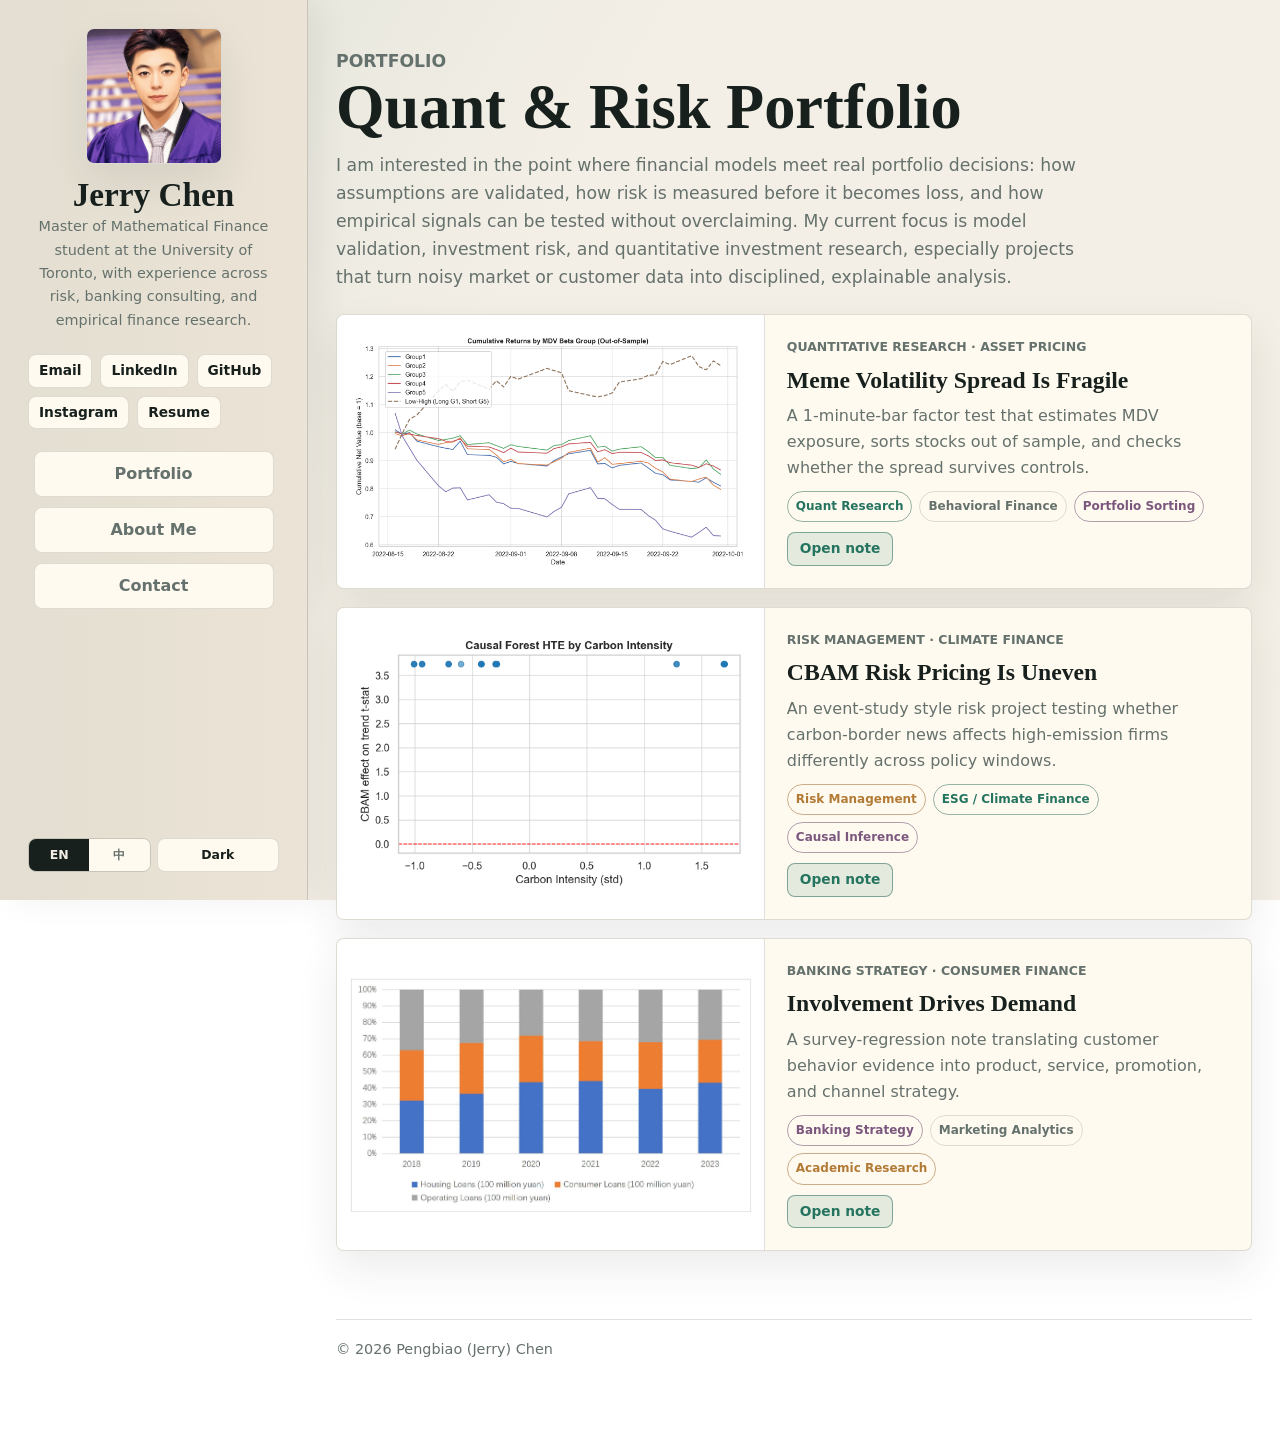
==== index.html @ 39992408 "Publish Jerry Chen portfolio site" ====
<!doctype html>
<html lang="en" data-lang="en" data-theme="light">
  <head>
    <meta charset="utf-8">
    <meta name="viewport" content="width=device-width, initial-scale=1">
    <meta name="description" content="Pengbiao (Jerry) Chen personal portfolio and research notes.">
    <title>Pengbiao (Jerry) Chen</title>
    <link rel="stylesheet" href="assets/css/styles.css?v=left-rail-20260521">
  </head>
  <body>
    <div class="layout">
      <aside class="sidebar">
        <a class="portrait" href="index.html?v=site-20260521" aria-label="Home">
          <picture>
            <source srcset="assets/img/jerry-photo-ai-portrait.png" type="image/png">
            <img src="assets/img/jerry-photo-ai-portrait.png" alt="Pengbiao Jerry Chen">
          </picture>
        </a>
        <div class="identity">
          <h1>Jerry Chen</h1>
          <p>
            <span class="en">Master of Mathematical Finance student at the University of Toronto, with experience across risk, banking consulting, and empirical finance research.</span>
            <span class="zh">多伦多大学数学金融硕士在读，具备风险管理、银行科技咨询和实证金融研究经历。</span>
          </p>
        </div>
        <nav class="sidebar-nav" aria-label="Site navigation">
          <a class="nav-home" href="index.html?v=site-20260521"><span><span class="en">Portfolio</span><span class="zh">作品集</span></span></a>
          <a class="nav-about" href="about.html?v=site-20260521"><span><span class="en">About Me</span><span class="zh">关于我</span></span></a>
          <a class="nav-contact" href="contact.html?v=site-20260521"><span><span class="en">Contact</span><span class="zh">联系</span></span></a>
        </nav>
        <div class="sidebar-links">
          <a class="small-link" href="mailto:Pengbiao.chen@mail.utoronto.ca">Email</a>
          <a class="small-link" href="https://www.linkedin.com/in/pengbiao-c-1286a42b0/" target="_blank" rel="noreferrer">LinkedIn</a>
          <a class="small-link" href="https://github.com/" target="_blank" rel="noreferrer">GitHub</a>
          <a class="small-link" href="https://www.instagram.com/" target="_blank" rel="noreferrer">Instagram</a>
          <a class="small-link" href="assets/docs/Pengbiao_Jerry_Chen_Resume.pdf"><span class="en">Resume</span><span class="zh">简历</span></a>
        </div>
        <div class="controls">
          <div class="segmented" aria-label="Language">
            <button type="button" data-lang-button="en" aria-pressed="true">EN</button>
            <button type="button" data-lang-button="zh" aria-pressed="false">中</button>
          </div>
          <button class="theme-toggle" type="button" data-theme-toggle aria-pressed="false">
            <span data-theme-label>Dark</span>
          </button>
        </div>
      </aside>

      <main class="main">
        <section id="projects" class="page-title compact-title">
          <p class="eyebrow">
            <span class="en">Portfolio</span>
            <span class="zh">作品集</span>
          </p>
          <h2>
            <span class="en">Quant & Risk Portfolio</span>
            <span class="zh">量化与风险项目集</span>
          </h2>
          <p class="home-intro">
            <span class="en">I am interested in the point where financial models meet real portfolio decisions: how assumptions are validated, how risk is measured before it becomes loss, and how empirical signals can be tested without overclaiming. My current focus is model validation, investment risk, and quantitative investment research, especially projects that turn noisy market or customer data into disciplined, explainable analysis.</span>
            <span class="zh">我感兴趣的是金融模型如何真正服务于投资决策：模型假设如何验证，风险如何在形成损失前被识别，实证信号如何在不过度解读的前提下被检验。当前我主要关注模型验证、投资风险和量化投资研究，尤其是如何把噪声很强的市场数据或客户数据转化为有纪律、可解释的分析。</span>
          </p>
        </section>

        <section class="section project-section" aria-label="Projects">
          <div class="project-cover-list">
            <article class="project-cover-card">
              <a class="project-cover-media contain" href="projects/meme-driven-volatility.html?v=site-20260521" aria-label="Open meme volatility project">
                <img src="assets/img/project-meme-cumulative-returns.png" alt="Cumulative returns by MDV exposure group">
              </a>
              <div class="project-cover-body">
                <p class="project-cover-meta">Quantitative Research · Asset Pricing</p>
                <h3>
                  <a href="projects/meme-driven-volatility.html?v=site-20260521">
                    <span class="en">Meme Volatility Spread Is Fragile</span>
                    <span class="zh">Meme 波动率检验呈现脆弱的风险价差</span>
                  </a>
                </h3>
                <p>
                  <span class="en">A 1-minute-bar factor test that estimates MDV exposure, sorts stocks out of sample, and checks whether the spread survives controls.</span>
                  <span class="zh">用 1 分钟行情估计 MDV 暴露，做样本外组合排序，并检验价差在控制变量下是否仍然成立。</span>
                </p>
                <div class="chips">
                  <span class="chip accent">Quant Research</span>
                  <span class="chip">Behavioral Finance</span>
                  <span class="chip plum">Portfolio Sorting</span>
                </div>
                <a class="read-more" href="projects/meme-driven-volatility.html?v=site-20260521"><span class="en">Open note</span><span class="zh">打开笔记</span></a>
              </div>
            </article>

            <article class="project-cover-card">
              <a class="project-cover-media contain" href="projects/carbon-border-premium.html?v=site-20260521" aria-label="Open carbon border project">
                <img src="assets/img/project-carbon-causal-forest.png" alt="Causal forest heterogeneous treatment effects">
              </a>
              <div class="project-cover-body">
                <p class="project-cover-meta">Risk Management · Climate Finance</p>
                <h3>
                  <a href="projects/carbon-border-premium.html?v=site-20260521">
                    <span class="en">CBAM Risk Pricing Is Uneven</span>
                    <span class="zh">CBAM 风险在金属企业中呈现异质定价</span>
                  </a>
                </h3>
                <p>
                  <span class="en">An event-study style risk project testing whether carbon-border news affects high-emission firms differently across policy windows.</span>
                  <span class="zh">用事件研究检验碳边境政策消息是否会在不同窗口中差异化影响高排放企业。</span>
                </p>
                <div class="chips">
                  <span class="chip gold">Risk Management</span>
                  <span class="chip accent">ESG / Climate Finance</span>
                  <span class="chip plum">Causal Inference</span>
                </div>
                <a class="read-more" href="projects/carbon-border-premium.html?v=site-20260521"><span class="en">Open note</span><span class="zh">打开笔记</span></a>
              </div>
            </article>

            <article class="project-cover-card">
              <a class="project-cover-media contain" href="projects/bank-personal-finance-marketing.html?v=site-20260521" aria-label="Open bank marketing project">
                <img src="assets/img/bank-paper-chart-000.jpg" alt="Bank A personal loan product structure by year">
              </a>
              <div class="project-cover-body">
                <p class="project-cover-meta">Banking Strategy · Consumer Finance</p>
                <h3>
                  <a href="projects/bank-personal-finance-marketing.html?v=site-20260521">
                    <span class="en">Involvement Drives Demand</span>
                    <span class="zh">客户涉入度解释银行理财产品需求</span>
                  </a>
                </h3>
                <p>
                  <span class="en">A survey-regression note translating customer behavior evidence into product, service, promotion, and channel strategy.</span>
                  <span class="zh">基于问卷和回归结果，把客户行为证据转化为产品、服务、促销和渠道策略。</span>
                </p>
                <div class="chips">
                  <span class="chip plum">Banking Strategy</span>
                  <span class="chip">Marketing Analytics</span>
                  <span class="chip gold">Academic Research</span>
                </div>
                <a class="read-more" href="projects/bank-personal-finance-marketing.html?v=site-20260521"><span class="en">Open note</span><span class="zh">打开笔记</span></a>
              </div>
            </article>
          </div>
        </section>

        <footer class="footer">© 2026 Pengbiao (Jerry) Chen</footer>
      </main>
    </div>
    <script src="assets/js/main.js"></script>
  </body>
</html>
---- assets/css/styles.css ----
:root {
  color-scheme: light;
  --bg: #f4efe6;
  --panel: #fffaf0;
  --sidebar-bg: #ebe3d6;
  --ink: #17201d;
  --muted: #65716c;
  --line: rgba(23, 32, 29, 0.14);
  --grid-line: rgba(31, 111, 91, 0.1);
  --accent: #25745f;
  --accent-2: #b27a35;
  --accent-3: #7b577e;
  --wash-a: rgba(37, 116, 95, 0.1);
  --wash-b: rgba(178, 122, 53, 0.12);
  --shadow: 0 18px 42px rgba(35, 40, 37, 0.09);
  --sidebar: 308px;
}

:root[data-theme="dark"] {
  color-scheme: dark;
  --bg: #19211d;
  --panel: #202822;
  --sidebar-bg: #141b18;
  --ink: #f5efe4;
  --muted: #c0c8c2;
  --line: rgba(245, 239, 228, 0.16);
  --grid-line: rgba(103, 197, 166, 0.14);
  --accent: #76d1ad;
  --accent-2: #e0bf74;
  --accent-3: #d6a2d8;
  --wash-a: rgba(118, 209, 173, 0.12);
  --wash-b: rgba(224, 191, 116, 0.1);
  --shadow: 0 18px 42px rgba(0, 0, 0, 0.28);
}

* {
  box-sizing: border-box;
}

html {
  scroll-behavior: smooth;
  overflow-x: hidden;
}

body {
  margin: 0;
  overflow-x: hidden;
  background:
    linear-gradient(120deg, var(--wash-a) 0%, transparent 38%),
    linear-gradient(180deg, var(--bg) 0%, color-mix(in srgb, var(--bg) 84%, var(--wash-b) 16%) 100%);
  background-size: auto;
  background-attachment: fixed;
  color: var(--ink);
  font-family: Inter, ui-sans-serif, system-ui, -apple-system, BlinkMacSystemFont, "Segoe UI", sans-serif;
  line-height: 1.62;
}

[data-lang="en"] .zh,
[data-lang="zh"] .en {
  display: none !important;
}

a {
  color: inherit;
  text-decoration: none;
}

img {
  display: block;
  max-width: 100%;
}

.layout {
  min-height: 100vh;
  padding-left: var(--sidebar);
}

.sidebar {
  position: fixed;
  top: 0;
  left: 0;
  bottom: 0;
  z-index: 20;
  display: flex;
  flex-direction: column;
  gap: 14px;
  width: var(--sidebar);
  height: 100vh;
  min-height: 100vh;
  border-right: 1px solid var(--line);
  border-bottom: 0;
  background:
    linear-gradient(90deg, color-mix(in srgb, var(--sidebar-bg) 96%, var(--accent) 4%), var(--sidebar-bg)),
    var(--sidebar-bg);
  padding: 28px;
  overflow-x: hidden;
  overflow-y: auto;
  box-shadow: 12px 0 32px rgba(0, 0, 0, 0.06);
  backdrop-filter: blur(14px);
}

.portrait {
  order: 1;
  align-self: center;
  overflow: hidden;
  width: 136px;
  aspect-ratio: 1;
  border: 1px solid var(--line);
  border-radius: 8px;
  background: var(--panel);
  box-shadow: var(--shadow);
}

.portrait img {
  width: 100%;
  height: 100%;
  object-fit: cover;
  object-position: center 62%;
}

.identity {
  order: 2;
  align-self: stretch;
  text-align: center;
}

.identity h1 {
  margin: 0 0 4px;
  font-family: Georgia, "Times New Roman", serif;
  font-size: clamp(1.8rem, 2.6vw, 2.35rem);
  line-height: 1;
  letter-spacing: 0;
}

.identity p,
.post-meta,
.muted,
.timeline p,
.education-card p,
.article-body p,
.article-body li,
.caption {
  color: var(--muted);
}

.identity p {
  margin: 0 auto;
  max-width: 240px;
  font-size: 0.9rem;
}

.sidebar-nav {
  order: 4;
  display: grid;
  gap: 10px;
  justify-items: center;
  margin-top: 8px;
  padding: 0;
}

.sidebar-nav a {
  display: grid;
  grid-template-columns: minmax(0, 1fr);
  gap: 10px;
  width: min(240px, 100%);
  min-height: 40px;
  align-items: center;
  justify-items: center;
  border: 1px solid var(--line);
  border-radius: 8px;
  background: var(--panel);
  padding: 9px 12px;
  color: var(--muted);
  font-weight: 800;
}

.sidebar-nav a:hover {
  border-color: var(--accent);
  color: var(--ink);
}

.sidebar-links {
  order: 3;
  display: flex;
  flex-wrap: wrap;
  gap: 8px;
  align-self: start;
  justify-content: flex-start;
  margin-top: 8px;
}

.small-link,
button,
.button {
  border: 1px solid var(--line);
  border-radius: 8px;
  background: var(--panel);
  color: var(--ink);
  cursor: pointer;
  font: inherit;
  font-weight: 800;
  line-height: 1;
}

.small-link {
  padding: 9px 10px;
  font-size: 0.86rem;
}

.small-link:hover,
button:hover,
.button:hover {
  border-color: var(--accent);
}

.controls {
  order: 5;
  display: grid;
  grid-template-columns: 1fr 1fr;
  gap: 6px;
  align-self: start;
  width: 100%;
  margin-top: auto;
  padding-top: 18px;
}

.segmented {
  display: flex;
  border: 1px solid var(--line);
  border-radius: 8px;
  overflow: hidden;
}

.segmented button {
  flex: 1;
  border: 0;
  border-radius: 0;
  padding: 7px 8px;
  color: var(--muted);
  font-size: 0.78rem;
}

.segmented button.is-active {
  background: var(--ink);
  color: var(--bg);
}

.theme-toggle {
  min-height: 34px;
  font-size: 0.78rem;
}

.main {
  width: min(920px, calc(100% - 56px));
  margin: 0 auto;
  padding: 34px 0 72px;
}

.page-title {
  max-width: 780px;
  margin-bottom: 24px;
}

.compact-title {
  margin-bottom: 14px;
}

.eyebrow,
.section-kicker,
.post-meta {
  margin: 0 0 10px;
  color: var(--muted);
  font-size: 0.8rem;
  font-weight: 900;
  letter-spacing: 0;
  text-transform: uppercase;
}

.page-title h2 {
  margin: 0;
  font-family: Georgia, "Times New Roman", serif;
  font-size: clamp(2.35rem, 5vw, 3.9rem);
  line-height: 1;
  letter-spacing: 0;
}

.article-header h2 {
  margin: 0;
  font-family: Georgia, "Times New Roman", serif;
  font-size: clamp(2rem, 4.2vw, 3.25rem);
  line-height: 1.02;
  letter-spacing: 0;
}

.page-title p,
.article-header p {
  margin: 14px 0 0;
  color: var(--muted);
  font-size: 1.08rem;
}

.section {
  padding: 24px 0;
}

.project-section {
  padding-top: 8px;
}

.section h2 {
  margin: 0 0 16px;
  font-family: Georgia, "Times New Roman", serif;
  font-size: clamp(2rem, 4vw, 3.2rem);
  line-height: 1;
}

.directory-grid {
  display: grid;
  gap: 34px;
}

.directory-group {
  display: grid;
  gap: 12px;
}

.directory-list {
  display: grid;
  gap: 10px;
}

.directory-item {
  display: grid;
  grid-template-columns: minmax(130px, 180px) minmax(0, 1fr);
  gap: 18px;
  align-items: start;
  border: 1px solid var(--line);
  border-radius: 8px;
  background: var(--panel);
  padding: 16px 18px;
  box-shadow: var(--shadow);
}

.directory-date {
  margin: 2px 0 0;
  color: var(--accent);
  font-size: 0.9rem;
  font-weight: 900;
}

.directory-item h3,
.life-card h3 {
  margin: 0 0 4px;
  font-family: Georgia, "Times New Roman", serif;
  line-height: 1.08;
}

.directory-item p,
.life-card p {
  margin: 0;
  color: var(--muted);
}

.directory-item .directory-date {
  color: var(--accent);
}

.life-grid {
  display: grid;
  grid-template-columns: 1fr;
  gap: 16px;
}

.life-card {
  display: grid;
  grid-template-columns: minmax(0, 1.05fr) minmax(170px, 0.8fr);
  min-height: 220px;
  overflow: hidden;
  border: 1px solid var(--line);
  border-radius: 8px;
  background: var(--panel);
  box-shadow: var(--shadow);
}

.life-copy {
  align-self: center;
  padding: 22px;
}

.life-visual {
  position: relative;
  display: grid;
  min-height: 220px;
  align-content: center;
  gap: 12px;
  overflow: hidden;
  border-left: 1px solid var(--line);
  padding: 18px;
  background: color-mix(in srgb, var(--panel) 78%, var(--sidebar-bg) 22%);
}

.life-visual::before {
  content: "";
  position: absolute;
  inset: 0;
  background-image:
    linear-gradient(var(--grid-line) 1px, transparent 1px),
    linear-gradient(90deg, var(--grid-line) 1px, transparent 1px);
  background-size: 28px 28px;
  opacity: 0.55;
}

.life-visual > * {
  position: relative;
  z-index: 1;
}

.cat-visual {
  grid-template-columns: 1fr;
  grid-template-rows: 1fr 1fr;
  align-content: stretch;
  align-items: stretch;
  gap: 10px;
  background:
    radial-gradient(circle at 35% 30%, color-mix(in srgb, var(--accent-2) 34%, transparent), transparent 30%),
    radial-gradient(circle at 70% 70%, color-mix(in srgb, var(--accent-3) 28%, transparent), transparent 32%),
    color-mix(in srgb, var(--panel) 78%, var(--sidebar-bg) 22%);
}

.cat-photo {
  display: grid;
  grid-template-rows: 1fr auto;
  min-width: 0;
  overflow: hidden;
  border: 1px solid var(--line);
  border-radius: 8px;
  background: var(--panel);
}

.cat-photo img {
  width: 100%;
  height: 100%;
  min-height: 120px;
  object-fit: cover;
}

.cat-photo:first-child img {
  object-position: center 42%;
}

.cat-photo:nth-child(2) img {
  object-position: center 48%;
}

.cat-photo figcaption {
  border-top: 1px solid var(--line);
  color: var(--muted);
  font-size: 0.72rem;
  font-weight: 900;
  padding: 7px 8px;
  text-align: center;
  text-transform: uppercase;
}

.city-visual {
  align-content: center;
}

.city-visual span,
.game-tags span {
  display: inline-flex;
  width: fit-content;
  border: 1px solid var(--line);
  border-radius: 999px;
  background: color-mix(in srgb, var(--panel) 78%, var(--accent) 10%);
  color: var(--muted);
  padding: 5px 8px;
  font-size: 0.74rem;
  font-weight: 900;
}

.city-visual span:nth-child(even) {
  justify-self: end;
}

.basketball-visual {
  background:
    linear-gradient(135deg, color-mix(in srgb, #ce1141 24%, transparent), transparent 45%),
    linear-gradient(315deg, color-mix(in srgb, #000 16%, transparent), transparent 50%),
    color-mix(in srgb, var(--panel) 76%, var(--sidebar-bg) 24%);
}

.scoreboard {
  display: grid;
  gap: 2px;
  border: 1px solid color-mix(in srgb, #ce1141 52%, var(--line));
  border-radius: 8px;
  background: color-mix(in srgb, var(--panel) 86%, #ce1141 14%);
  color: var(--ink);
  padding: 14px;
  width: min(150px, 100%);
  box-shadow: 6px 6px 0 color-mix(in srgb, var(--ink) 12%, transparent);
}

.scoreboard span,
.scoreboard small,
.book-card span {
  color: var(--muted);
  font-size: 0.72rem;
  font-weight: 900;
  letter-spacing: 0;
  text-transform: uppercase;
}

.scoreboard strong {
  font-family: Georgia, "Times New Roman", serif;
  font-size: 2.4rem;
  line-height: 1;
}

.game-tags {
  display: flex;
  flex-wrap: wrap;
  gap: 6px;
}

.scifi-visual {
  place-items: center;
  background:
    radial-gradient(circle at 50% 42%, color-mix(in srgb, var(--accent-3) 28%, transparent), transparent 24%),
    color-mix(in srgb, var(--panel) 76%, var(--sidebar-bg) 24%);
}

.orbit {
  position: absolute;
  width: 138px;
  height: 64px;
  border: 1px solid color-mix(in srgb, var(--accent) 46%, transparent);
  border-radius: 999px;
}

.orbit-a {
  transform: rotate(18deg);
}

.orbit-b {
  transform: rotate(78deg);
}

.orbit-c {
  transform: rotate(138deg);
}

.book-card {
  display: grid;
  gap: 6px;
  border: 1px solid var(--line);
  border-radius: 8px;
  background: color-mix(in srgb, var(--panel) 88%, var(--accent-3) 12%);
  padding: 14px;
  text-align: center;
  box-shadow: var(--shadow);
}

.book-card strong {
  font-family: Georgia, "Times New Roman", serif;
  line-height: 1.05;
}

.life-card .section-kicker {
  margin-bottom: 12px;
}

.home-intro {
  max-width: 760px;
  margin-bottom: 12px;
}

.project-cover-list {
  display: grid;
  gap: 18px;
}

.project-cover-card {
  display: grid;
  grid-template-columns: minmax(240px, 0.88fr) minmax(0, 1fr);
  gap: 0;
  overflow: hidden;
  border: 1px solid var(--line);
  border-radius: 8px;
  background: var(--panel);
  box-shadow: var(--shadow);
}

.project-cover-media {
  min-height: 245px;
  border-right: 1px solid var(--line);
  background: #fff;
}

.project-cover-media img {
  width: 100%;
  height: 100%;
  object-fit: cover;
}

.project-cover-media.contain img {
  object-fit: contain;
  padding: 12px;
}

.project-cover-body {
  display: grid;
  align-content: center;
  gap: 10px;
  padding: 22px;
}

.project-cover-body h3 {
  margin: 0;
  font-family: Georgia, "Times New Roman", serif;
  font-size: clamp(1.12rem, 1.85vw, 1.55rem);
  line-height: 1.08;
}

.project-cover-body p {
  margin: 0;
  color: var(--muted);
}

.project-cover-meta {
  color: var(--accent);
  font-size: 0.78rem;
  font-weight: 900;
  text-transform: uppercase;
}

.post-list {
  display: grid;
  gap: 18px;
}

.project-note-list {
  display: grid;
  gap: 0;
}

.project-note {
  border-top: 1px solid var(--line);
  padding: 28px 0;
}

.project-note:last-child {
  border-bottom: 1px solid var(--line);
}

.project-note h3 {
  margin: 0 0 10px;
  font-family: Georgia, "Times New Roman", serif;
  font-size: clamp(1.7rem, 3.4vw, 2.45rem);
  line-height: 1.05;
}

.project-note p {
  margin: 0 0 12px;
  color: var(--muted);
}

.post-card {
  display: grid;
  grid-template-columns: 220px minmax(0, 1fr);
  gap: 22px;
  align-items: stretch;
  border: 1px solid var(--line);
  border-radius: 8px;
  background: var(--panel);
  box-shadow: var(--shadow);
  overflow: hidden;
}

.post-thumb {
  min-height: 190px;
  border-right: 1px solid var(--line);
  background: color-mix(in srgb, var(--accent) 10%, var(--panel));
}

.post-thumb img {
  width: 100%;
  height: 100%;
  object-fit: cover;
}

.post-thumb.contain img {
  object-fit: contain;
  padding: 12px;
  background: #fff;
}

.paper-thumb {
  display: grid;
  min-height: 190px;
  place-items: center;
  padding: 18px;
  background:
    linear-gradient(135deg, color-mix(in srgb, var(--accent-3) 18%, transparent), transparent 55%),
    var(--panel);
}

.paper-cover {
  border: 1px solid var(--line);
  background: var(--bg);
  padding: 18px;
  font-family: Georgia, "Times New Roman", serif;
  font-size: 1rem;
  line-height: 1.12;
  box-shadow: 7px 7px 0 color-mix(in srgb, var(--ink) 12%, transparent);
}

.post-body {
  display: grid;
  gap: 12px;
  padding: 22px 22px 22px 0;
}

.post-body h3 {
  margin: 0;
  font-family: Georgia, "Times New Roman", serif;
  font-size: clamp(1.55rem, 3vw, 2.25rem);
  line-height: 1.05;
}

.post-body p {
  margin: 0;
  color: var(--muted);
}

.chips {
  display: flex;
  flex-wrap: wrap;
  gap: 7px;
}

.chip {
  border: 1px solid var(--line);
  border-radius: 999px;
  color: var(--muted);
  padding: 5px 8px;
  font-size: 0.75rem;
  font-weight: 900;
}

.chip.accent {
  border-color: color-mix(in srgb, var(--accent) 40%, var(--line));
  color: var(--accent);
}

.chip.gold {
  border-color: color-mix(in srgb, var(--accent-2) 45%, var(--line));
  color: var(--accent-2);
}

.chip.plum {
  border-color: color-mix(in srgb, var(--accent-3) 45%, var(--line));
  color: var(--accent-3);
}

.read-more {
  display: inline-flex;
  width: fit-content;
  align-items: center;
  justify-content: center;
  border: 1px solid color-mix(in srgb, var(--accent) 45%, var(--line));
  border-radius: 8px;
  background: color-mix(in srgb, var(--accent) 12%, var(--panel));
  color: var(--accent);
  padding: 9px 12px;
  font-size: 0.86rem;
  font-weight: 900;
  line-height: 1;
}

.read-more:hover {
  border-color: var(--accent);
  background: color-mix(in srgb, var(--accent) 18%, var(--panel));
}

.contact-grid {
  display: grid;
  gap: 12px;
}

.contact-card {
  display: grid;
  gap: 4px;
  border: 1px solid var(--line);
  border-radius: 8px;
  background: var(--panel);
  padding: 18px;
  box-shadow: var(--shadow);
}

.contact-card span {
  color: var(--muted);
  font-size: 0.82rem;
  font-weight: 900;
  text-transform: uppercase;
}

.contact-card strong {
  overflow-wrap: anywhere;
  color: var(--ink);
  font-family: Georgia, "Times New Roman", serif;
  font-size: 1.25rem;
  line-height: 1.1;
}

.contact-links {
  display: flex;
  flex-wrap: wrap;
  gap: 10px;
}

.timeline,
.education-grid,
.skill-grid {
  display: grid;
  gap: 12px;
}

.timeline-item,
.education-card,
.skill-card {
  border: 1px solid var(--line);
  border-radius: 8px;
  background: var(--panel);
  padding: 18px;
  box-shadow: var(--shadow);
}

.timeline-item h3,
.education-card h3,
.skill-card h3 {
  margin: 0 0 6px;
  font-family: Georgia, "Times New Roman", serif;
  line-height: 1.1;
}

.timeline-item ul,
.article-body ul {
  margin: 10px 0 0;
  padding-left: 20px;
}

.article-header {
  display: grid;
  gap: 18px;
  margin-bottom: 28px;
}

.article-hero {
  overflow: hidden;
  border-radius: 8px;
  background: transparent;
}

.article-hero img {
  width: 100%;
  max-height: 430px;
  object-fit: cover;
}

.article-hero.contain img {
  object-fit: contain;
  padding: 14px;
  background: #fff;
}

.article-body {
  display: block;
  font-size: 1.02rem;
}

.article-toc {
  display: flex;
  flex-wrap: wrap;
  gap: 10px 18px;
  border-top: 1px solid var(--line);
  border-bottom: 1px solid var(--line);
  margin: 8px 0 22px;
  padding: 14px 0;
  color: var(--muted);
  font-size: 0.92rem;
  font-weight: 850;
}

.article-toc a {
  color: var(--accent);
}

.article-section {
  border-top: 1px solid var(--line);
  padding: 30px 0;
}

.article-section h2 {
  margin: 0 0 12px;
  font-family: Georgia, "Times New Roman", serif;
  font-size: clamp(1.75rem, 3.5vw, 2.45rem);
  line-height: 1.05;
}

.article-section h3 {
  margin: 22px 0 6px;
  font-family: Georgia, "Times New Roman", serif;
  font-size: 1.22rem;
  line-height: 1.12;
}

.article-section p,
.article-section ul,
.article-section ol {
  margin: 0 0 14px;
}

.article-section ul,
.article-section ol {
  padding-left: 22px;
}

.formula,
.code-line {
  overflow-x: auto;
  max-width: 100%;
  border-left: 3px solid var(--accent);
  background: color-mix(in srgb, var(--panel) 74%, var(--accent) 7%);
  margin: 16px 0;
  padding: 12px 14px;
  color: var(--ink);
  font-family: Georgia, "Times New Roman", serif;
  font-size: 1rem;
  white-space: normal;
}

.code-line {
  font-family: "SFMono-Regular", Consolas, "Liberation Mono", monospace;
  font-size: 0.9rem;
}

.article-table {
  display: block;
  overflow-x: auto;
  width: 100%;
  max-width: 100%;
  border-collapse: collapse;
  margin: 16px 0 22px;
  font-size: 0.92rem;
}

.article-table th,
.article-table td {
  border-bottom: 1px solid var(--line);
  padding: 9px 8px;
  text-align: left;
  vertical-align: top;
}

.article-table th {
  color: var(--ink);
  font-size: 0.78rem;
  font-weight: 900;
  text-transform: uppercase;
}

.article-table td {
  color: var(--muted);
  overflow-wrap: anywhere;
}

.metric-line {
  display: grid;
  grid-template-columns: minmax(120px, 0.4fr) minmax(0, 1fr);
  gap: 16px;
  border-bottom: 1px solid var(--line);
  padding: 10px 0;
}

.metric-line strong {
  color: var(--accent);
}

.figure-grid {
  display: grid;
  grid-template-columns: repeat(2, minmax(0, 1fr));
  gap: 18px;
  margin: 18px 0;
}

figure {
  margin: 0;
  overflow: hidden;
  border: 0;
  border-radius: 0;
  background: transparent;
}

figure img {
  width: 100%;
  aspect-ratio: 16 / 10;
  object-fit: contain;
  background: #fff;
}

figcaption {
  border-top: 0;
  color: var(--muted);
  font-size: 0.86rem;
  padding: 10px 0 0;
}

.footer {
  margin-top: 44px;
  border-top: 1px solid var(--line);
  color: var(--muted);
  padding-top: 18px;
  font-size: 0.9rem;
}

@media (max-width: 1060px) {
  .project-cover-card {
    grid-template-columns: 1fr;
  }

  .project-cover-media {
    min-height: 230px;
    border-right: 0;
    border-bottom: 1px solid var(--line);
  }

  .project-cover-body {
    align-content: start;
  }
}

@media (max-width: 720px) {
  .layout {
    padding-left: 0;
  }

  .sidebar {
    position: relative;
    display: flex;
    flex-direction: column;
    width: 100%;
    height: auto;
    min-height: 0;
    border-right: 0;
    border-bottom: 1px solid var(--line);
    padding: 18px 24px;
  }

  .controls {
    width: min(260px, 100%);
    margin-top: 12px;
  }

  .main {
    width: min(100% - 64px, 920px);
    padding-top: 34px;
  }

  .post-card {
    grid-template-columns: 1fr;
  }

  .project-cover-card {
    grid-template-columns: 1fr;
  }

  .post-thumb {
    border-right: 0;
    border-bottom: 1px solid var(--line);
  }

  .project-cover-media {
    border-right: 0;
    border-bottom: 1px solid var(--line);
  }

  .life-card {
    grid-template-columns: 1fr;
  }

  .life-visual {
    min-height: 170px;
    border-left: 0;
    border-top: 1px solid var(--line);
  }

  .post-body {
    padding: 18px;
  }
}

@media (max-width: 620px) {
  .sidebar {
    padding: 16px;
  }

  .portrait {
    width: 96px;
  }

  .main {
    width: min(100% - 32px, 920px);
  }

  .identity h1 {
    font-size: 1.7rem;
  }

  .page-title h2,
  .article-header h2 {
    font-size: clamp(1.9rem, 9vw, 2.65rem);
  }

  .figure-grid {
    grid-template-columns: 1fr;
  }

  .directory-item,
  .life-grid {
    grid-template-columns: 1fr;
  }
}
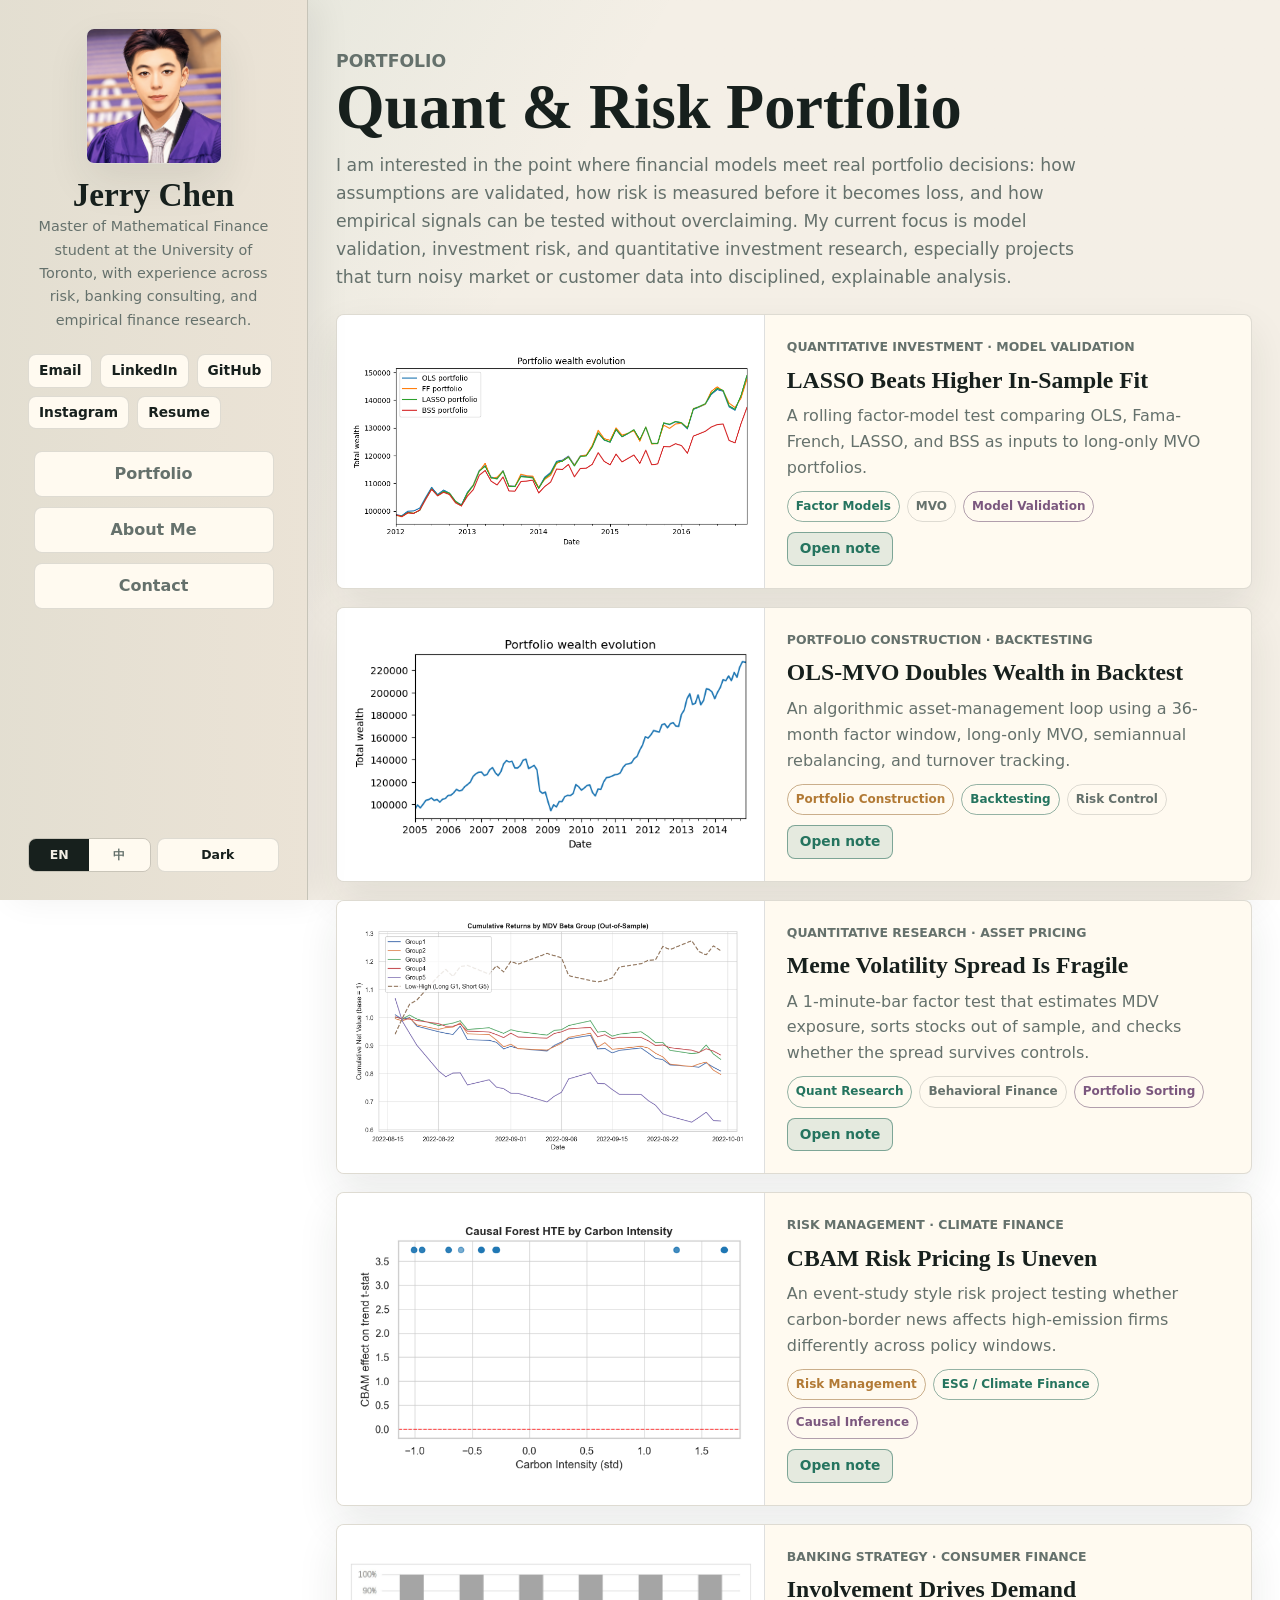
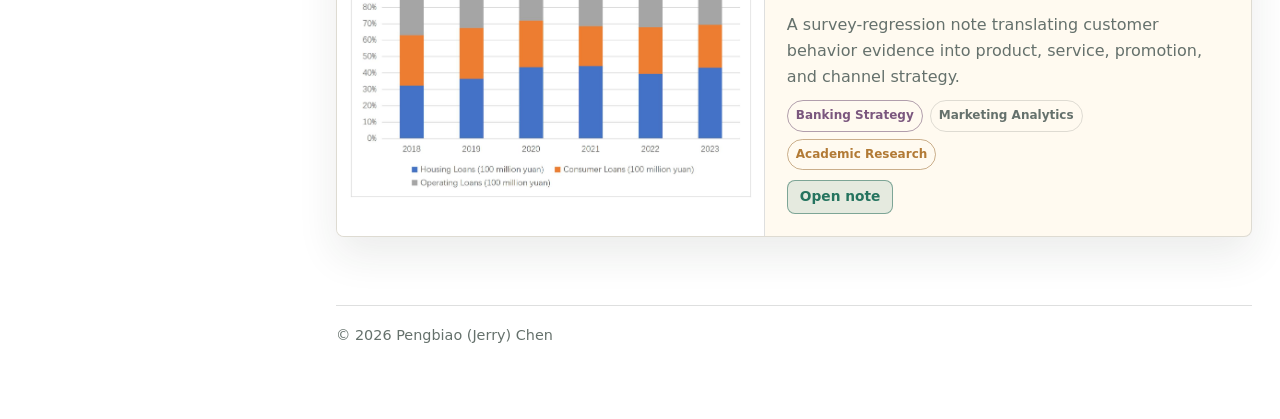
==== commit 7e6f6729: "Add new portfolio projects" ====
--- a/index.html
+++ b/index.html
@@ -64,6 +64,56 @@
 
         <section class="section project-section" aria-label="Projects">
           <div class="project-cover-list">
+            <article class="project-cover-card">
+              <a class="project-cover-media contain" href="projects/factor-model-mvo.html?v=site-20260524" aria-label="Open factor model MVO project">
+                <img src="assets/img/project-factor-mvo-wealth.png" alt="Portfolio wealth evolution for factor-model MVO portfolios">
+              </a>
+              <div class="project-cover-body">
+                <p class="project-cover-meta">Quantitative Investment · Model Validation</p>
+                <h3>
+                  <a href="projects/factor-model-mvo.html?v=site-20260524">
+                    <span class="en">LASSO Beats Higher In-Sample Fit</span>
+                    <span class="zh">LASSO 在样本外击败更高拟合模型</span>
+                  </a>
+                </h3>
+                <p>
+                  <span class="en">A rolling factor-model test comparing OLS, Fama-French, LASSO, and BSS as inputs to long-only MVO portfolios.</span>
+                  <span class="zh">用滚动窗口比较 OLS、Fama-French、LASSO 和 BSS 作为 long-only MVO 投资组合输入时的样本外表现。</span>
+                </p>
+                <div class="chips">
+                  <span class="chip accent">Factor Models</span>
+                  <span class="chip">MVO</span>
+                  <span class="chip plum">Model Validation</span>
+                </div>
+                <a class="read-more" href="projects/factor-model-mvo.html?v=site-20260524"><span class="en">Open note</span><span class="zh">打开笔记</span></a>
+              </div>
+            </article>
+
+            <article class="project-cover-card">
+              <a class="project-cover-media contain" href="projects/algorithmic-asset-management.html?v=site-20260524" aria-label="Open algorithmic asset management project">
+                <img src="assets/img/project-algo-mvo-wealth.png" alt="Backtested portfolio wealth evolution">
+              </a>
+              <div class="project-cover-body">
+                <p class="project-cover-meta">Portfolio Construction · Backtesting</p>
+                <h3>
+                  <a href="projects/algorithmic-asset-management.html?v=site-20260524">
+                    <span class="en">OLS-MVO Doubles Wealth in Backtest</span>
+                    <span class="zh">OLS-MVO 回测中将组合价值翻倍</span>
+                  </a>
+                </h3>
+                <p>
+                  <span class="en">An algorithmic asset-management loop using a 36-month factor window, long-only MVO, semiannual rebalancing, and turnover tracking.</span>
+                  <span class="zh">一个算法资产管理回测框架：36 个月因子估计窗口、long-only MVO、半年再平衡，并跟踪换手率。</span>
+                </p>
+                <div class="chips">
+                  <span class="chip gold">Portfolio Construction</span>
+                  <span class="chip accent">Backtesting</span>
+                  <span class="chip">Risk Control</span>
+                </div>
+                <a class="read-more" href="projects/algorithmic-asset-management.html?v=site-20260524"><span class="en">Open note</span><span class="zh">打开笔记</span></a>
+              </div>
+            </article>
+
             <article class="project-cover-card">
               <a class="project-cover-media contain" href="projects/meme-driven-volatility.html?v=site-20260521" aria-label="Open meme volatility project">
                 <img src="assets/img/project-meme-cumulative-returns.png" alt="Cumulative returns by MDV exposure group">
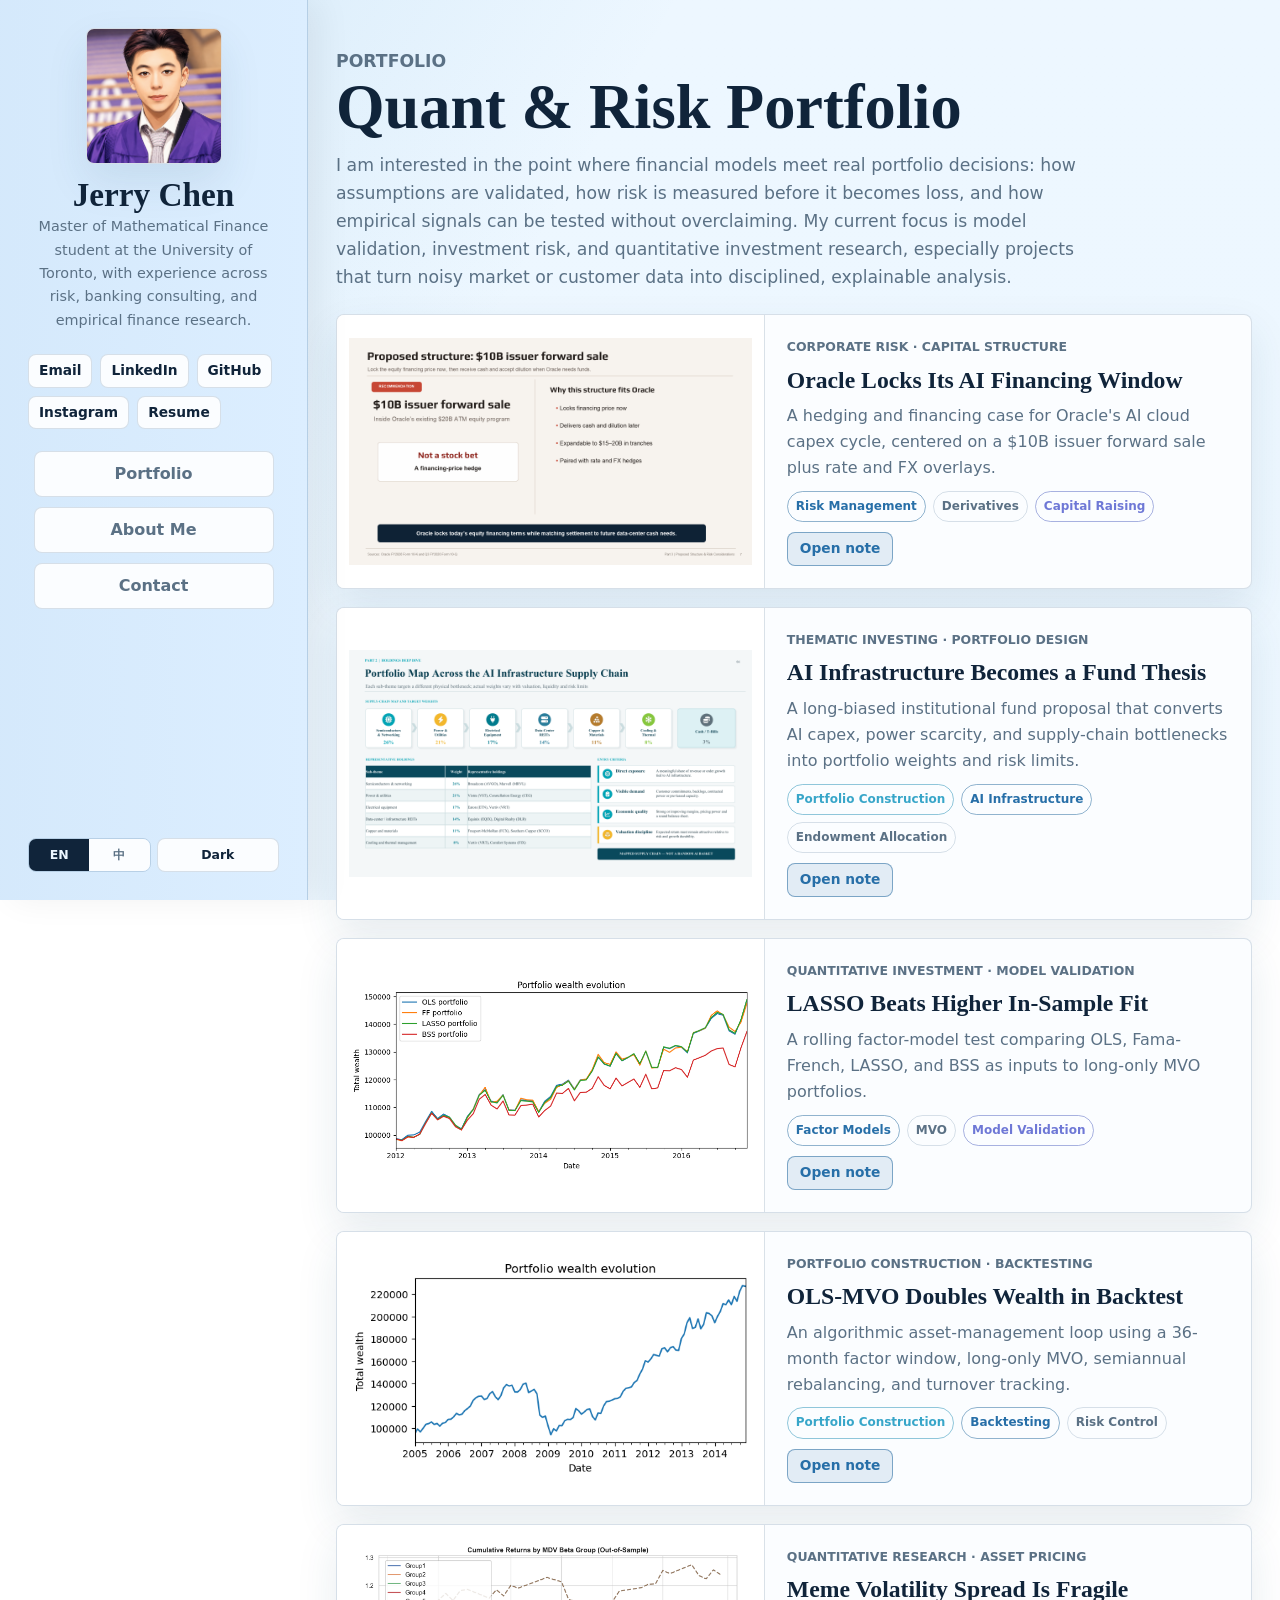
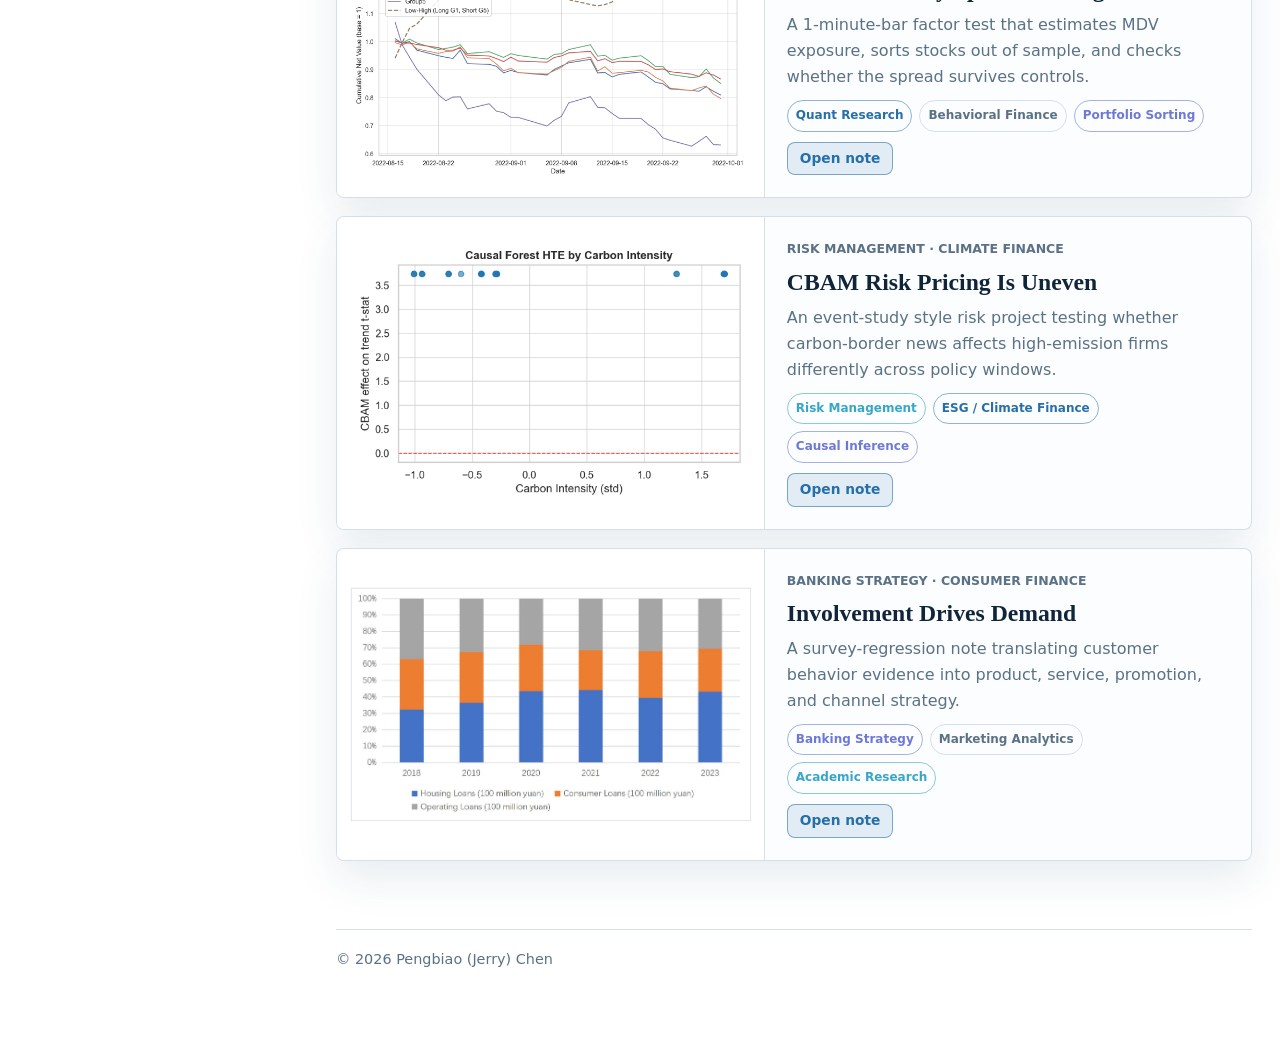
==== commit dd2d47a4: "Add Oracle and AI infrastructure projects" ====
--- a/index.html
+++ b/index.html
@@ -5,7 +5,7 @@
     <meta name="viewport" content="width=device-width, initial-scale=1">
     <meta name="description" content="Pengbiao (Jerry) Chen personal portfolio and research notes.">
     <title>Pengbiao (Jerry) Chen</title>
-    <link rel="stylesheet" href="assets/css/styles.css?v=left-rail-20260521">
+    <link rel="stylesheet" href="assets/css/styles.css?v=blue-20260711">
   </head>
   <body>
     <div class="layout">
@@ -65,6 +65,56 @@
         <section class="section project-section" aria-label="Projects">
           <div class="project-cover-list">
             <article class="project-cover-card">
+              <a class="project-cover-media contain" href="projects/oracle-issuer-forward.html?v=site-20260711" aria-label="Open Oracle issuer forward project">
+                <img src="assets/img/project-oracle-forward-sale.png" alt="Oracle issuer forward sale recommendation slide">
+              </a>
+              <div class="project-cover-body">
+                <p class="project-cover-meta">Corporate Risk · Capital Structure</p>
+                <h3>
+                  <a href="projects/oracle-issuer-forward.html?v=site-20260711">
+                    <span class="en">Oracle Locks Its AI Financing Window</span>
+                    <span class="zh">Oracle 锁定 AI 基建融资窗口</span>
+                  </a>
+                </h3>
+                <p>
+                  <span class="en">A hedging and financing case for Oracle's AI cloud capex cycle, centered on a $10B issuer forward sale plus rate and FX overlays.</span>
+                  <span class="zh">围绕 Oracle AI cloud capex 周期的融资与对冲方案：核心是 $10B issuer forward sale，并配套利率和外汇 overlay。</span>
+                </p>
+                <div class="chips">
+                  <span class="chip accent">Risk Management</span>
+                  <span class="chip">Derivatives</span>
+                  <span class="chip plum">Capital Raising</span>
+                </div>
+                <a class="read-more" href="projects/oracle-issuer-forward.html?v=site-20260711"><span class="en">Open note</span><span class="zh">打开笔记</span></a>
+              </div>
+            </article>
+
+            <article class="project-cover-card">
+              <a class="project-cover-media contain" href="projects/ai-infrastructure-fund.html?v=site-20260711" aria-label="Open AI infrastructure fund project">
+                <img src="assets/img/project-ai-infra-portfolio-map.png" alt="AI infrastructure supply-chain portfolio map">
+              </a>
+              <div class="project-cover-body">
+                <p class="project-cover-meta">Thematic Investing · Portfolio Design</p>
+                <h3>
+                  <a href="projects/ai-infrastructure-fund.html?v=site-20260711">
+                    <span class="en">AI Infrastructure Becomes a Fund Thesis</span>
+                    <span class="zh">把 AI 基建瓶颈转化为基金组合 thesis</span>
+                  </a>
+                </h3>
+                <p>
+                  <span class="en">A long-biased institutional fund proposal that converts AI capex, power scarcity, and supply-chain bottlenecks into portfolio weights and risk limits.</span>
+                  <span class="zh">一个 long-biased 机构基金方案，把 AI capex、电力稀缺和供应链瓶颈转化为组合权重、风险预算和 endowment 配置建议。</span>
+                </p>
+                <div class="chips">
+                  <span class="chip gold">Portfolio Construction</span>
+                  <span class="chip accent">AI Infrastructure</span>
+                  <span class="chip">Endowment Allocation</span>
+                </div>
+                <a class="read-more" href="projects/ai-infrastructure-fund.html?v=site-20260711"><span class="en">Open note</span><span class="zh">打开笔记</span></a>
+              </div>
+            </article>
+
+            <article class="project-cover-card">
               <a class="project-cover-media contain" href="projects/factor-model-mvo.html?v=site-20260524" aria-label="Open factor model MVO project">
                 <img src="assets/img/project-factor-mvo-wealth.png" alt="Portfolio wealth evolution for factor-model MVO portfolios">
               </a>
--- a/assets/css/styles.css
+++ b/assets/css/styles.css
@@ -1,36 +1,36 @@
 :root {
   color-scheme: light;
-  --bg: #f4efe6;
-  --panel: #fffaf0;
-  --sidebar-bg: #ebe3d6;
-  --ink: #17201d;
-  --muted: #65716c;
-  --line: rgba(23, 32, 29, 0.14);
-  --grid-line: rgba(31, 111, 91, 0.1);
-  --accent: #25745f;
-  --accent-2: #b27a35;
-  --accent-3: #7b577e;
-  --wash-a: rgba(37, 116, 95, 0.1);
-  --wash-b: rgba(178, 122, 53, 0.12);
-  --shadow: 0 18px 42px rgba(35, 40, 37, 0.09);
+  --bg: #edf7ff;
+  --panel: #fbfdff;
+  --sidebar-bg: #dceeff;
+  --ink: #10243a;
+  --muted: #5b7185;
+  --line: rgba(24, 73, 111, 0.16);
+  --grid-line: rgba(50, 126, 184, 0.1);
+  --accent: #276fa8;
+  --accent-2: #38a6c9;
+  --accent-3: #6e78d6;
+  --wash-a: rgba(67, 154, 214, 0.15);
+  --wash-b: rgba(184, 222, 248, 0.28);
+  --shadow: 0 18px 42px rgba(28, 74, 108, 0.1);
   --sidebar: 308px;
 }
 
 :root[data-theme="dark"] {
   color-scheme: dark;
-  --bg: #19211d;
-  --panel: #202822;
-  --sidebar-bg: #141b18;
-  --ink: #f5efe4;
-  --muted: #c0c8c2;
-  --line: rgba(245, 239, 228, 0.16);
-  --grid-line: rgba(103, 197, 166, 0.14);
-  --accent: #76d1ad;
-  --accent-2: #e0bf74;
-  --accent-3: #d6a2d8;
-  --wash-a: rgba(118, 209, 173, 0.12);
-  --wash-b: rgba(224, 191, 116, 0.1);
-  --shadow: 0 18px 42px rgba(0, 0, 0, 0.28);
+  --bg: #101c2a;
+  --panel: #17283a;
+  --sidebar-bg: #0d1724;
+  --ink: #eef7ff;
+  --muted: #bdd1e2;
+  --line: rgba(211, 232, 248, 0.16);
+  --grid-line: rgba(120, 198, 255, 0.12);
+  --accent: #80cfff;
+  --accent-2: #64d6e6;
+  --accent-3: #b7b9ff;
+  --wash-a: rgba(128, 207, 255, 0.13);
+  --wash-b: rgba(100, 214, 230, 0.1);
+  --shadow: 0 18px 42px rgba(0, 0, 0, 0.3);
 }
 
 * {
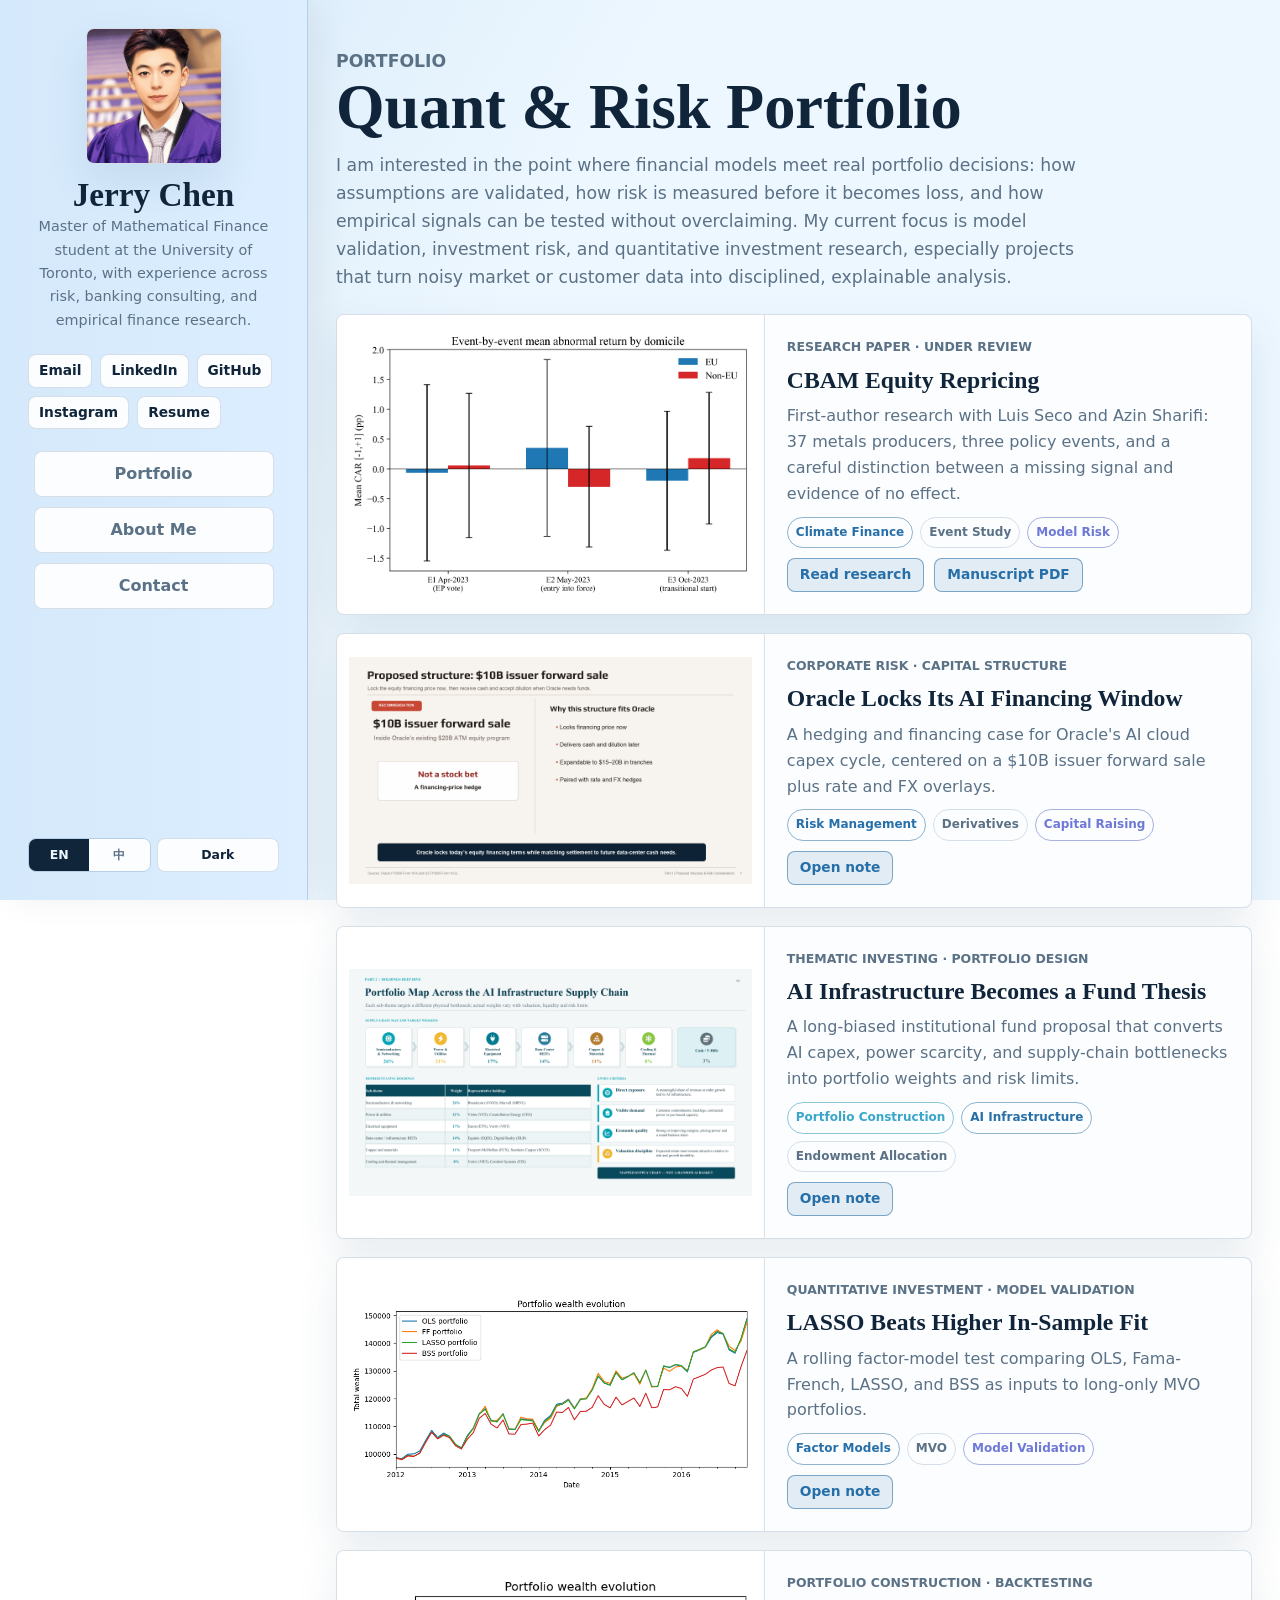
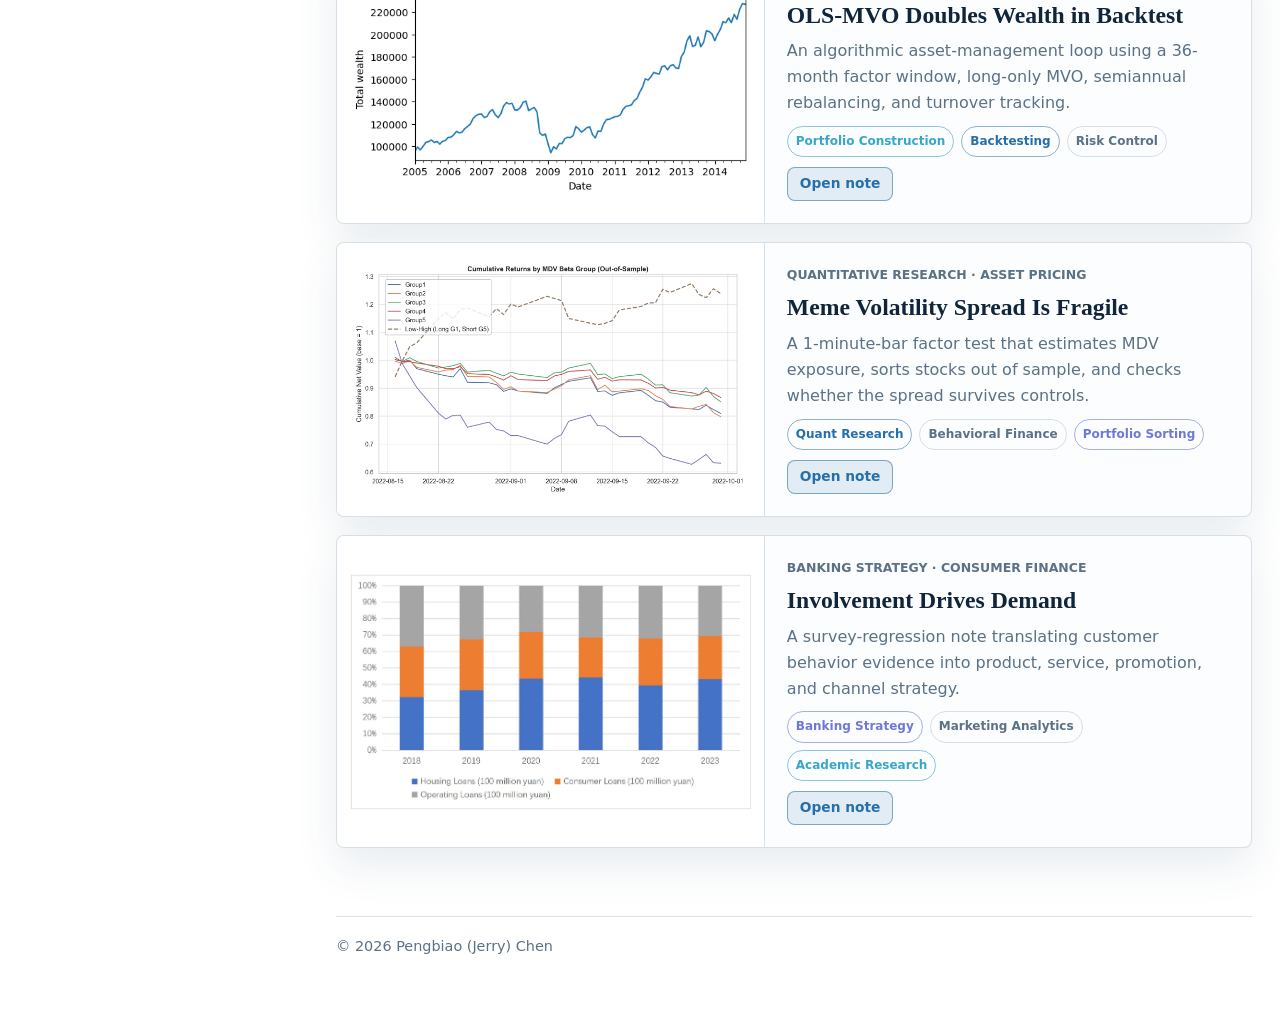
==== commit a586cb53: "Feature under-review CBAM manuscript with bilingual research notes" ====
--- a/index.html
+++ b/index.html
@@ -31,7 +31,7 @@
         <div class="sidebar-links">
           <a class="small-link" href="mailto:Pengbiao.chen@mail.utoronto.ca">Email</a>
           <a class="small-link" href="https://www.linkedin.com/in/pengbiao-c-1286a42b0/" target="_blank" rel="noreferrer">LinkedIn</a>
-          <a class="small-link" href="https://github.com/" target="_blank" rel="noreferrer">GitHub</a>
+          <a class="small-link" href="https://github.com/JerryChen0126" target="_blank" rel="noreferrer">GitHub</a>
           <a class="small-link" href="https://www.instagram.com/" target="_blank" rel="noreferrer">Instagram</a>
           <a class="small-link" href="assets/docs/Pengbiao_Jerry_Chen_Resume.pdf"><span class="en">Resume</span><span class="zh">简历</span></a>
         </div>
@@ -65,6 +65,26 @@
         <section class="section project-section" aria-label="Projects">
           <div class="project-cover-list">
             <article class="project-cover-card">
+              <a class="project-cover-media contain" href="projects/cbam-equity-repricing.html?v=20260918" aria-label="Open CBAM equity repricing paper">
+                <img src="assets/img/cbam-paper-event-means.png" width="2102" height="1392" alt="Figure from the CBAM manuscript showing event-window returns and confidence bands">
+              </a>
+              <div class="project-cover-body">
+                <p class="project-cover-meta"><span class="en">Research paper · Under review</span><span class="zh">研究论文 · 审稿中</span></p>
+                <h3><a href="projects/cbam-equity-repricing.html?v=20260918"><span class="en">CBAM Equity Repricing</span><span class="zh">CBAM 与股票重新定价</span></a></h3>
+                <p><span class="en">First-author research with Luis Seco and Azin Sharifi: 37 metals producers, three policy events, and a careful distinction between a missing signal and evidence of no effect.</span><span class="zh">与 Luis Seco、Azin Sharifi 合作的第一作者研究：37 家金属企业、三个政策事件，区分“没有检出信号”和“证明没有效应”。</span></p>
+                <div class="chips">
+                  <span class="chip accent"><span class="en">Climate Finance</span><span class="zh">气候金融</span></span>
+                  <span class="chip"><span class="en">Event Study</span><span class="zh">事件研究</span></span>
+                  <span class="chip plum"><span class="en">Model Risk</span><span class="zh">模型风险</span></span>
+                </div>
+                <div class="contact-links">
+                  <a class="read-more" href="projects/cbam-equity-repricing.html?v=20260918"><span class="en">Read research</span><span class="zh">阅读研究解读</span></a>
+                  <a class="read-more" href="assets/docs/CBAM_Equity_Repricing_Manuscript.pdf" target="_blank" rel="noopener"><span class="en">Manuscript PDF</span><span class="zh">论文 PDF</span></a>
+                </div>
+              </div>
+            </article>
+
+            <article class="project-cover-card">
               <a class="project-cover-media contain" href="projects/oracle-issuer-forward.html?v=site-20260711" aria-label="Open Oracle issuer forward project">
                 <img src="assets/img/project-oracle-forward-sale.png" alt="Oracle issuer forward sale recommendation slide">
               </a>
@@ -186,31 +206,6 @@
                   <span class="chip plum">Portfolio Sorting</span>
                 </div>
                 <a class="read-more" href="projects/meme-driven-volatility.html?v=site-20260521"><span class="en">Open note</span><span class="zh">打开笔记</span></a>
-              </div>
-            </article>
-
-            <article class="project-cover-card">
-              <a class="project-cover-media contain" href="projects/carbon-border-premium.html?v=site-20260521" aria-label="Open carbon border project">
-                <img src="assets/img/project-carbon-causal-forest.png" alt="Causal forest heterogeneous treatment effects">
-              </a>
-              <div class="project-cover-body">
-                <p class="project-cover-meta">Risk Management · Climate Finance</p>
-                <h3>
-                  <a href="projects/carbon-border-premium.html?v=site-20260521">
-                    <span class="en">CBAM Risk Pricing Is Uneven</span>
-                    <span class="zh">CBAM 风险在金属企业中呈现异质定价</span>
-                  </a>
-                </h3>
-                <p>
-                  <span class="en">An event-study style risk project testing whether carbon-border news affects high-emission firms differently across policy windows.</span>
-                  <span class="zh">用事件研究检验碳边境政策消息是否会在不同窗口中差异化影响高排放企业。</span>
-                </p>
-                <div class="chips">
-                  <span class="chip gold">Risk Management</span>
-                  <span class="chip accent">ESG / Climate Finance</span>
-                  <span class="chip plum">Causal Inference</span>
-                </div>
-                <a class="read-more" href="projects/carbon-border-premium.html?v=site-20260521"><span class="en">Open note</span><span class="zh">打开笔记</span></a>
               </div>
             </article>
 
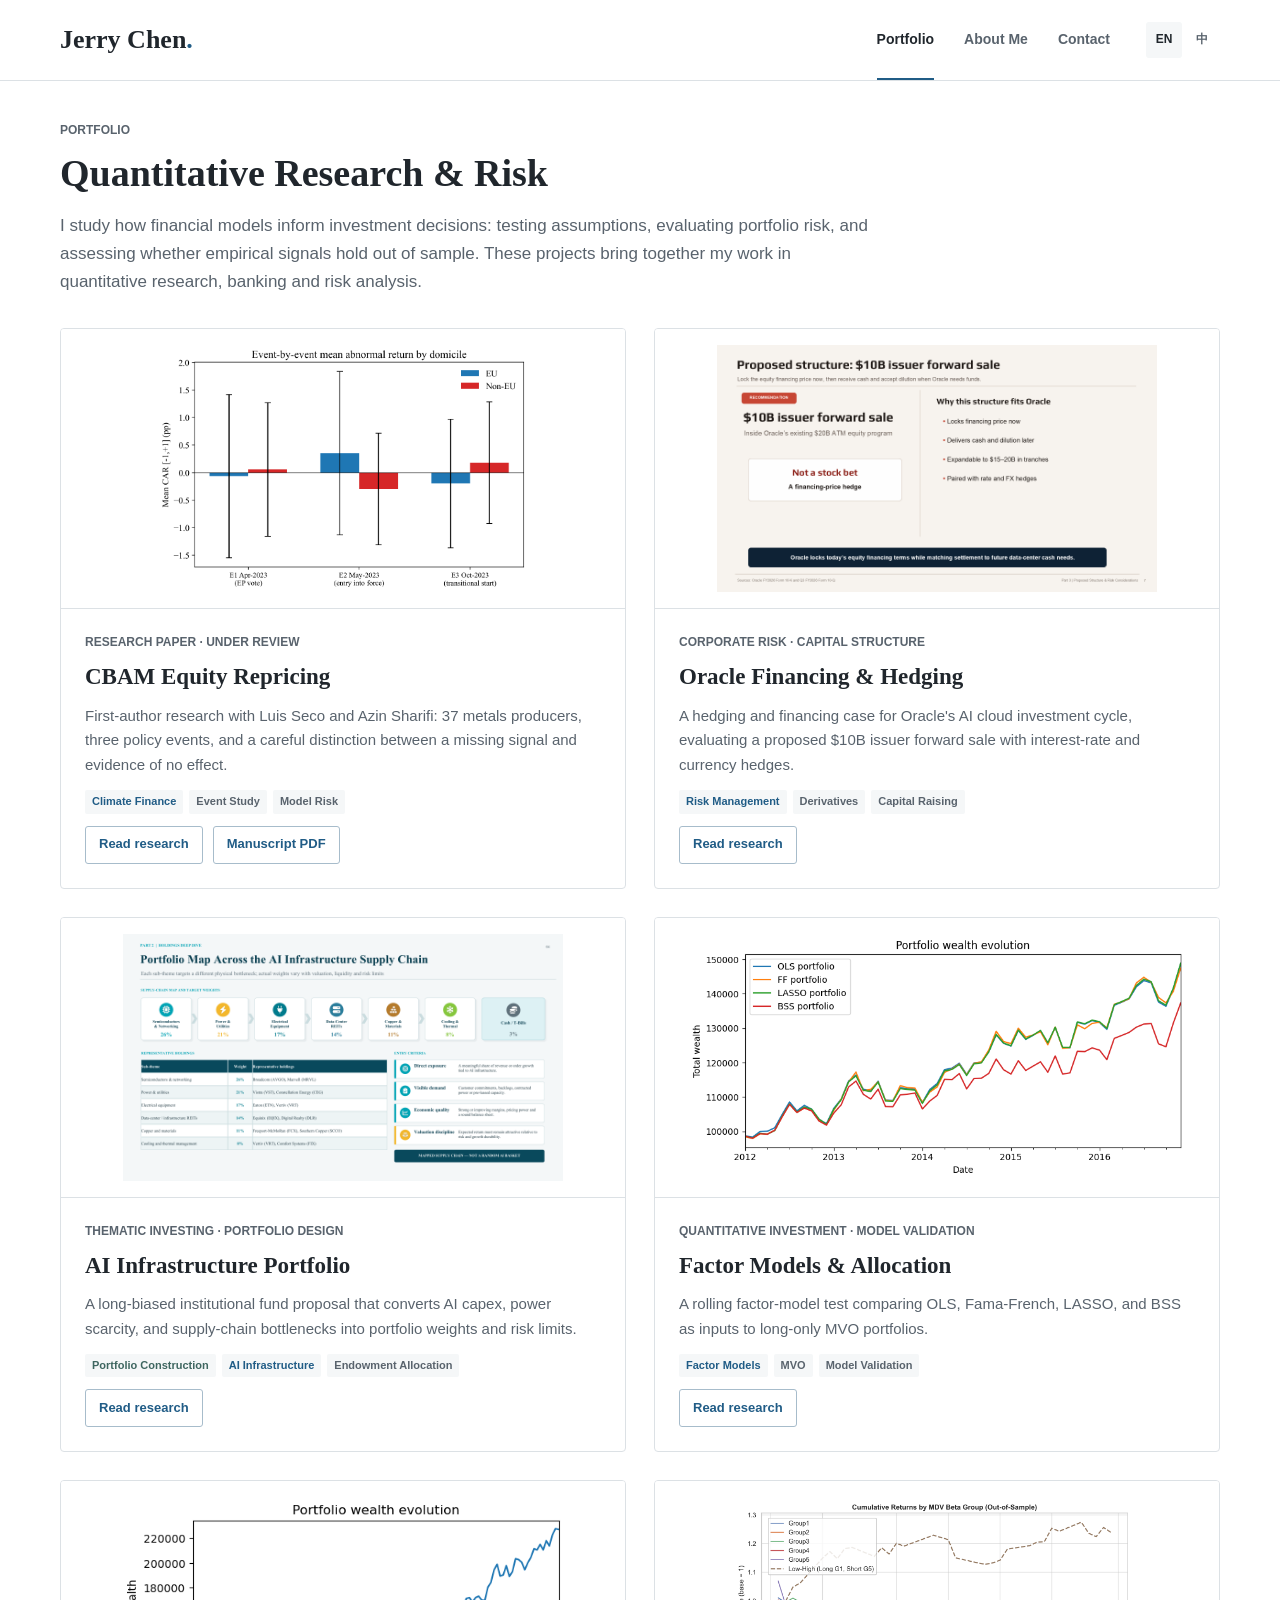
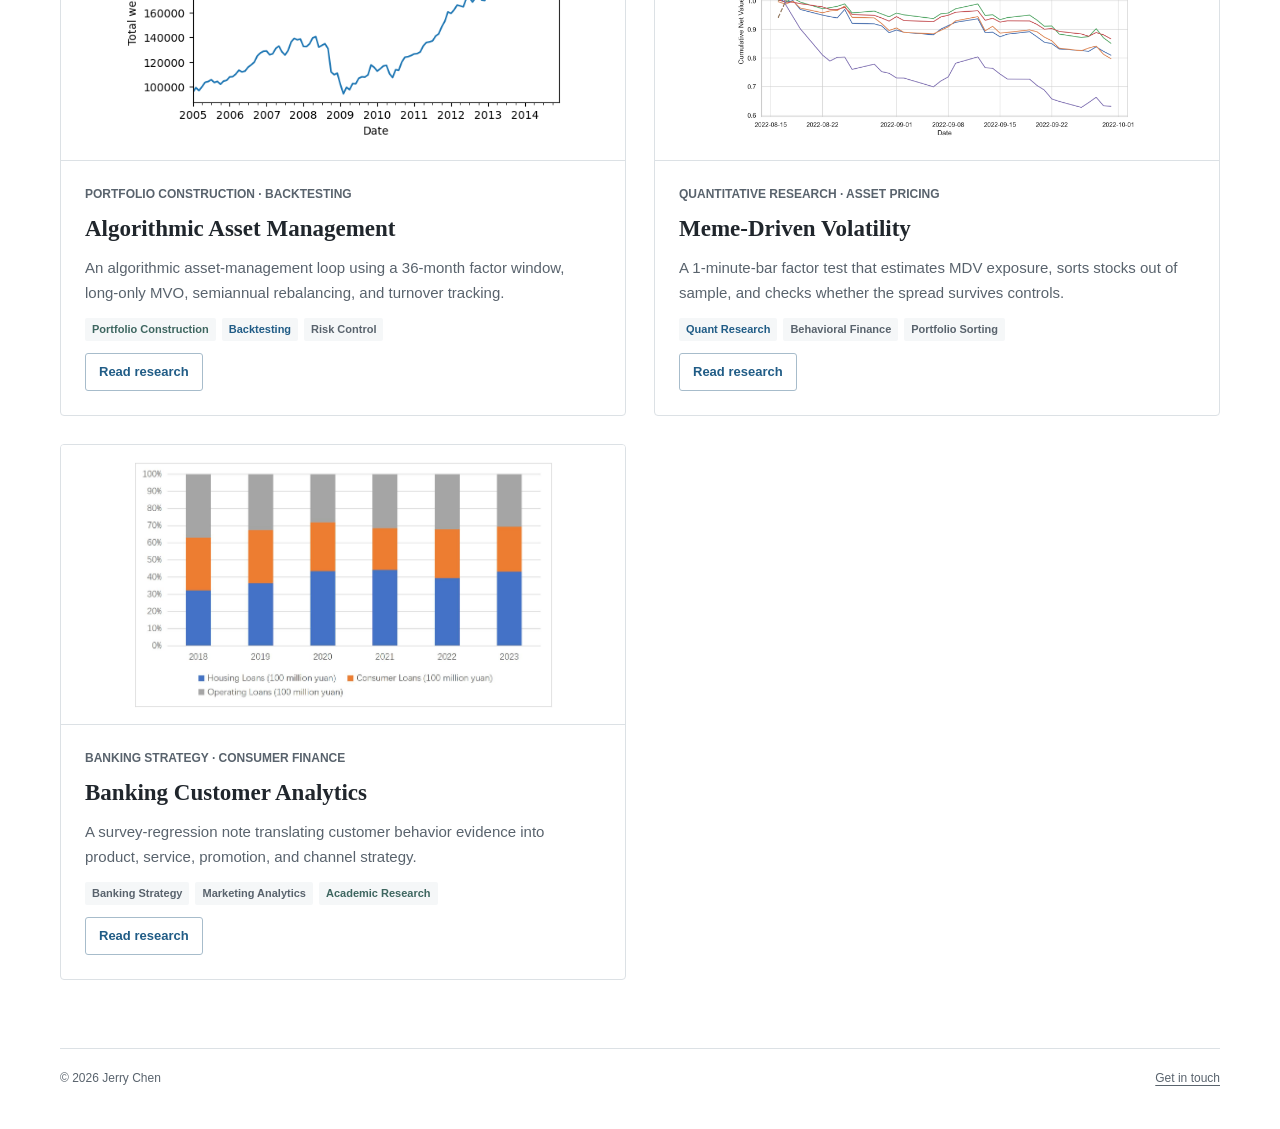
==== commit d5a1fb65: "Redesign portfolio with white research layout and top navigation" ====
--- a/index.html
+++ b/index.html
@@ -3,66 +3,43 @@
   <head>
     <meta charset="utf-8">
     <meta name="viewport" content="width=device-width, initial-scale=1">
-    <meta name="description" content="Pengbiao (Jerry) Chen personal portfolio and research notes.">
-    <title>Pengbiao (Jerry) Chen</title>
-    <link rel="stylesheet" href="assets/css/styles.css?v=blue-20260711">
+    <meta name="description" content="Jerry Chen: research in model validation, investment risk, quantitative investing and banking. Explore research notes, methods and results.">
+    <title>Jerry Chen | Quantitative Research &amp; Risk</title>
+    <link rel="stylesheet" href="assets/css/styles.css?v=finance-20261023">
   </head>
   <body>
     <div class="layout">
-      <aside class="sidebar">
-        <a class="portrait" href="index.html?v=site-20260521" aria-label="Home">
-          <picture>
-            <source srcset="assets/img/jerry-photo-ai-portrait.png" type="image/png">
-            <img src="assets/img/jerry-photo-ai-portrait.png" alt="Pengbiao Jerry Chen">
-          </picture>
-        </a>
-        <div class="identity">
-          <h1>Jerry Chen</h1>
-          <p>
-            <span class="en">Master of Mathematical Finance student at the University of Toronto, with experience across risk, banking consulting, and empirical finance research.</span>
-            <span class="zh">多伦多大学数学金融硕士在读，具备风险管理、银行科技咨询和实证金融研究经历。</span>
-          </p>
+      <a class="skip-link" href="#content"><span class="en">Skip to content</span><span class="zh">跳转至正文</span></a>
+      <header class="site-header">
+        <div class="header-inner">
+          <a class="site-brand" href="index.html">Jerry Chen<span class="brand-period" aria-hidden="true">.</span></a>
+          <nav class="site-nav" aria-label="Main navigation">
+            <a href="index.html" aria-current="page"><span class="en">Portfolio</span><span class="zh">作品集</span></a>
+            <a href="about.html"><span class="en">About Me</span><span class="zh">关于我</span></a>
+            <a href="contact.html"><span class="en">Contact</span><span class="zh">联系</span></a>
+          </nav>
+          <div class="segmented language-control" role="group" aria-label="Language">
+            <button type="button" data-lang-button="en" aria-pressed="true" lang="en">EN</button>
+            <button type="button" data-lang-button="zh" aria-pressed="false" lang="zh-Hans">中</button>
+          </div>
         </div>
-        <nav class="sidebar-nav" aria-label="Site navigation">
-          <a class="nav-home" href="index.html?v=site-20260521"><span><span class="en">Portfolio</span><span class="zh">作品集</span></span></a>
-          <a class="nav-about" href="about.html?v=site-20260521"><span><span class="en">About Me</span><span class="zh">关于我</span></span></a>
-          <a class="nav-contact" href="contact.html?v=site-20260521"><span><span class="en">Contact</span><span class="zh">联系</span></span></a>
-        </nav>
-        <div class="sidebar-links">
-          <a class="small-link" href="mailto:Pengbiao.chen@mail.utoronto.ca">Email</a>
-          <a class="small-link" href="https://www.linkedin.com/in/pengbiao-c-1286a42b0/" target="_blank" rel="noreferrer">LinkedIn</a>
-          <a class="small-link" href="https://github.com/JerryChen0126" target="_blank" rel="noreferrer">GitHub</a>
-          <a class="small-link" href="https://www.instagram.com/" target="_blank" rel="noreferrer">Instagram</a>
-          <a class="small-link" href="assets/docs/Pengbiao_Jerry_Chen_Resume.pdf"><span class="en">Resume</span><span class="zh">简历</span></a>
-        </div>
-        <div class="controls">
-          <div class="segmented" aria-label="Language">
-            <button type="button" data-lang-button="en" aria-pressed="true">EN</button>
-            <button type="button" data-lang-button="zh" aria-pressed="false">中</button>
-          </div>
-          <button class="theme-toggle" type="button" data-theme-toggle aria-pressed="false">
-            <span data-theme-label>Dark</span>
-          </button>
-        </div>
-      </aside>
-
-      <main class="main">
+      </header>
+
+      <main id="content" class="main main-portfolio" tabindex="-1">
         <section id="projects" class="page-title compact-title">
           <p class="eyebrow">
             <span class="en">Portfolio</span>
             <span class="zh">作品集</span>
           </p>
-          <h2>
-            <span class="en">Quant & Risk Portfolio</span>
-            <span class="zh">量化与风险项目集</span>
-          </h2>
-          <p class="home-intro">
-            <span class="en">I am interested in the point where financial models meet real portfolio decisions: how assumptions are validated, how risk is measured before it becomes loss, and how empirical signals can be tested without overclaiming. My current focus is model validation, investment risk, and quantitative investment research, especially projects that turn noisy market or customer data into disciplined, explainable analysis.</span>
-            <span class="zh">我感兴趣的是金融模型如何真正服务于投资决策：模型假设如何验证，风险如何在形成损失前被识别，实证信号如何在不过度解读的前提下被检验。当前我主要关注模型验证、投资风险和量化投资研究，尤其是如何把噪声很强的市场数据或客户数据转化为有纪律、可解释的分析。</span>
-          </p>
+          <h1>
+            <span class="en">Quantitative Research &amp; Risk</span>
+            <span class="zh">量化研究与风险分析</span>
+          </h1>
+          <p class="home-intro"><span class="en">I study how financial models inform investment decisions: testing assumptions, evaluating portfolio risk, and assessing whether empirical signals hold out of sample. These projects bring together my work in quantitative research, banking and risk analysis.</span><span class="zh">我关注金融模型如何服务于投资决策：检验模型假设、评估投资组合风险，以及判断实证信号在样本外是否依然成立。这里汇集了我在量化研究、银行业务和风险分析方面的项目。</span></p>
         </section>
 
-        <section class="section project-section" aria-label="Projects">
+        <section class="section project-section" aria-labelledby="selected-work">
+          <h2 id="selected-work" class="sr-only"><span class="en">Selected Research</span><span class="zh">精选研究</span></h2>
           <div class="project-cover-list">
             <article class="project-cover-card">
               <a class="project-cover-media contain" href="projects/cbam-equity-repricing.html?v=20260918" aria-label="Open CBAM equity repricing paper">
@@ -89,23 +66,23 @@
                 <img src="assets/img/project-oracle-forward-sale.png" alt="Oracle issuer forward sale recommendation slide">
               </a>
               <div class="project-cover-body">
-                <p class="project-cover-meta">Corporate Risk · Capital Structure</p>
+                <p class="project-cover-meta"><span class="en">Corporate Risk · Capital Structure</span><span class="zh">企业风险 · 资本结构</span></p>
                 <h3>
                   <a href="projects/oracle-issuer-forward.html?v=site-20260711">
-                    <span class="en">Oracle Locks Its AI Financing Window</span>
-                    <span class="zh">Oracle 锁定 AI 基建融资窗口</span>
-                  </a>
-                </h3>
-                <p>
-                  <span class="en">A hedging and financing case for Oracle's AI cloud capex cycle, centered on a $10B issuer forward sale plus rate and FX overlays.</span>
-                  <span class="zh">围绕 Oracle AI cloud capex 周期的融资与对冲方案：核心是 $10B issuer forward sale，并配套利率和外汇 overlay。</span>
-                </p>
-                <div class="chips">
-                  <span class="chip accent">Risk Management</span>
-                  <span class="chip">Derivatives</span>
-                  <span class="chip plum">Capital Raising</span>
-                </div>
-                <a class="read-more" href="projects/oracle-issuer-forward.html?v=site-20260711"><span class="en">Open note</span><span class="zh">打开笔记</span></a>
+                    <span class="en">Oracle Financing &amp; Hedging</span>
+                    <span class="zh">Oracle 融资与对冲</span>
+                  </a>
+                </h3>
+                <p>
+                  <span class="en">A hedging and financing case for Oracle's AI cloud investment cycle, evaluating a proposed $10B issuer forward sale with interest-rate and currency hedges.</span>
+                  <span class="zh">针对 Oracle AI 云基础设施投资周期，评估 100 亿美元发行人远期售股方案及配套的利率与汇率对冲。</span>
+                </p>
+                <div class="chips">
+                  <span class="chip accent"><span class="en">Risk Management</span><span class="zh">风险管理</span></span>
+                  <span class="chip"><span class="en">Derivatives</span><span class="zh">衍生品</span></span>
+                  <span class="chip plum"><span class="en">Capital Raising</span><span class="zh">资本筹集</span></span>
+                </div>
+                <a class="read-more" href="projects/oracle-issuer-forward.html?v=site-20260711"><span class="en">Read research</span><span class="zh">阅读研究</span></a>
               </div>
             </article>
 
@@ -114,23 +91,23 @@
                 <img src="assets/img/project-ai-infra-portfolio-map.png" alt="AI infrastructure supply-chain portfolio map">
               </a>
               <div class="project-cover-body">
-                <p class="project-cover-meta">Thematic Investing · Portfolio Design</p>
+                <p class="project-cover-meta"><span class="en">Thematic Investing · Portfolio Design</span><span class="zh">主题投资 · 投资组合设计</span></p>
                 <h3>
                   <a href="projects/ai-infrastructure-fund.html?v=site-20260711">
-                    <span class="en">AI Infrastructure Becomes a Fund Thesis</span>
-                    <span class="zh">把 AI 基建瓶颈转化为基金组合 thesis</span>
+                    <span class="en">AI Infrastructure Portfolio</span>
+                    <span class="zh">AI 基础设施投资组合</span>
                   </a>
                 </h3>
                 <p>
                   <span class="en">A long-biased institutional fund proposal that converts AI capex, power scarcity, and supply-chain bottlenecks into portfolio weights and risk limits.</span>
-                  <span class="zh">一个 long-biased 机构基金方案，把 AI capex、电力稀缺和供应链瓶颈转化为组合权重、风险预算和 endowment 配置建议。</span>
-                </p>
-                <div class="chips">
-                  <span class="chip gold">Portfolio Construction</span>
-                  <span class="chip accent">AI Infrastructure</span>
-                  <span class="chip">Endowment Allocation</span>
-                </div>
-                <a class="read-more" href="projects/ai-infrastructure-fund.html?v=site-20260711"><span class="en">Open note</span><span class="zh">打开笔记</span></a>
+                  <span class="zh">以多头为主的机构基金提案，将 AI 资本开支、电力稀缺与供应链瓶颈转化为组合权重、风险预算和捐赠基金配置建议。</span>
+                </p>
+                <div class="chips">
+                  <span class="chip gold"><span class="en">Portfolio Construction</span><span class="zh">投资组合构建</span></span>
+                  <span class="chip accent"><span class="en">AI Infrastructure</span><span class="zh">AI 基础设施</span></span>
+                  <span class="chip"><span class="en">Endowment Allocation</span><span class="zh">捐赠基金配置</span></span>
+                </div>
+                <a class="read-more" href="projects/ai-infrastructure-fund.html?v=site-20260711"><span class="en">Read research</span><span class="zh">阅读研究</span></a>
               </div>
             </article>
 
@@ -139,11 +116,11 @@
                 <img src="assets/img/project-factor-mvo-wealth.png" alt="Portfolio wealth evolution for factor-model MVO portfolios">
               </a>
               <div class="project-cover-body">
-                <p class="project-cover-meta">Quantitative Investment · Model Validation</p>
+                <p class="project-cover-meta"><span class="en">Quantitative Investment · Model Validation</span><span class="zh">量化投资 · 模型验证</span></p>
                 <h3>
                   <a href="projects/factor-model-mvo.html?v=site-20260524">
-                    <span class="en">LASSO Beats Higher In-Sample Fit</span>
-                    <span class="zh">LASSO 在样本外击败更高拟合模型</span>
+                    <span class="en">Factor Models &amp; Allocation</span>
+                    <span class="zh">因子模型与资产配置</span>
                   </a>
                 </h3>
                 <p>
@@ -151,11 +128,11 @@
                   <span class="zh">用滚动窗口比较 OLS、Fama-French、LASSO 和 BSS 作为 long-only MVO 投资组合输入时的样本外表现。</span>
                 </p>
                 <div class="chips">
-                  <span class="chip accent">Factor Models</span>
-                  <span class="chip">MVO</span>
-                  <span class="chip plum">Model Validation</span>
-                </div>
-                <a class="read-more" href="projects/factor-model-mvo.html?v=site-20260524"><span class="en">Open note</span><span class="zh">打开笔记</span></a>
+                  <span class="chip accent"><span class="en">Factor Models</span><span class="zh">因子模型</span></span>
+                  <span class="chip"><span class="en">MVO</span><span class="zh">均值方差优化</span></span>
+                  <span class="chip plum"><span class="en">Model Validation</span><span class="zh">模型验证</span></span>
+                </div>
+                <a class="read-more" href="projects/factor-model-mvo.html?v=site-20260524"><span class="en">Read research</span><span class="zh">阅读研究</span></a>
               </div>
             </article>
 
@@ -164,11 +141,11 @@
                 <img src="assets/img/project-algo-mvo-wealth.png" alt="Backtested portfolio wealth evolution">
               </a>
               <div class="project-cover-body">
-                <p class="project-cover-meta">Portfolio Construction · Backtesting</p>
+                <p class="project-cover-meta"><span class="en">Portfolio Construction · Backtesting</span><span class="zh">投资组合构建 · 回测</span></p>
                 <h3>
                   <a href="projects/algorithmic-asset-management.html?v=site-20260524">
-                    <span class="en">OLS-MVO Doubles Wealth in Backtest</span>
-                    <span class="zh">OLS-MVO 回测中将组合价值翻倍</span>
+                    <span class="en">Algorithmic Asset Management</span>
+                    <span class="zh">算法资产管理</span>
                   </a>
                 </h3>
                 <p>
@@ -176,11 +153,11 @@
                   <span class="zh">一个算法资产管理回测框架：36 个月因子估计窗口、long-only MVO、半年再平衡，并跟踪换手率。</span>
                 </p>
                 <div class="chips">
-                  <span class="chip gold">Portfolio Construction</span>
-                  <span class="chip accent">Backtesting</span>
-                  <span class="chip">Risk Control</span>
-                </div>
-                <a class="read-more" href="projects/algorithmic-asset-management.html?v=site-20260524"><span class="en">Open note</span><span class="zh">打开笔记</span></a>
+                  <span class="chip gold"><span class="en">Portfolio Construction</span><span class="zh">投资组合构建</span></span>
+                  <span class="chip accent"><span class="en">Backtesting</span><span class="zh">回测</span></span>
+                  <span class="chip"><span class="en">Risk Control</span><span class="zh">风险控制</span></span>
+                </div>
+                <a class="read-more" href="projects/algorithmic-asset-management.html?v=site-20260524"><span class="en">Read research</span><span class="zh">阅读研究</span></a>
               </div>
             </article>
 
@@ -189,11 +166,11 @@
                 <img src="assets/img/project-meme-cumulative-returns.png" alt="Cumulative returns by MDV exposure group">
               </a>
               <div class="project-cover-body">
-                <p class="project-cover-meta">Quantitative Research · Asset Pricing</p>
+                <p class="project-cover-meta"><span class="en">Quantitative Research · Asset Pricing</span><span class="zh">量化研究 · 资产定价</span></p>
                 <h3>
                   <a href="projects/meme-driven-volatility.html?v=site-20260521">
-                    <span class="en">Meme Volatility Spread Is Fragile</span>
-                    <span class="zh">Meme 波动率检验呈现脆弱的风险价差</span>
+                    <span class="en">Meme-Driven Volatility</span>
+                    <span class="zh">Meme 驱动波动率</span>
                   </a>
                 </h3>
                 <p>
@@ -201,11 +178,11 @@
                   <span class="zh">用 1 分钟行情估计 MDV 暴露，做样本外组合排序，并检验价差在控制变量下是否仍然成立。</span>
                 </p>
                 <div class="chips">
-                  <span class="chip accent">Quant Research</span>
-                  <span class="chip">Behavioral Finance</span>
-                  <span class="chip plum">Portfolio Sorting</span>
-                </div>
-                <a class="read-more" href="projects/meme-driven-volatility.html?v=site-20260521"><span class="en">Open note</span><span class="zh">打开笔记</span></a>
+                  <span class="chip accent"><span class="en">Quant Research</span><span class="zh">量化研究</span></span>
+                  <span class="chip"><span class="en">Behavioral Finance</span><span class="zh">行为金融</span></span>
+                  <span class="chip plum"><span class="en">Portfolio Sorting</span><span class="zh">投资组合排序</span></span>
+                </div>
+                <a class="read-more" href="projects/meme-driven-volatility.html?v=site-20260521"><span class="en">Read research</span><span class="zh">阅读研究</span></a>
               </div>
             </article>
 
@@ -214,11 +191,11 @@
                 <img src="assets/img/bank-paper-chart-000.jpg" alt="Bank A personal loan product structure by year">
               </a>
               <div class="project-cover-body">
-                <p class="project-cover-meta">Banking Strategy · Consumer Finance</p>
+                <p class="project-cover-meta"><span class="en">Banking Strategy · Consumer Finance</span><span class="zh">银行策略 · 消费金融</span></p>
                 <h3>
                   <a href="projects/bank-personal-finance-marketing.html?v=site-20260521">
-                    <span class="en">Involvement Drives Demand</span>
-                    <span class="zh">客户涉入度解释银行理财产品需求</span>
+                    <span class="en">Banking Customer Analytics</span>
+                    <span class="zh">银行客户行为分析</span>
                   </a>
                 </h3>
                 <p>
@@ -226,19 +203,19 @@
                   <span class="zh">基于问卷和回归结果，把客户行为证据转化为产品、服务、促销和渠道策略。</span>
                 </p>
                 <div class="chips">
-                  <span class="chip plum">Banking Strategy</span>
-                  <span class="chip">Marketing Analytics</span>
-                  <span class="chip gold">Academic Research</span>
-                </div>
-                <a class="read-more" href="projects/bank-personal-finance-marketing.html?v=site-20260521"><span class="en">Open note</span><span class="zh">打开笔记</span></a>
+                  <span class="chip plum"><span class="en">Banking Strategy</span><span class="zh">银行策略</span></span>
+                  <span class="chip"><span class="en">Marketing Analytics</span><span class="zh">营销分析</span></span>
+                  <span class="chip gold"><span class="en">Academic Research</span><span class="zh">学术研究</span></span>
+                </div>
+                <a class="read-more" href="projects/bank-personal-finance-marketing.html?v=site-20260521"><span class="en">Read research</span><span class="zh">阅读研究</span></a>
               </div>
             </article>
           </div>
         </section>
 
-        <footer class="footer">© 2026 Pengbiao (Jerry) Chen</footer>
+        <footer class="footer"><span>© 2026 Jerry Chen</span><a href="contact.html"><span class="en">Get in touch</span><span class="zh">联系我</span></a></footer>
       </main>
     </div>
-    <script src="assets/js/main.js"></script>
+    <script src="assets/js/main.js?v=finance-20261023"></script>
   </body>
 </html>
--- a/assets/css/styles.css
+++ b/assets/css/styles.css
@@ -1,1134 +1,194 @@
 :root {
   color-scheme: light;
-  --bg: #edf7ff;
-  --panel: #fbfdff;
-  --sidebar-bg: #dceeff;
-  --ink: #10243a;
-  --muted: #5b7185;
-  --line: rgba(24, 73, 111, 0.16);
-  --grid-line: rgba(50, 126, 184, 0.1);
-  --accent: #276fa8;
-  --accent-2: #38a6c9;
-  --accent-3: #6e78d6;
-  --wash-a: rgba(67, 154, 214, 0.15);
-  --wash-b: rgba(184, 222, 248, 0.28);
-  --shadow: 0 18px 42px rgba(28, 74, 108, 0.1);
-  --sidebar: 308px;
+  --bg: #ffffff;
+  --panel: #ffffff;
+  --ink: #20262c;
+  --muted: #59636d;
+  --line: #dce1e5;
+  --soft: #f5f7f8;
+  --accent: #205c86;
+  --accent-2: #3e6660;
+  --accent-3: #59636d;
+  font-size: 16px;
 }
-
-:root[data-theme="dark"] {
-  color-scheme: dark;
-  --bg: #101c2a;
-  --panel: #17283a;
-  --sidebar-bg: #0d1724;
-  --ink: #eef7ff;
-  --muted: #bdd1e2;
-  --line: rgba(211, 232, 248, 0.16);
-  --grid-line: rgba(120, 198, 255, 0.12);
-  --accent: #80cfff;
-  --accent-2: #64d6e6;
-  --accent-3: #b7b9ff;
-  --wash-a: rgba(128, 207, 255, 0.13);
-  --wash-b: rgba(100, 214, 230, 0.1);
-  --shadow: 0 18px 42px rgba(0, 0, 0, 0.3);
+* { box-sizing: border-box; }
+html { scroll-behavior: smooth; scroll-padding-top: 104px; }
+body { margin: 0; background: var(--bg); color: var(--ink); font-family: Inter, "Segoe UI", "PingFang SC", "Microsoft YaHei", sans-serif; line-height: 1.65; letter-spacing: 0; }
+[data-lang="en"] .zh, [data-lang="zh"] .en { display: none !important; }
+a { color: inherit; text-decoration: none; }
+a:hover { color: var(--accent); }
+button { font: inherit; cursor: pointer; }
+img { display: block; max-width: 100%; }
+figure { margin: 0; min-width: 0; }
+h1, h2, h3 { text-wrap: pretty; overflow-wrap: break-word; }
+p { overflow-wrap: break-word; }
+a, button { -webkit-tap-highlight-color: transparent; }
+a:focus-visible, button:focus-visible, [tabindex="0"]:focus-visible { outline: 2px solid var(--accent); outline-offset: 4px; }
+::selection { background: #e0edf5; }
+.layout { min-height: 100vh; }
+.sr-only { position: absolute; width: 1px; height: 1px; padding: 0; margin: -1px; overflow: hidden; clip-path: inset(50%); white-space: nowrap; border: 0; }
+.skip-link { position: fixed; top: 8px; left: 16px; z-index: 100; padding: 10px 16px; background: var(--ink); color: #fff; transform: translateY(-160%); }
+.skip-link:focus { transform: translateY(0); color: #fff; }
+.site-header { position: sticky; top: 0; z-index: 20; border-bottom: 1px solid var(--line); background: #fff; }
+.header-inner { width: min(1160px, calc(100% - 64px)); min-height: 80px; margin: 0 auto; display: flex; align-items: center; gap: 36px; }
+.site-brand { flex-shrink: 0; margin-right: auto; font-family: Georgia, "Times New Roman", serif; font-size: 26px; font-weight: 700; line-height: 1.2; }
+.brand-period { color: var(--accent); }
+.site-nav { display: flex; align-items: stretch; gap: 30px; }
+.site-nav a { display: flex; align-items: center; min-height: 80px; border-bottom: 2px solid transparent; padding-top: 2px; color: var(--muted); font-size: 14px; font-weight: 600; white-space: nowrap; }
+.site-nav a:hover, .site-nav a[aria-current="page"] { color: var(--ink); border-bottom-color: var(--accent); }
+.segmented { display: flex; flex-shrink: 0; gap: 2px; }
+.segmented button { min-width: 36px; min-height: 36px; border: 0; border-radius: 3px; background: #fff; padding: 6px 8px; color: var(--muted); font-size: 12px; font-weight: 600; }
+.segmented button.is-active { background: var(--soft); color: var(--ink); }
+.segmented button:hover { color: var(--accent); }
+.main { width: min(1160px, calc(100% - 64px)); margin: 0 auto; padding: 40px 0; }
+.main:focus { outline: none; }
+.main-article { max-width: 920px; }
+.main-about { max-width: 1000px; }
+.main-contact { max-width: 920px; min-height: calc(100vh - 81px); }
+.page-title { margin-bottom: 24px; max-width: 870px; }
+.eyebrow, .section-kicker, .project-cover-meta { margin: 0 0 12px; color: var(--muted); font-size: 12px; font-weight: 650; line-height: 1.5; text-transform: uppercase; }
+.page-title h1, .article-header h1 { margin: 0; font-family: Georgia, "Times New Roman", serif; font-size: 38px; line-height: 1.18; font-weight: 700; }
+.home-intro, .page-title > p:not(.eyebrow) { margin: 16px 0 0; max-width: 810px; font-size: 17px; color: var(--muted); }
+.section { padding: 28px 0; }
+.section h2, .article-section h2 { margin: 0 0 18px; font-family: Georgia, "Times New Roman", serif; font-size: 28px; line-height: 1.25; }
+.project-section { padding-top: 8px; }
+.project-cover-list { display: grid; grid-template-columns: repeat(2, minmax(0, 1fr)); gap: 28px; }
+.project-cover-card { display: flex; flex-direction: column; min-width: 0; border: 1px solid var(--line); border-radius: 4px; overflow: hidden; background: #fff; }
+.project-cover-media { position: relative; display: block; flex-shrink: 0; aspect-ratio: 16 / 9; max-height: 280px; border-bottom: 1px solid var(--line); background: #fff; }
+.project-cover-media img { position: absolute; inset: 0; width: 100%; height: 100%; object-fit: contain; padding: 16px; }
+.project-cover-body { display: flex; flex: 1; flex-direction: column; gap: 12px; padding: 24px; min-width: 0; }
+.project-cover-body h3 { margin: 0; font-family: Georgia, "Times New Roman", serif; font-size: 23px; line-height: 1.25; }
+.project-cover-body p { margin: 0; color: var(--muted); font-size: 15px; }
+.project-cover-body .project-cover-meta { font-size: 12px; }
+.project-cover-body > .read-more, .project-cover-body > .contact-links { margin-top: auto; }
+.chips { display: flex; flex-wrap: wrap; gap: 6px; }
+.chip { padding: 3px 7px; border-radius: 2px; background: var(--soft); color: var(--muted); font-size: 11px; font-weight: 600; line-height: 1.6; }
+.chip.accent { color: var(--accent); }
+.chip.gold { color: var(--accent-2); }
+.chip.plum { color: var(--muted); }
+.read-more, .small-link { display: inline-flex; width: fit-content; min-height: 38px; align-items: center; justify-content: center; padding: 8px 13px; border: 1px solid #a7bccb; border-radius: 3px; background: #fff; color: var(--accent); font-size: 13px; font-weight: 600; line-height: 1.4; text-align: center; }
+.read-more:hover, .small-link:hover { border-color: var(--accent); background: #f1f6fa; }
+.button-primary { background: var(--accent); border-color: var(--accent); color: #fff; }
+.button-primary:hover { background: #174b6f; color: #fff; }
+.contact-links { display: flex; flex-wrap: wrap; align-items: center; gap: 10px; }
+.profile-intro { display: grid; grid-template-columns: 170px minmax(0, 1fr); gap: 36px; align-items: start; padding: 8px 0 32px; border-bottom: 1px solid var(--line); }
+.profile-portrait { width: 170px; aspect-ratio: 1; object-fit: cover; object-position: center 62%; border-radius: 4px; }
+.profile-copy h2 { font-size: 28px; margin: 0 0 12px; font-family: Georgia, "Times New Roman", serif; }
+.profile-copy p { margin: 0 0 18px; color: var(--muted); max-width: 680px; }
+.profile-links { display: flex; flex-wrap: wrap; gap: 12px 24px; }
+.profile-links a { font-size: 14px; color: var(--accent); text-decoration: underline; text-underline-offset: 4px; }
+.section-intro { margin: -6px 0 22px; color: var(--muted); max-width: 760px; }
+.section-heading { display: flex; flex-wrap: wrap; align-items: baseline; justify-content: space-between; gap: 12px; margin-bottom: 16px; }
+.section-heading h2 { margin: 0; }
+.section-heading > a { color: var(--accent); text-decoration: underline; text-underline-offset: 4px; font-size: 14px; }
+.research-links { display: grid; grid-template-columns: repeat(2, minmax(0, 1fr)); gap: 24px; }
+.research-link { min-width: 0; border-top: 2px solid var(--line); padding: 20px 0 8px; }
+.research-link h3 { margin: 0 0 10px; font-size: 21px; font-family: Georgia, "Times New Roman", serif; line-height: 1.3; }
+.research-link p:not(.eyebrow) { color: var(--muted); margin: 0 0 16px; font-size: 15px; }
+.directory-list { border-top: 1px solid var(--line); }
+.directory-item { display: grid; grid-template-columns: 180px minmax(0, 1fr); gap: 24px; border-bottom: 1px solid var(--line); padding: 18px 0; }
+.directory-date { margin: 2px 0 0; color: var(--muted); font-size: 13px; font-variant-numeric: tabular-nums; }
+.directory-item h3 { margin: 0 0 4px; font-size: 17px; line-height: 1.4; font-weight: 600; }
+.directory-item p:not(.directory-date) { margin: 0; color: var(--muted); font-size: 15px; }
+.life-grid { display: grid; gap: 0; border-top: 1px solid var(--line); }
+.life-card { display: grid; grid-template-columns: minmax(0, 1fr) minmax(0, .85fr); gap: 36px; align-items: center; padding: 28px 0; border-bottom: 1px solid var(--line); }
+.life-copy h3 { margin: 0 0 12px; font-family: Georgia, "Times New Roman", serif; font-size: 22px; line-height: 1.3; }
+.life-copy p:not(.section-kicker) { margin: 0; color: var(--muted); font-size: 15px; }
+.life-visual { min-width: 0; }
+.cat-visual { display: grid; grid-template-columns: repeat(2, minmax(0, 1fr)); gap: 14px; }
+.cat-photo { min-width: 0; }
+.cat-photo img { width: 100%; aspect-ratio: 4 / 5; object-fit: cover; border-radius: 3px; }
+.cat-photo:first-child img { object-position: center 42%; }
+.cat-photo:nth-child(2) img { object-position: center 48%; }
+.cat-photo figcaption { padding: 8px 0 0; text-align: center; font-size: 11px; }
+.city-visual { display: flex; flex-wrap: wrap; align-content: center; gap: 10px 16px; }
+.city-visual > span, .game-tags span { border-bottom: 1px solid var(--line); padding: 4px 0; font-size: 13px; color: var(--muted); }
+.basketball-visual, .scifi-visual { border-left: 2px solid var(--line); padding: 18px 24px; }
+.scoreboard { display: grid; gap: 6px; }
+.scoreboard span, .scoreboard small, .book-card > span { color: var(--muted); font-size: 12px; text-transform: uppercase; }
+.scoreboard strong { font-family: Georgia, "Times New Roman", serif; font-size: 28px; line-height: 1.2; }
+.game-tags { display: flex; flex-wrap: wrap; gap: 18px; margin-top: 12px; }
+.book-card { display: grid; gap: 8px; }
+.book-card strong { font-family: Georgia, "Times New Roman", serif; font-size: 24px; line-height: 1.3; }
+.contact-grid { display: grid; gap: 0; border-top: 1px solid var(--line); }
+.contact-card { display: grid; grid-template-columns: 140px minmax(0, 1fr); gap: 24px; border-bottom: 1px solid var(--line); padding: 24px 0; }
+.contact-card > span { color: var(--muted); font-size: 13px; }
+.contact-card strong { min-width: 0; overflow-wrap: anywhere; font-size: 18px; font-weight: 500; }
+.contact-card:hover strong { color: var(--accent); text-decoration: underline; text-underline-offset: 4px; }
+.article-header { display: grid; gap: 16px; margin-bottom: 26px; }
+.article-header > p { margin: 0; }
+.article-header > p:not(.eyebrow) { max-width: 790px; color: var(--muted); font-size: 17px; }
+.article-hero { margin-top: 6px; border: 1px solid var(--line); border-radius: 3px; background: #fff; }
+.article-hero img { width: 100%; height: auto; max-height: 480px; object-fit: contain; padding: 16px; }
+.article-body { font-size: 16px; }
+.article-toc { display: flex; flex-wrap: wrap; gap: 8px 24px; border-top: 1px solid var(--line); border-bottom: 1px solid var(--line); margin-bottom: 8px; padding: 16px 0; font-size: 13px; font-weight: 600; }
+.article-toc a { color: var(--accent); }
+.article-toc a:hover { text-decoration: underline; text-underline-offset: 4px; }
+.article-section { padding: 28px 0; border-bottom: 1px solid var(--line); }
+.article-section h3 { margin: 24px 0 10px; font-family: Georgia, "Times New Roman", serif; font-size: 20px; line-height: 1.3; }
+.article-section p, .article-section ul, .article-section ol { margin: 0 0 16px; }
+.article-section p, .article-section li { color: var(--muted); }
+.article-section > p:not(.formula):not(.code-line), .article-section > ul, .article-section > ol { max-width: 78ch; }
+.article-section ul, .article-section ol { padding-left: 22px; }
+.article-section li { margin: 7px 0; }
+.article-section strong { color: var(--ink); }
+.article-section p a:not(.read-more):not(.small-link) { color: var(--accent); text-decoration: underline; text-underline-offset: 3px; }
+.formula, .code-line { min-width: 0; max-width: 100%; overflow-x: auto; border-left: 2px solid #b5c3cd; background: var(--soft); margin: 18px 0; padding: 14px 18px; color: var(--ink); font-size: 16px; }
+.code-line { font-family: Consolas, "Liberation Mono", monospace; font-size: 14px; }
+.formula mjx-container[jax="SVG"] { min-width: 0; }
+.formula mjx-container[display="true"] { text-align: left !important; margin: 8px 0 !important; }
+.formula mjx-container svg { max-width: none; }
+.article-table { display: block; width: 100%; max-width: 100%; overflow-x: auto; border-collapse: collapse; margin: 20px 0 24px; font-size: 14px; font-variant-numeric: tabular-nums; }
+.article-table th, .article-table td { border-bottom: 1px solid var(--line); padding: 12px 14px; text-align: left; vertical-align: top; }
+.article-table th { background: var(--soft); color: var(--ink); font-size: 12px; font-weight: 650; }
+.article-table td { color: var(--muted); min-width: 80px; }
+.article-table caption { text-align: left; color: var(--muted); font-size: 13px; padding-bottom: 10px; }
+.metric-line { display: grid; grid-template-columns: minmax(90px, .25fr) minmax(0, 1fr); gap: 24px; border-bottom: 1px solid var(--line); padding: 12px 0; }
+.metric-line strong { color: var(--accent); font-variant-numeric: tabular-nums; }
+.figure-grid { display: grid; grid-template-columns: repeat(2, minmax(0, 1fr)); gap: 24px; margin: 24px 0; }
+.article-body figure { margin-bottom: 20px; }
+.article-body figure img { width: 100%; height: auto; object-fit: contain; background: #fff; }
+figcaption { color: var(--muted); font-size: 13px; line-height: 1.6; padding-top: 12px; }
+.footer { display: flex; justify-content: space-between; flex-wrap: wrap; gap: 16px; margin-top: 40px; border-top: 1px solid var(--line); padding-top: 20px; color: var(--muted); font-size: 12px; }
+.footer a { text-decoration: underline; text-underline-offset: 3px; }
+@media (max-width: 900px) {
+  .header-inner { gap: 24px; }
+  .site-nav { gap: 24px; }
+  .project-cover-list { gap: 22px; }
+  .project-cover-body { padding: 20px; }
+  .project-cover-body h3 { font-size: 21px; }
 }
-
-* {
-  box-sizing: border-box;
+@media (max-width: 720px) {
+  html { scroll-padding-top: 136px; }
+  .header-inner { width: calc(100% - 40px); display: grid; grid-template-columns: 1fr auto; gap: 0 16px; padding-top: 14px; }
+  .site-brand { font-size: 24px; }
+  .language-control { grid-column: 2; grid-row: 1; }
+  .site-nav { grid-column: 1 / -1; grid-row: 2; justify-content: space-between; gap: 16px; }
+  .site-nav a { min-height: 52px; font-size: 13px; }
+  .main { width: calc(100% - 40px); padding-top: 28px; }
+  .page-title h1, .article-header h1 { font-size: 30px; }
+  .home-intro, .page-title > p:not(.eyebrow), .article-header > p:not(.eyebrow) { font-size: 16px; }
+  .section h2, .article-section h2 { font-size: 25px; }
+  .project-cover-list, .research-links, .figure-grid { grid-template-columns: 1fr; }
+  .project-cover-media { max-height: 300px; }
+  .profile-intro { grid-template-columns: 112px minmax(0, 1fr); gap: 22px; }
+  .profile-portrait { width: 112px; }
+  .directory-item { grid-template-columns: 130px minmax(0, 1fr); gap: 18px; }
+  .life-card { gap: 24px; grid-template-columns: 1fr; }
+  .life-visual { max-width: 460px; }
+  .contact-card { grid-template-columns: 1fr; gap: 6px; }
+  .article-section { padding: 24px 0; }
+  .article-hero img { padding: 8px; }
+  .article-table th, .article-table td { padding: 10px; }
+  .article-table { font-size: 13px; }
 }
-
-html {
-  scroll-behavior: smooth;
-  overflow-x: hidden;
+@media (max-width: 480px) {
+  .profile-intro { grid-template-columns: 1fr; }
+  .profile-portrait { width: 136px; }
+  .directory-item { grid-template-columns: 1fr; gap: 6px; }
+  .project-cover-body { padding: 20px; }
+  .project-cover-media img { padding: 10px; }
+  .project-cover-body h3 { font-size: 22px; }
+  .metric-line { grid-template-columns: 80px minmax(0, 1fr); gap: 16px; }
 }
-
-body {
-  margin: 0;
-  overflow-x: hidden;
-  background:
-    linear-gradient(120deg, var(--wash-a) 0%, transparent 38%),
-    linear-gradient(180deg, var(--bg) 0%, color-mix(in srgb, var(--bg) 84%, var(--wash-b) 16%) 100%);
-  background-size: auto;
-  background-attachment: fixed;
-  color: var(--ink);
-  font-family: Inter, ui-sans-serif, system-ui, -apple-system, BlinkMacSystemFont, "Segoe UI", sans-serif;
-  line-height: 1.62;
-}
-
-[data-lang="en"] .zh,
-[data-lang="zh"] .en {
-  display: none !important;
-}
-
-a {
-  color: inherit;
-  text-decoration: none;
-}
-
-img {
-  display: block;
-  max-width: 100%;
-}
-
-.layout {
-  min-height: 100vh;
-  padding-left: var(--sidebar);
-}
-
-.sidebar {
-  position: fixed;
-  top: 0;
-  left: 0;
-  bottom: 0;
-  z-index: 20;
-  display: flex;
-  flex-direction: column;
-  gap: 14px;
-  width: var(--sidebar);
-  height: 100vh;
-  min-height: 100vh;
-  border-right: 1px solid var(--line);
-  border-bottom: 0;
-  background:
-    linear-gradient(90deg, color-mix(in srgb, var(--sidebar-bg) 96%, var(--accent) 4%), var(--sidebar-bg)),
-    var(--sidebar-bg);
-  padding: 28px;
-  overflow-x: hidden;
-  overflow-y: auto;
-  box-shadow: 12px 0 32px rgba(0, 0, 0, 0.06);
-  backdrop-filter: blur(14px);
-}
-
-.portrait {
-  order: 1;
-  align-self: center;
-  overflow: hidden;
-  width: 136px;
-  aspect-ratio: 1;
-  border: 1px solid var(--line);
-  border-radius: 8px;
-  background: var(--panel);
-  box-shadow: var(--shadow);
-}
-
-.portrait img {
-  width: 100%;
-  height: 100%;
-  object-fit: cover;
-  object-position: center 62%;
-}
-
-.identity {
-  order: 2;
-  align-self: stretch;
-  text-align: center;
-}
-
-.identity h1 {
-  margin: 0 0 4px;
-  font-family: Georgia, "Times New Roman", serif;
-  font-size: clamp(1.8rem, 2.6vw, 2.35rem);
-  line-height: 1;
-  letter-spacing: 0;
-}
-
-.identity p,
-.post-meta,
-.muted,
-.timeline p,
-.education-card p,
-.article-body p,
-.article-body li,
-.caption {
-  color: var(--muted);
-}
-
-.identity p {
-  margin: 0 auto;
-  max-width: 240px;
-  font-size: 0.9rem;
-}
-
-.sidebar-nav {
-  order: 4;
-  display: grid;
-  gap: 10px;
-  justify-items: center;
-  margin-top: 8px;
-  padding: 0;
-}
-
-.sidebar-nav a {
-  display: grid;
-  grid-template-columns: minmax(0, 1fr);
-  gap: 10px;
-  width: min(240px, 100%);
-  min-height: 40px;
-  align-items: center;
-  justify-items: center;
-  border: 1px solid var(--line);
-  border-radius: 8px;
-  background: var(--panel);
-  padding: 9px 12px;
-  color: var(--muted);
-  font-weight: 800;
-}
-
-.sidebar-nav a:hover {
-  border-color: var(--accent);
-  color: var(--ink);
-}
-
-.sidebar-links {
-  order: 3;
-  display: flex;
-  flex-wrap: wrap;
-  gap: 8px;
-  align-self: start;
-  justify-content: flex-start;
-  margin-top: 8px;
-}
-
-.small-link,
-button,
-.button {
-  border: 1px solid var(--line);
-  border-radius: 8px;
-  background: var(--panel);
-  color: var(--ink);
-  cursor: pointer;
-  font: inherit;
-  font-weight: 800;
-  line-height: 1;
-}
-
-.small-link {
-  padding: 9px 10px;
-  font-size: 0.86rem;
-}
-
-.small-link:hover,
-button:hover,
-.button:hover {
-  border-color: var(--accent);
-}
-
-.controls {
-  order: 5;
-  display: grid;
-  grid-template-columns: 1fr 1fr;
-  gap: 6px;
-  align-self: start;
-  width: 100%;
-  margin-top: auto;
-  padding-top: 18px;
-}
-
-.segmented {
-  display: flex;
-  border: 1px solid var(--line);
-  border-radius: 8px;
-  overflow: hidden;
-}
-
-.segmented button {
-  flex: 1;
-  border: 0;
-  border-radius: 0;
-  padding: 7px 8px;
-  color: var(--muted);
-  font-size: 0.78rem;
-}
-
-.segmented button.is-active {
-  background: var(--ink);
-  color: var(--bg);
-}
-
-.theme-toggle {
-  min-height: 34px;
-  font-size: 0.78rem;
-}
-
-.main {
-  width: min(920px, calc(100% - 56px));
-  margin: 0 auto;
-  padding: 34px 0 72px;
-}
-
-.page-title {
-  max-width: 780px;
-  margin-bottom: 24px;
-}
-
-.compact-title {
-  margin-bottom: 14px;
-}
-
-.eyebrow,
-.section-kicker,
-.post-meta {
-  margin: 0 0 10px;
-  color: var(--muted);
-  font-size: 0.8rem;
-  font-weight: 900;
-  letter-spacing: 0;
-  text-transform: uppercase;
-}
-
-.page-title h2 {
-  margin: 0;
-  font-family: Georgia, "Times New Roman", serif;
-  font-size: clamp(2.35rem, 5vw, 3.9rem);
-  line-height: 1;
-  letter-spacing: 0;
-}
-
-.article-header h2 {
-  margin: 0;
-  font-family: Georgia, "Times New Roman", serif;
-  font-size: clamp(2rem, 4.2vw, 3.25rem);
-  line-height: 1.02;
-  letter-spacing: 0;
-}
-
-.page-title p,
-.article-header p {
-  margin: 14px 0 0;
-  color: var(--muted);
-  font-size: 1.08rem;
-}
-
-.section {
-  padding: 24px 0;
-}
-
-.project-section {
-  padding-top: 8px;
-}
-
-.section h2 {
-  margin: 0 0 16px;
-  font-family: Georgia, "Times New Roman", serif;
-  font-size: clamp(2rem, 4vw, 3.2rem);
-  line-height: 1;
-}
-
-.directory-grid {
-  display: grid;
-  gap: 34px;
-}
-
-.directory-group {
-  display: grid;
-  gap: 12px;
-}
-
-.directory-list {
-  display: grid;
-  gap: 10px;
-}
-
-.directory-item {
-  display: grid;
-  grid-template-columns: minmax(130px, 180px) minmax(0, 1fr);
-  gap: 18px;
-  align-items: start;
-  border: 1px solid var(--line);
-  border-radius: 8px;
-  background: var(--panel);
-  padding: 16px 18px;
-  box-shadow: var(--shadow);
-}
-
-.directory-date {
-  margin: 2px 0 0;
-  color: var(--accent);
-  font-size: 0.9rem;
-  font-weight: 900;
-}
-
-.directory-item h3,
-.life-card h3 {
-  margin: 0 0 4px;
-  font-family: Georgia, "Times New Roman", serif;
-  line-height: 1.08;
-}
-
-.directory-item p,
-.life-card p {
-  margin: 0;
-  color: var(--muted);
-}
-
-.directory-item .directory-date {
-  color: var(--accent);
-}
-
-.life-grid {
-  display: grid;
-  grid-template-columns: 1fr;
-  gap: 16px;
-}
-
-.life-card {
-  display: grid;
-  grid-template-columns: minmax(0, 1.05fr) minmax(170px, 0.8fr);
-  min-height: 220px;
-  overflow: hidden;
-  border: 1px solid var(--line);
-  border-radius: 8px;
-  background: var(--panel);
-  box-shadow: var(--shadow);
-}
-
-.life-copy {
-  align-self: center;
-  padding: 22px;
-}
-
-.life-visual {
-  position: relative;
-  display: grid;
-  min-height: 220px;
-  align-content: center;
-  gap: 12px;
-  overflow: hidden;
-  border-left: 1px solid var(--line);
-  padding: 18px;
-  background: color-mix(in srgb, var(--panel) 78%, var(--sidebar-bg) 22%);
-}
-
-.life-visual::before {
-  content: "";
-  position: absolute;
-  inset: 0;
-  background-image:
-    linear-gradient(var(--grid-line) 1px, transparent 1px),
-    linear-gradient(90deg, var(--grid-line) 1px, transparent 1px);
-  background-size: 28px 28px;
-  opacity: 0.55;
-}
-
-.life-visual > * {
-  position: relative;
-  z-index: 1;
-}
-
-.cat-visual {
-  grid-template-columns: 1fr;
-  grid-template-rows: 1fr 1fr;
-  align-content: stretch;
-  align-items: stretch;
-  gap: 10px;
-  background:
-    radial-gradient(circle at 35% 30%, color-mix(in srgb, var(--accent-2) 34%, transparent), transparent 30%),
-    radial-gradient(circle at 70% 70%, color-mix(in srgb, var(--accent-3) 28%, transparent), transparent 32%),
-    color-mix(in srgb, var(--panel) 78%, var(--sidebar-bg) 22%);
-}
-
-.cat-photo {
-  display: grid;
-  grid-template-rows: 1fr auto;
-  min-width: 0;
-  overflow: hidden;
-  border: 1px solid var(--line);
-  border-radius: 8px;
-  background: var(--panel);
-}
-
-.cat-photo img {
-  width: 100%;
-  height: 100%;
-  min-height: 120px;
-  object-fit: cover;
-}
-
-.cat-photo:first-child img {
-  object-position: center 42%;
-}
-
-.cat-photo:nth-child(2) img {
-  object-position: center 48%;
-}
-
-.cat-photo figcaption {
-  border-top: 1px solid var(--line);
-  color: var(--muted);
-  font-size: 0.72rem;
-  font-weight: 900;
-  padding: 7px 8px;
-  text-align: center;
-  text-transform: uppercase;
-}
-
-.city-visual {
-  align-content: center;
-}
-
-.city-visual span,
-.game-tags span {
-  display: inline-flex;
-  width: fit-content;
-  border: 1px solid var(--line);
-  border-radius: 999px;
-  background: color-mix(in srgb, var(--panel) 78%, var(--accent) 10%);
-  color: var(--muted);
-  padding: 5px 8px;
-  font-size: 0.74rem;
-  font-weight: 900;
-}
-
-.city-visual span:nth-child(even) {
-  justify-self: end;
-}
-
-.basketball-visual {
-  background:
-    linear-gradient(135deg, color-mix(in srgb, #ce1141 24%, transparent), transparent 45%),
-    linear-gradient(315deg, color-mix(in srgb, #000 16%, transparent), transparent 50%),
-    color-mix(in srgb, var(--panel) 76%, var(--sidebar-bg) 24%);
-}
-
-.scoreboard {
-  display: grid;
-  gap: 2px;
-  border: 1px solid color-mix(in srgb, #ce1141 52%, var(--line));
-  border-radius: 8px;
-  background: color-mix(in srgb, var(--panel) 86%, #ce1141 14%);
-  color: var(--ink);
-  padding: 14px;
-  width: min(150px, 100%);
-  box-shadow: 6px 6px 0 color-mix(in srgb, var(--ink) 12%, transparent);
-}
-
-.scoreboard span,
-.scoreboard small,
-.book-card span {
-  color: var(--muted);
-  font-size: 0.72rem;
-  font-weight: 900;
-  letter-spacing: 0;
-  text-transform: uppercase;
-}
-
-.scoreboard strong {
-  font-family: Georgia, "Times New Roman", serif;
-  font-size: 2.4rem;
-  line-height: 1;
-}
-
-.game-tags {
-  display: flex;
-  flex-wrap: wrap;
-  gap: 6px;
-}
-
-.scifi-visual {
-  place-items: center;
-  background:
-    radial-gradient(circle at 50% 42%, color-mix(in srgb, var(--accent-3) 28%, transparent), transparent 24%),
-    color-mix(in srgb, var(--panel) 76%, var(--sidebar-bg) 24%);
-}
-
-.orbit {
-  position: absolute;
-  width: 138px;
-  height: 64px;
-  border: 1px solid color-mix(in srgb, var(--accent) 46%, transparent);
-  border-radius: 999px;
-}
-
-.orbit-a {
-  transform: rotate(18deg);
-}
-
-.orbit-b {
-  transform: rotate(78deg);
-}
-
-.orbit-c {
-  transform: rotate(138deg);
-}
-
-.book-card {
-  display: grid;
-  gap: 6px;
-  border: 1px solid var(--line);
-  border-radius: 8px;
-  background: color-mix(in srgb, var(--panel) 88%, var(--accent-3) 12%);
-  padding: 14px;
-  text-align: center;
-  box-shadow: var(--shadow);
-}
-
-.book-card strong {
-  font-family: Georgia, "Times New Roman", serif;
-  line-height: 1.05;
-}
-
-.life-card .section-kicker {
-  margin-bottom: 12px;
-}
-
-.home-intro {
-  max-width: 760px;
-  margin-bottom: 12px;
-}
-
-.project-cover-list {
-  display: grid;
-  gap: 18px;
-}
-
-.project-cover-card {
-  display: grid;
-  grid-template-columns: minmax(240px, 0.88fr) minmax(0, 1fr);
-  gap: 0;
-  overflow: hidden;
-  border: 1px solid var(--line);
-  border-radius: 8px;
-  background: var(--panel);
-  box-shadow: var(--shadow);
-}
-
-.project-cover-media {
-  min-height: 245px;
-  border-right: 1px solid var(--line);
-  background: #fff;
-}
-
-.project-cover-media img {
-  width: 100%;
-  height: 100%;
-  object-fit: cover;
-}
-
-.project-cover-media.contain img {
-  object-fit: contain;
-  padding: 12px;
-}
-
-.project-cover-body {
-  display: grid;
-  align-content: center;
-  gap: 10px;
-  padding: 22px;
-}
-
-.project-cover-body h3 {
-  margin: 0;
-  font-family: Georgia, "Times New Roman", serif;
-  font-size: clamp(1.12rem, 1.85vw, 1.55rem);
-  line-height: 1.08;
-}
-
-.project-cover-body p {
-  margin: 0;
-  color: var(--muted);
-}
-
-.project-cover-meta {
-  color: var(--accent);
-  font-size: 0.78rem;
-  font-weight: 900;
-  text-transform: uppercase;
-}
-
-.post-list {
-  display: grid;
-  gap: 18px;
-}
-
-.project-note-list {
-  display: grid;
-  gap: 0;
-}
-
-.project-note {
-  border-top: 1px solid var(--line);
-  padding: 28px 0;
-}
-
-.project-note:last-child {
-  border-bottom: 1px solid var(--line);
-}
-
-.project-note h3 {
-  margin: 0 0 10px;
-  font-family: Georgia, "Times New Roman", serif;
-  font-size: clamp(1.7rem, 3.4vw, 2.45rem);
-  line-height: 1.05;
-}
-
-.project-note p {
-  margin: 0 0 12px;
-  color: var(--muted);
-}
-
-.post-card {
-  display: grid;
-  grid-template-columns: 220px minmax(0, 1fr);
-  gap: 22px;
-  align-items: stretch;
-  border: 1px solid var(--line);
-  border-radius: 8px;
-  background: var(--panel);
-  box-shadow: var(--shadow);
-  overflow: hidden;
-}
-
-.post-thumb {
-  min-height: 190px;
-  border-right: 1px solid var(--line);
-  background: color-mix(in srgb, var(--accent) 10%, var(--panel));
-}
-
-.post-thumb img {
-  width: 100%;
-  height: 100%;
-  object-fit: cover;
-}
-
-.post-thumb.contain img {
-  object-fit: contain;
-  padding: 12px;
-  background: #fff;
-}
-
-.paper-thumb {
-  display: grid;
-  min-height: 190px;
-  place-items: center;
-  padding: 18px;
-  background:
-    linear-gradient(135deg, color-mix(in srgb, var(--accent-3) 18%, transparent), transparent 55%),
-    var(--panel);
-}
-
-.paper-cover {
-  border: 1px solid var(--line);
-  background: var(--bg);
-  padding: 18px;
-  font-family: Georgia, "Times New Roman", serif;
-  font-size: 1rem;
-  line-height: 1.12;
-  box-shadow: 7px 7px 0 color-mix(in srgb, var(--ink) 12%, transparent);
-}
-
-.post-body {
-  display: grid;
-  gap: 12px;
-  padding: 22px 22px 22px 0;
-}
-
-.post-body h3 {
-  margin: 0;
-  font-family: Georgia, "Times New Roman", serif;
-  font-size: clamp(1.55rem, 3vw, 2.25rem);
-  line-height: 1.05;
-}
-
-.post-body p {
-  margin: 0;
-  color: var(--muted);
-}
-
-.chips {
-  display: flex;
-  flex-wrap: wrap;
-  gap: 7px;
-}
-
-.chip {
-  border: 1px solid var(--line);
-  border-radius: 999px;
-  color: var(--muted);
-  padding: 5px 8px;
-  font-size: 0.75rem;
-  font-weight: 900;
-}
-
-.chip.accent {
-  border-color: color-mix(in srgb, var(--accent) 40%, var(--line));
-  color: var(--accent);
-}
-
-.chip.gold {
-  border-color: color-mix(in srgb, var(--accent-2) 45%, var(--line));
-  color: var(--accent-2);
-}
-
-.chip.plum {
-  border-color: color-mix(in srgb, var(--accent-3) 45%, var(--line));
-  color: var(--accent-3);
-}
-
-.read-more {
-  display: inline-flex;
-  width: fit-content;
-  align-items: center;
-  justify-content: center;
-  border: 1px solid color-mix(in srgb, var(--accent) 45%, var(--line));
-  border-radius: 8px;
-  background: color-mix(in srgb, var(--accent) 12%, var(--panel));
-  color: var(--accent);
-  padding: 9px 12px;
-  font-size: 0.86rem;
-  font-weight: 900;
-  line-height: 1;
-}
-
-.read-more:hover {
-  border-color: var(--accent);
-  background: color-mix(in srgb, var(--accent) 18%, var(--panel));
-}
-
-.contact-grid {
-  display: grid;
-  gap: 12px;
-}
-
-.contact-card {
-  display: grid;
-  gap: 4px;
-  border: 1px solid var(--line);
-  border-radius: 8px;
-  background: var(--panel);
-  padding: 18px;
-  box-shadow: var(--shadow);
-}
-
-.contact-card span {
-  color: var(--muted);
-  font-size: 0.82rem;
-  font-weight: 900;
-  text-transform: uppercase;
-}
-
-.contact-card strong {
-  overflow-wrap: anywhere;
-  color: var(--ink);
-  font-family: Georgia, "Times New Roman", serif;
-  font-size: 1.25rem;
-  line-height: 1.1;
-}
-
-.contact-links {
-  display: flex;
-  flex-wrap: wrap;
-  gap: 10px;
-}
-
-.timeline,
-.education-grid,
-.skill-grid {
-  display: grid;
-  gap: 12px;
-}
-
-.timeline-item,
-.education-card,
-.skill-card {
-  border: 1px solid var(--line);
-  border-radius: 8px;
-  background: var(--panel);
-  padding: 18px;
-  box-shadow: var(--shadow);
-}
-
-.timeline-item h3,
-.education-card h3,
-.skill-card h3 {
-  margin: 0 0 6px;
-  font-family: Georgia, "Times New Roman", serif;
-  line-height: 1.1;
-}
-
-.timeline-item ul,
-.article-body ul {
-  margin: 10px 0 0;
-  padding-left: 20px;
-}
-
-.article-header {
-  display: grid;
-  gap: 18px;
-  margin-bottom: 28px;
-}
-
-.article-hero {
-  overflow: hidden;
-  border-radius: 8px;
-  background: transparent;
-}
-
-.article-hero img {
-  width: 100%;
-  max-height: 430px;
-  object-fit: cover;
-}
-
-.article-hero.contain img {
-  object-fit: contain;
-  padding: 14px;
-  background: #fff;
-}
-
-.article-body {
-  display: block;
-  font-size: 1.02rem;
-}
-
-.article-toc {
-  display: flex;
-  flex-wrap: wrap;
-  gap: 10px 18px;
-  border-top: 1px solid var(--line);
-  border-bottom: 1px solid var(--line);
-  margin: 8px 0 22px;
-  padding: 14px 0;
-  color: var(--muted);
-  font-size: 0.92rem;
-  font-weight: 850;
-}
-
-.article-toc a {
-  color: var(--accent);
-}
-
-.article-section {
-  border-top: 1px solid var(--line);
-  padding: 30px 0;
-}
-
-.article-section h2 {
-  margin: 0 0 12px;
-  font-family: Georgia, "Times New Roman", serif;
-  font-size: clamp(1.75rem, 3.5vw, 2.45rem);
-  line-height: 1.05;
-}
-
-.article-section h3 {
-  margin: 22px 0 6px;
-  font-family: Georgia, "Times New Roman", serif;
-  font-size: 1.22rem;
-  line-height: 1.12;
-}
-
-.article-section p,
-.article-section ul,
-.article-section ol {
-  margin: 0 0 14px;
-}
-
-.article-section ul,
-.article-section ol {
-  padding-left: 22px;
-}
-
-.formula,
-.code-line {
-  overflow-x: auto;
-  max-width: 100%;
-  border-left: 3px solid var(--accent);
-  background: color-mix(in srgb, var(--panel) 74%, var(--accent) 7%);
-  margin: 16px 0;
-  padding: 12px 14px;
-  color: var(--ink);
-  font-family: Georgia, "Times New Roman", serif;
-  font-size: 1rem;
-  white-space: normal;
-}
-
-.code-line {
-  font-family: "SFMono-Regular", Consolas, "Liberation Mono", monospace;
-  font-size: 0.9rem;
-}
-
-.article-table {
-  display: block;
-  overflow-x: auto;
-  width: 100%;
-  max-width: 100%;
-  border-collapse: collapse;
-  margin: 16px 0 22px;
-  font-size: 0.92rem;
-}
-
-.article-table th,
-.article-table td {
-  border-bottom: 1px solid var(--line);
-  padding: 9px 8px;
-  text-align: left;
-  vertical-align: top;
-}
-
-.article-table th {
-  color: var(--ink);
-  font-size: 0.78rem;
-  font-weight: 900;
-  text-transform: uppercase;
-}
-
-.article-table td {
-  color: var(--muted);
-  overflow-wrap: anywhere;
-}
-
-.metric-line {
-  display: grid;
-  grid-template-columns: minmax(120px, 0.4fr) minmax(0, 1fr);
-  gap: 16px;
-  border-bottom: 1px solid var(--line);
-  padding: 10px 0;
-}
-
-.metric-line strong {
-  color: var(--accent);
-}
-
-.figure-grid {
-  display: grid;
-  grid-template-columns: repeat(2, minmax(0, 1fr));
-  gap: 18px;
-  margin: 18px 0;
-}
-
-figure {
-  margin: 0;
-  overflow: hidden;
-  border: 0;
-  border-radius: 0;
-  background: transparent;
-}
-
-figure img {
-  width: 100%;
-  aspect-ratio: 16 / 10;
-  object-fit: contain;
-  background: #fff;
-}
-
-figcaption {
-  border-top: 0;
-  color: var(--muted);
-  font-size: 0.86rem;
-  padding: 10px 0 0;
-}
-
-.footer {
-  margin-top: 44px;
-  border-top: 1px solid var(--line);
-  color: var(--muted);
-  padding-top: 18px;
-  font-size: 0.9rem;
-}
-
-@media (max-width: 1060px) {
-  .project-cover-card {
-    grid-template-columns: 1fr;
-  }
-
-  .project-cover-media {
-    min-height: 230px;
-    border-right: 0;
-    border-bottom: 1px solid var(--line);
-  }
-
-  .project-cover-body {
-    align-content: start;
-  }
-}
-
-@media (max-width: 720px) {
-  .layout {
-    padding-left: 0;
-  }
-
-  .sidebar {
-    position: relative;
-    display: flex;
-    flex-direction: column;
-    width: 100%;
-    height: auto;
-    min-height: 0;
-    border-right: 0;
-    border-bottom: 1px solid var(--line);
-    padding: 18px 24px;
-  }
-
-  .controls {
-    width: min(260px, 100%);
-    margin-top: 12px;
-  }
-
-  .main {
-    width: min(100% - 64px, 920px);
-    padding-top: 34px;
-  }
-
-  .post-card {
-    grid-template-columns: 1fr;
-  }
-
-  .project-cover-card {
-    grid-template-columns: 1fr;
-  }
-
-  .post-thumb {
-    border-right: 0;
-    border-bottom: 1px solid var(--line);
-  }
-
-  .project-cover-media {
-    border-right: 0;
-    border-bottom: 1px solid var(--line);
-  }
-
-  .life-card {
-    grid-template-columns: 1fr;
-  }
-
-  .life-visual {
-    min-height: 170px;
-    border-left: 0;
-    border-top: 1px solid var(--line);
-  }
-
-  .post-body {
-    padding: 18px;
-  }
-}
-
-@media (max-width: 620px) {
-  .sidebar {
-    padding: 16px;
-  }
-
-  .portrait {
-    width: 96px;
-  }
-
-  .main {
-    width: min(100% - 32px, 920px);
-  }
-
-  .identity h1 {
-    font-size: 1.7rem;
-  }
-
-  .page-title h2,
-  .article-header h2 {
-    font-size: clamp(1.9rem, 9vw, 2.65rem);
-  }
-
-  .figure-grid {
-    grid-template-columns: 1fr;
-  }
-
-  .directory-item,
-  .life-grid {
-    grid-template-columns: 1fr;
-  }
-}
+@media (prefers-reduced-motion: reduce) { html { scroll-behavior: auto; } }
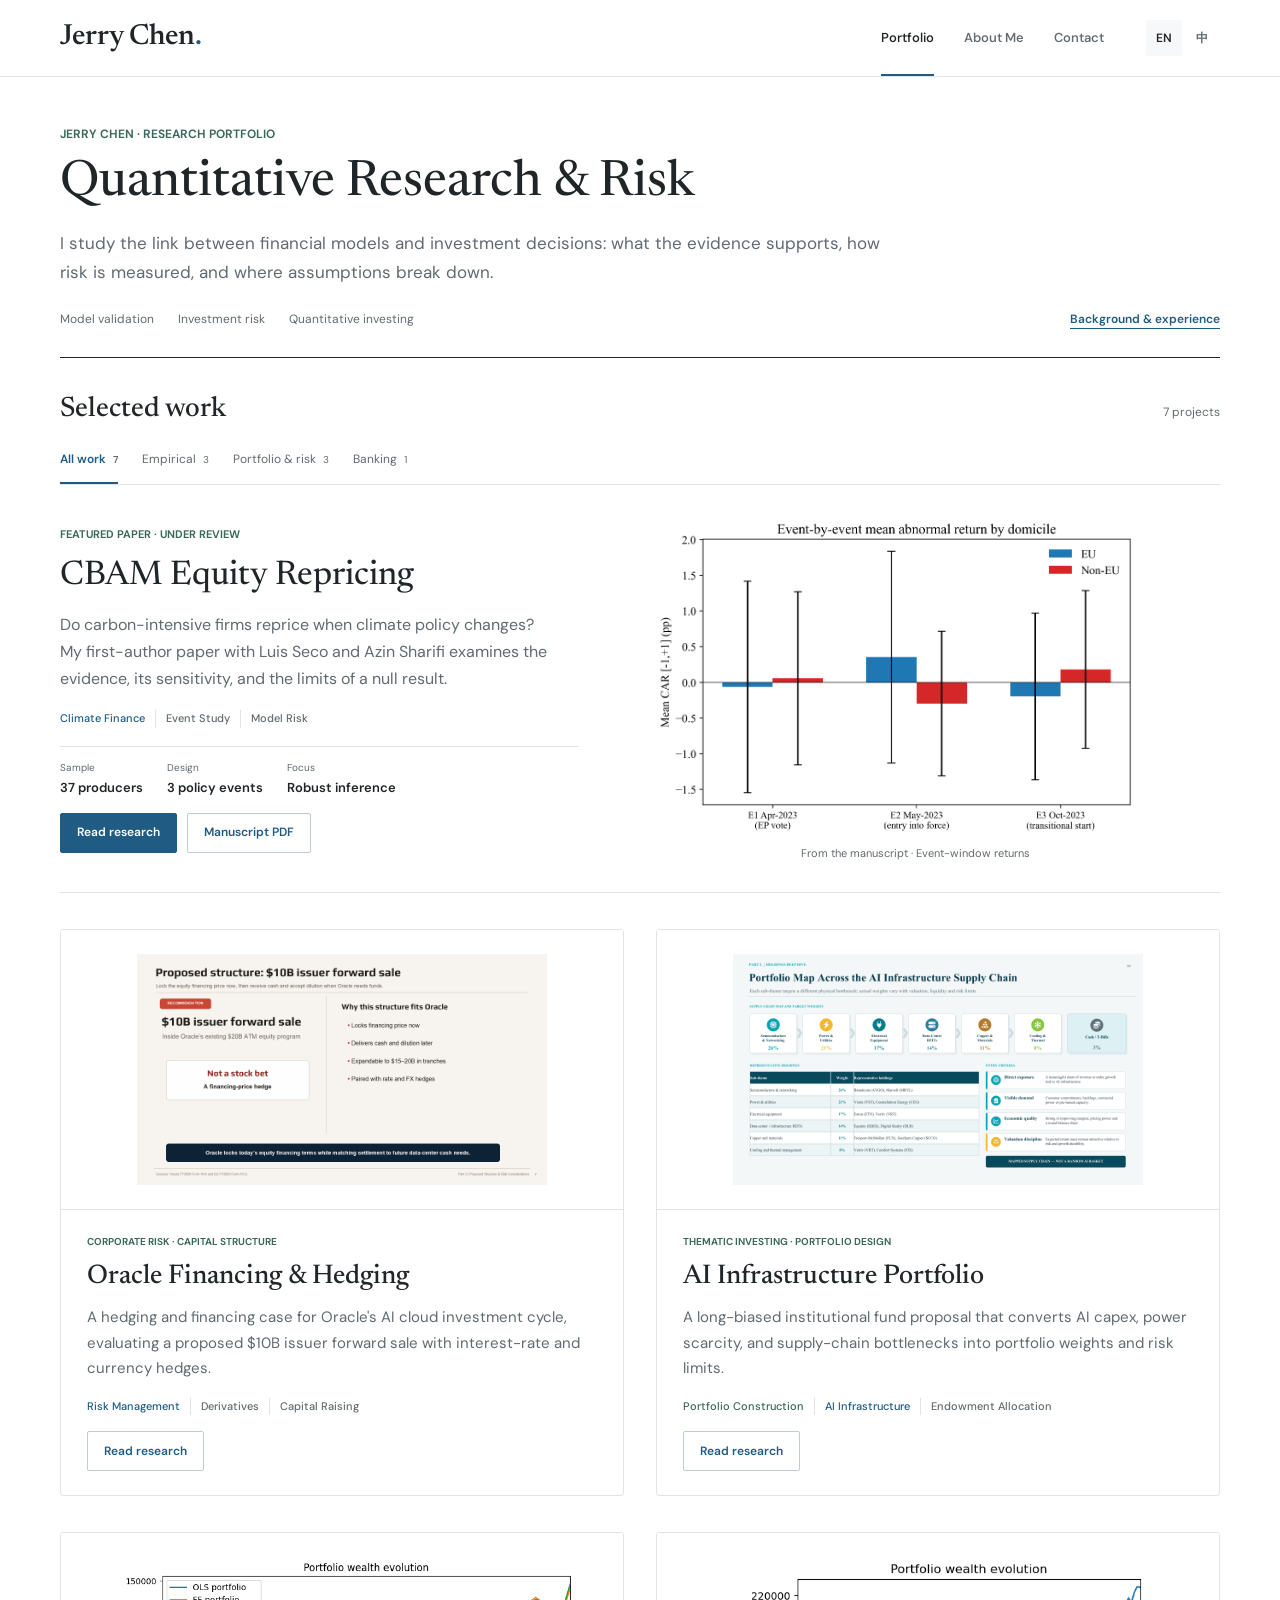
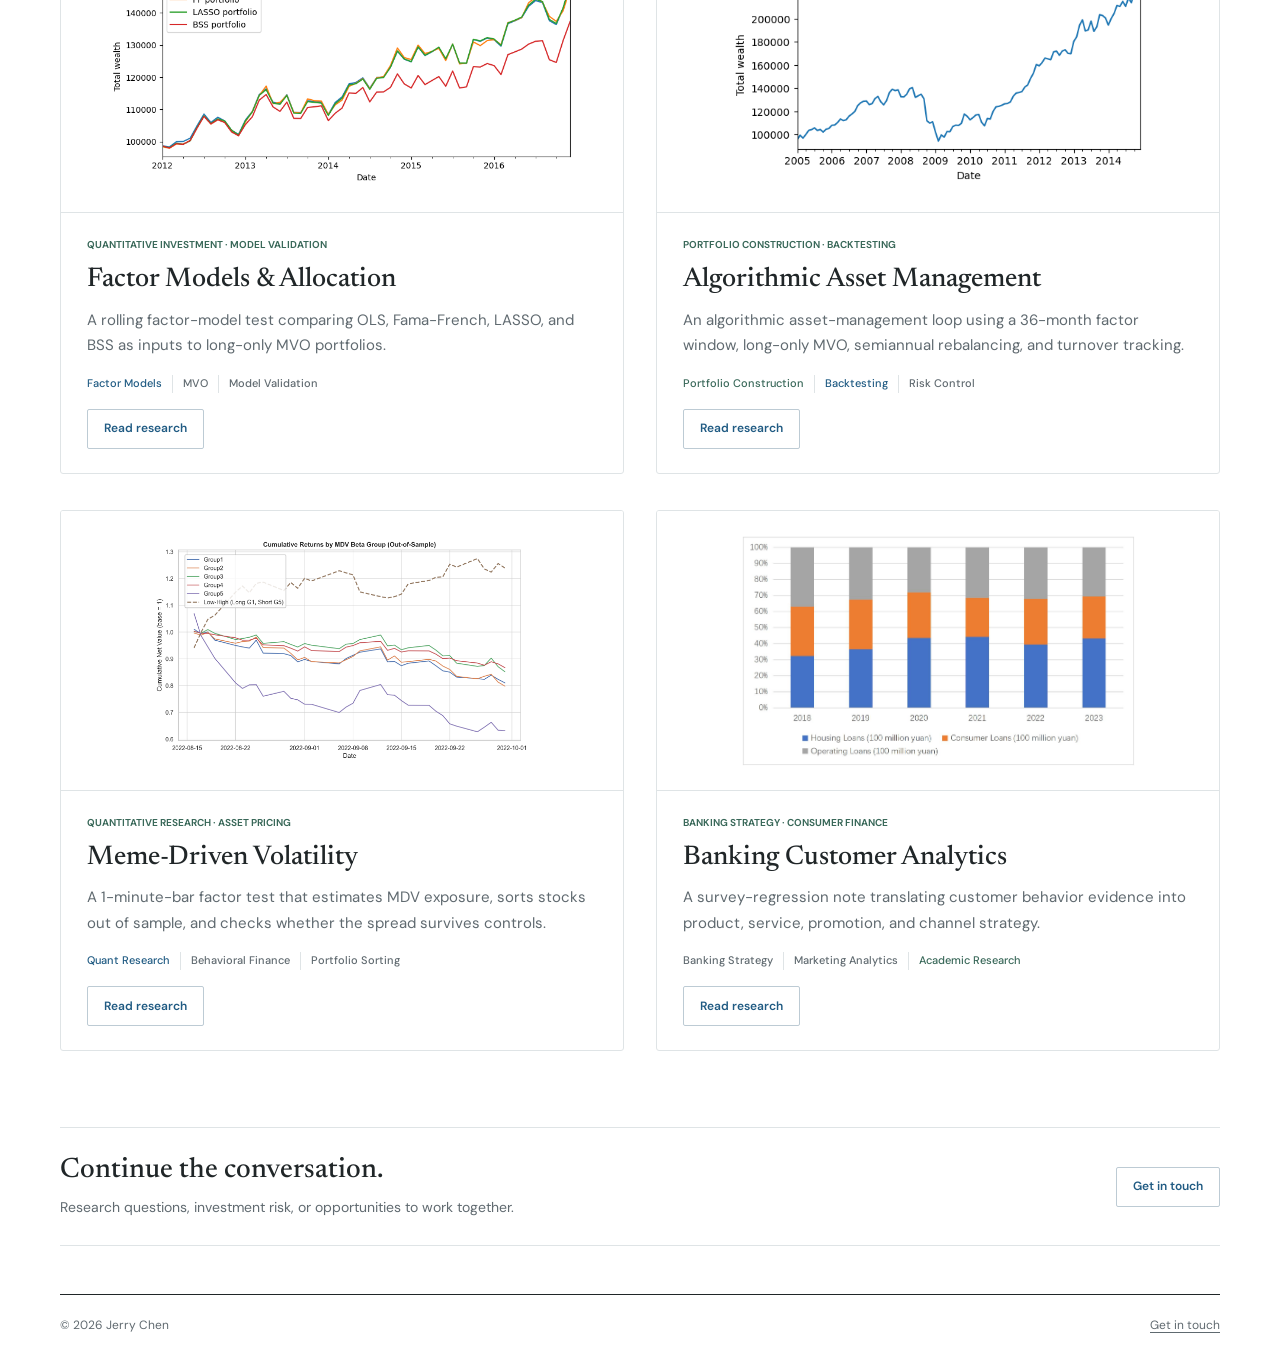
==== commit f22a3edb: "Refine portfolio with editorial research hierarchy and accessible navigation" ====
--- a/index.html
+++ b/index.html
@@ -5,7 +5,8 @@
     <meta name="viewport" content="width=device-width, initial-scale=1">
     <meta name="description" content="Jerry Chen: research in model validation, investment risk, quantitative investing and banking. Explore research notes, methods and results.">
     <title>Jerry Chen | Quantitative Research &amp; Risk</title>
-    <link rel="stylesheet" href="assets/css/styles.css?v=finance-20261023">
+    <link rel="preload" href="assets/fonts/newsreader-latin.woff2" as="font" type="font/woff2" crossorigin>
+    <link rel="stylesheet" href="assets/css/styles.css?v=editorial-20261023">
   </head>
   <body>
     <div class="layout">
@@ -26,49 +27,70 @@
       </header>
 
       <main id="content" class="main main-portfolio" tabindex="-1">
-        <section id="projects" class="page-title compact-title">
+        <section id="projects" class="page-title portfolio-intro">
           <p class="eyebrow">
-            <span class="en">Portfolio</span>
-            <span class="zh">作品集</span>
+            <span class="en">Jerry Chen · Research Portfolio</span>
+            <span class="zh">Jerry Chen · 研究作品集</span>
           </p>
           <h1>
             <span class="en">Quantitative Research &amp; Risk</span>
             <span class="zh">量化研究与风险分析</span>
           </h1>
-          <p class="home-intro"><span class="en">I study how financial models inform investment decisions: testing assumptions, evaluating portfolio risk, and assessing whether empirical signals hold out of sample. These projects bring together my work in quantitative research, banking and risk analysis.</span><span class="zh">我关注金融模型如何服务于投资决策：检验模型假设、评估投资组合风险，以及判断实证信号在样本外是否依然成立。这里汇集了我在量化研究、银行业务和风险分析方面的项目。</span></p>
+          <p class="home-intro"><span class="en">I study the link between financial models and investment decisions: what the evidence supports, how risk is measured, and where assumptions break down.</span><span class="zh">我关注金融模型与投资决策之间的联系：证据能够支持什么、风险如何衡量，以及模型假设在什么条件下会失效。</span></p>
+          <div class="intro-foot">
+            <div class="focus-areas"><span><span class="en">Model validation</span><span class="zh">模型验证</span></span><span><span class="en">Investment risk</span><span class="zh">投资风险</span></span><span><span class="en">Quantitative investing</span><span class="zh">量化投资</span></span></div>
+            <a href="about.html"><span class="en">Background &amp; experience</span><span class="zh">背景与经历</span></a>
+          </div>
         </section>
 
         <section class="section project-section" aria-labelledby="selected-work">
-          <h2 id="selected-work" class="sr-only"><span class="en">Selected Research</span><span class="zh">精选研究</span></h2>
-          <div class="project-cover-list">
-            <article class="project-cover-card">
-              <a class="project-cover-media contain" href="projects/cbam-equity-repricing.html?v=20260918" aria-label="Open CBAM equity repricing paper">
-                <img src="assets/img/cbam-paper-event-means.png" width="2102" height="1392" alt="Figure from the CBAM manuscript showing event-window returns and confidence bands">
-              </a>
-              <div class="project-cover-body">
-                <p class="project-cover-meta"><span class="en">Research paper · Under review</span><span class="zh">研究论文 · 审稿中</span></p>
-                <h3><a href="projects/cbam-equity-repricing.html?v=20260918"><span class="en">CBAM Equity Repricing</span><span class="zh">CBAM 与股票重新定价</span></a></h3>
-                <p><span class="en">First-author research with Luis Seco and Azin Sharifi: 37 metals producers, three policy events, and a careful distinction between a missing signal and evidence of no effect.</span><span class="zh">与 Luis Seco、Azin Sharifi 合作的第一作者研究：37 家金属企业、三个政策事件，区分“没有检出信号”和“证明没有效应”。</span></p>
+          <div class="research-heading">
+            <h2 id="selected-work"><span class="en">Selected work</span><span class="zh">精选研究</span></h2>
+            <span class="research-count" aria-live="polite" data-research-count><span class="en">7 projects</span><span class="zh">7 个项目</span></span>
+          </div>
+          <div class="research-filters" role="group" aria-label="Research categories" hidden>
+            <button type="button" data-research-filter="all" aria-pressed="true" aria-controls="research-list"><span class="en">All work</span><span class="zh">全部</span><small>7</small></button>
+            <button type="button" data-research-filter="empirical" aria-pressed="false" aria-controls="research-list"><span class="en">Empirical</span><span class="zh">实证研究</span><small>3</small></button>
+            <button type="button" data-research-filter="portfolio" aria-pressed="false" aria-controls="research-list"><span class="en">Portfolio &amp; risk</span><span class="zh">组合与风险</span><small>3</small></button>
+            <button type="button" data-research-filter="banking" aria-pressed="false" aria-controls="research-list"><span class="en">Banking</span><span class="zh">银行业务</span><small>1</small></button>
+          </div>
+          <div id="research-list" class="project-cover-list">
+            <article class="project-cover-card project-featured" data-research-category="empirical">
+              <div class="project-cover-body">
+                <p class="project-cover-meta"><span class="en">Featured paper · Under review</span><span class="zh">代表论文 · 审稿中</span></p>
+                <h3><a href="projects/cbam-equity-repricing.html?v=editorial-20261023"><span class="en">CBAM Equity Repricing</span><span class="zh">CBAM 与股票重新定价</span></a></h3>
+                <p><span class="en">Do carbon-intensive firms reprice when climate policy changes? My first-author paper with Luis Seco and Azin Sharifi examines the evidence, its sensitivity, and the limits of a null result.</span><span class="zh">气候政策变化时，高碳企业是否会被重新定价？我与 Luis Seco、Azin Sharifi 合作的第一作者论文，检验证据的稳健性，以及“不显著”究竟能够说明什么。</span></p>
                 <div class="chips">
                   <span class="chip accent"><span class="en">Climate Finance</span><span class="zh">气候金融</span></span>
                   <span class="chip"><span class="en">Event Study</span><span class="zh">事件研究</span></span>
                   <span class="chip plum"><span class="en">Model Risk</span><span class="zh">模型风险</span></span>
                 </div>
+                <dl class="project-facts">
+                  <div><dt><span class="en">Sample</span><span class="zh">样本</span></dt><dd><span class="en">37 producers</span><span class="zh">37 家金属企业</span></dd></div>
+                  <div><dt><span class="en">Design</span><span class="zh">设计</span></dt><dd><span class="en">3 policy events</span><span class="zh">3 个政策事件</span></dd></div>
+                  <div><dt><span class="en">Focus</span><span class="zh">重点</span></dt><dd><span class="en">Robust inference</span><span class="zh">稳健推断</span></dd></div>
+                </dl>
                 <div class="contact-links">
-                  <a class="read-more" href="projects/cbam-equity-repricing.html?v=20260918"><span class="en">Read research</span><span class="zh">阅读研究解读</span></a>
+                  <a class="read-more" href="projects/cbam-equity-repricing.html?v=editorial-20261023"><span class="en">Read research</span><span class="zh">阅读研究</span></a>
                   <a class="read-more" href="assets/docs/CBAM_Equity_Repricing_Manuscript.pdf" target="_blank" rel="noopener"><span class="en">Manuscript PDF</span><span class="zh">论文 PDF</span></a>
                 </div>
               </div>
-            </article>
-
-            <article class="project-cover-card">
-              <a class="project-cover-media contain" href="projects/oracle-issuer-forward.html?v=site-20260711" aria-label="Open Oracle issuer forward project">
+              <figure class="featured-exhibit">
+                <a class="project-cover-media contain" href="projects/cbam-equity-repricing.html?v=editorial-20261023" aria-label="Open CBAM equity repricing paper">
+                  <img src="assets/img/cbam-paper-event-means.png" width="2102" height="1392" alt="Figure from the CBAM manuscript showing event-window returns and confidence bands" fetchpriority="high">
+                </a>
+                <figcaption><span class="en">From the manuscript · Event-window returns</span><span class="zh">论文原图 · 事件窗口收益</span></figcaption>
+              </figure>
+            </article>
+
+            <article class="project-cover-card" data-research-category="portfolio">
+              <a class="project-cover-media contain" href="projects/oracle-issuer-forward.html?v=editorial-20261023" aria-label="Open Oracle issuer forward project">
                 <img src="assets/img/project-oracle-forward-sale.png" alt="Oracle issuer forward sale recommendation slide">
               </a>
               <div class="project-cover-body">
                 <p class="project-cover-meta"><span class="en">Corporate Risk · Capital Structure</span><span class="zh">企业风险 · 资本结构</span></p>
                 <h3>
-                  <a href="projects/oracle-issuer-forward.html?v=site-20260711">
+                  <a href="projects/oracle-issuer-forward.html?v=editorial-20261023">
                     <span class="en">Oracle Financing &amp; Hedging</span>
                     <span class="zh">Oracle 融资与对冲</span>
                   </a>
@@ -82,18 +104,18 @@
                   <span class="chip"><span class="en">Derivatives</span><span class="zh">衍生品</span></span>
                   <span class="chip plum"><span class="en">Capital Raising</span><span class="zh">资本筹集</span></span>
                 </div>
-                <a class="read-more" href="projects/oracle-issuer-forward.html?v=site-20260711"><span class="en">Read research</span><span class="zh">阅读研究</span></a>
-              </div>
-            </article>
-
-            <article class="project-cover-card">
-              <a class="project-cover-media contain" href="projects/ai-infrastructure-fund.html?v=site-20260711" aria-label="Open AI infrastructure fund project">
+                <a class="read-more" href="projects/oracle-issuer-forward.html?v=editorial-20261023"><span class="en">Read research</span><span class="zh">阅读研究</span></a>
+              </div>
+            </article>
+
+            <article class="project-cover-card" data-research-category="portfolio">
+              <a class="project-cover-media contain" href="projects/ai-infrastructure-fund.html?v=editorial-20261023" aria-label="Open AI infrastructure fund project">
                 <img src="assets/img/project-ai-infra-portfolio-map.png" alt="AI infrastructure supply-chain portfolio map">
               </a>
               <div class="project-cover-body">
                 <p class="project-cover-meta"><span class="en">Thematic Investing · Portfolio Design</span><span class="zh">主题投资 · 投资组合设计</span></p>
                 <h3>
-                  <a href="projects/ai-infrastructure-fund.html?v=site-20260711">
+                  <a href="projects/ai-infrastructure-fund.html?v=editorial-20261023">
                     <span class="en">AI Infrastructure Portfolio</span>
                     <span class="zh">AI 基础设施投资组合</span>
                   </a>
@@ -107,18 +129,18 @@
                   <span class="chip accent"><span class="en">AI Infrastructure</span><span class="zh">AI 基础设施</span></span>
                   <span class="chip"><span class="en">Endowment Allocation</span><span class="zh">捐赠基金配置</span></span>
                 </div>
-                <a class="read-more" href="projects/ai-infrastructure-fund.html?v=site-20260711"><span class="en">Read research</span><span class="zh">阅读研究</span></a>
-              </div>
-            </article>
-
-            <article class="project-cover-card">
-              <a class="project-cover-media contain" href="projects/factor-model-mvo.html?v=site-20260524" aria-label="Open factor model MVO project">
+                <a class="read-more" href="projects/ai-infrastructure-fund.html?v=editorial-20261023"><span class="en">Read research</span><span class="zh">阅读研究</span></a>
+              </div>
+            </article>
+
+            <article class="project-cover-card" data-research-category="empirical">
+              <a class="project-cover-media contain" href="projects/factor-model-mvo.html?v=editorial-20261023" aria-label="Open factor model MVO project">
                 <img src="assets/img/project-factor-mvo-wealth.png" alt="Portfolio wealth evolution for factor-model MVO portfolios">
               </a>
               <div class="project-cover-body">
                 <p class="project-cover-meta"><span class="en">Quantitative Investment · Model Validation</span><span class="zh">量化投资 · 模型验证</span></p>
                 <h3>
-                  <a href="projects/factor-model-mvo.html?v=site-20260524">
+                  <a href="projects/factor-model-mvo.html?v=editorial-20261023">
                     <span class="en">Factor Models &amp; Allocation</span>
                     <span class="zh">因子模型与资产配置</span>
                   </a>
@@ -132,18 +154,18 @@
                   <span class="chip"><span class="en">MVO</span><span class="zh">均值方差优化</span></span>
                   <span class="chip plum"><span class="en">Model Validation</span><span class="zh">模型验证</span></span>
                 </div>
-                <a class="read-more" href="projects/factor-model-mvo.html?v=site-20260524"><span class="en">Read research</span><span class="zh">阅读研究</span></a>
-              </div>
-            </article>
-
-            <article class="project-cover-card">
-              <a class="project-cover-media contain" href="projects/algorithmic-asset-management.html?v=site-20260524" aria-label="Open algorithmic asset management project">
+                <a class="read-more" href="projects/factor-model-mvo.html?v=editorial-20261023"><span class="en">Read research</span><span class="zh">阅读研究</span></a>
+              </div>
+            </article>
+
+            <article class="project-cover-card" data-research-category="portfolio">
+              <a class="project-cover-media contain" href="projects/algorithmic-asset-management.html?v=editorial-20261023" aria-label="Open algorithmic asset management project">
                 <img src="assets/img/project-algo-mvo-wealth.png" alt="Backtested portfolio wealth evolution">
               </a>
               <div class="project-cover-body">
                 <p class="project-cover-meta"><span class="en">Portfolio Construction · Backtesting</span><span class="zh">投资组合构建 · 回测</span></p>
                 <h3>
-                  <a href="projects/algorithmic-asset-management.html?v=site-20260524">
+                  <a href="projects/algorithmic-asset-management.html?v=editorial-20261023">
                     <span class="en">Algorithmic Asset Management</span>
                     <span class="zh">算法资产管理</span>
                   </a>
@@ -157,18 +179,18 @@
                   <span class="chip accent"><span class="en">Backtesting</span><span class="zh">回测</span></span>
                   <span class="chip"><span class="en">Risk Control</span><span class="zh">风险控制</span></span>
                 </div>
-                <a class="read-more" href="projects/algorithmic-asset-management.html?v=site-20260524"><span class="en">Read research</span><span class="zh">阅读研究</span></a>
-              </div>
-            </article>
-
-            <article class="project-cover-card">
-              <a class="project-cover-media contain" href="projects/meme-driven-volatility.html?v=site-20260521" aria-label="Open meme volatility project">
+                <a class="read-more" href="projects/algorithmic-asset-management.html?v=editorial-20261023"><span class="en">Read research</span><span class="zh">阅读研究</span></a>
+              </div>
+            </article>
+
+            <article class="project-cover-card" data-research-category="empirical">
+              <a class="project-cover-media contain" href="projects/meme-driven-volatility.html?v=editorial-20261023" aria-label="Open meme volatility project">
                 <img src="assets/img/project-meme-cumulative-returns.png" alt="Cumulative returns by MDV exposure group">
               </a>
               <div class="project-cover-body">
                 <p class="project-cover-meta"><span class="en">Quantitative Research · Asset Pricing</span><span class="zh">量化研究 · 资产定价</span></p>
                 <h3>
-                  <a href="projects/meme-driven-volatility.html?v=site-20260521">
+                  <a href="projects/meme-driven-volatility.html?v=editorial-20261023">
                     <span class="en">Meme-Driven Volatility</span>
                     <span class="zh">Meme 驱动波动率</span>
                   </a>
@@ -182,18 +204,18 @@
                   <span class="chip"><span class="en">Behavioral Finance</span><span class="zh">行为金融</span></span>
                   <span class="chip plum"><span class="en">Portfolio Sorting</span><span class="zh">投资组合排序</span></span>
                 </div>
-                <a class="read-more" href="projects/meme-driven-volatility.html?v=site-20260521"><span class="en">Read research</span><span class="zh">阅读研究</span></a>
-              </div>
-            </article>
-
-            <article class="project-cover-card">
-              <a class="project-cover-media contain" href="projects/bank-personal-finance-marketing.html?v=site-20260521" aria-label="Open bank marketing project">
+                <a class="read-more" href="projects/meme-driven-volatility.html?v=editorial-20261023"><span class="en">Read research</span><span class="zh">阅读研究</span></a>
+              </div>
+            </article>
+
+            <article class="project-cover-card" data-research-category="banking">
+              <a class="project-cover-media contain" href="projects/bank-personal-finance-marketing.html?v=editorial-20261023" aria-label="Open bank marketing project">
                 <img src="assets/img/bank-paper-chart-000.jpg" alt="Bank A personal loan product structure by year">
               </a>
               <div class="project-cover-body">
                 <p class="project-cover-meta"><span class="en">Banking Strategy · Consumer Finance</span><span class="zh">银行策略 · 消费金融</span></p>
                 <h3>
-                  <a href="projects/bank-personal-finance-marketing.html?v=site-20260521">
+                  <a href="projects/bank-personal-finance-marketing.html?v=editorial-20261023">
                     <span class="en">Banking Customer Analytics</span>
                     <span class="zh">银行客户行为分析</span>
                   </a>
@@ -207,15 +229,20 @@
                   <span class="chip"><span class="en">Marketing Analytics</span><span class="zh">营销分析</span></span>
                   <span class="chip gold"><span class="en">Academic Research</span><span class="zh">学术研究</span></span>
                 </div>
-                <a class="read-more" href="projects/bank-personal-finance-marketing.html?v=site-20260521"><span class="en">Read research</span><span class="zh">阅读研究</span></a>
-              </div>
-            </article>
-          </div>
+                <a class="read-more" href="projects/bank-personal-finance-marketing.html?v=editorial-20261023"><span class="en">Read research</span><span class="zh">阅读研究</span></a>
+              </div>
+            </article>
+          </div>
+        </section>
+
+        <section class="portfolio-close" aria-labelledby="conversation-heading">
+          <div><h2 id="conversation-heading"><span class="en">Continue the conversation.</span><span class="zh">进一步交流</span></h2><p><span class="en">Research questions, investment risk, or opportunities to work together.</span><span class="zh">欢迎探讨研究问题、投资风险与合作机会。</span></p></div>
+          <a class="read-more" href="contact.html"><span class="en">Get in touch</span><span class="zh">联系我</span></a>
         </section>
 
         <footer class="footer"><span>© 2026 Jerry Chen</span><a href="contact.html"><span class="en">Get in touch</span><span class="zh">联系我</span></a></footer>
       </main>
     </div>
-    <script src="assets/js/main.js?v=finance-20261023"></script>
+    <script src="assets/js/main.js?v=editorial-20261023"></script>
   </body>
 </html>
--- a/assets/css/styles.css
+++ b/assets/css/styles.css
@@ -1,19 +1,35 @@
+@font-face {
+  font-family: "DM Sans";
+  src: url("../fonts/dm-sans-latin.woff2") format("woff2");
+  font-style: normal;
+  font-weight: 100 1000;
+  font-display: swap;
+}
+@font-face {
+  font-family: "Newsreader";
+  src: url("../fonts/newsreader-latin.woff2") format("woff2");
+  font-style: normal;
+  font-weight: 200 800;
+  font-display: swap;
+}
 :root {
   color-scheme: light;
   --bg: #ffffff;
   --panel: #ffffff;
-  --ink: #20262c;
-  --muted: #59636d;
-  --line: #dce1e5;
-  --soft: #f5f7f8;
-  --accent: #205c86;
-  --accent-2: #3e6660;
+  --ink: #202628;
+  --muted: #606a70;
+  --line: #dfe4e6;
+  --soft: #f6f8f9;
+  --accent: #205b83;
+  --accent-2: #396859;
   --accent-3: #59636d;
+  --serif: "Newsreader", Georgia, "Noto Serif SC", "Songti SC", SimSun, serif;
   font-size: 16px;
 }
 * { box-sizing: border-box; }
 html { scroll-behavior: smooth; scroll-padding-top: 104px; }
-body { margin: 0; background: var(--bg); color: var(--ink); font-family: Inter, "Segoe UI", "PingFang SC", "Microsoft YaHei", sans-serif; line-height: 1.65; letter-spacing: 0; }
+body { margin: 0; background: var(--bg); color: var(--ink); font-family: "DM Sans", "Microsoft YaHei", "PingFang SC", "Segoe UI", sans-serif; line-height: 1.7; letter-spacing: 0; -webkit-font-smoothing: antialiased; }
+[hidden] { display: none !important; }
 [data-lang="en"] .zh, [data-lang="zh"] .en { display: none !important; }
 a { color: inherit; text-decoration: none; }
 a:hover { color: var(--accent); }
@@ -30,50 +46,52 @@
 .skip-link { position: fixed; top: 8px; left: 16px; z-index: 100; padding: 10px 16px; background: var(--ink); color: #fff; transform: translateY(-160%); }
 .skip-link:focus { transform: translateY(0); color: #fff; }
 .site-header { position: sticky; top: 0; z-index: 20; border-bottom: 1px solid var(--line); background: #fff; }
-.header-inner { width: min(1160px, calc(100% - 64px)); min-height: 80px; margin: 0 auto; display: flex; align-items: center; gap: 36px; }
-.site-brand { flex-shrink: 0; margin-right: auto; font-family: Georgia, "Times New Roman", serif; font-size: 26px; font-weight: 700; line-height: 1.2; }
+.header-inner { width: min(1160px, calc(100% - 64px)); min-height: 76px; margin: 0 auto; display: flex; align-items: center; gap: 42px; }
+.site-brand { flex-shrink: 0; margin-right: auto; font-family: var(--serif); font-size: 29px; font-weight: 550; line-height: 1.2; }
 .brand-period { color: var(--accent); }
 .site-nav { display: flex; align-items: stretch; gap: 30px; }
-.site-nav a { display: flex; align-items: center; min-height: 80px; border-bottom: 2px solid transparent; padding-top: 2px; color: var(--muted); font-size: 14px; font-weight: 600; white-space: nowrap; }
+.site-nav a { display: flex; align-items: center; min-height: 76px; border-bottom: 2px solid transparent; padding-top: 2px; color: var(--muted); font-size: 13px; font-weight: 550; white-space: nowrap; }
 .site-nav a:hover, .site-nav a[aria-current="page"] { color: var(--ink); border-bottom-color: var(--accent); }
 .segmented { display: flex; flex-shrink: 0; gap: 2px; }
 .segmented button { min-width: 36px; min-height: 36px; border: 0; border-radius: 3px; background: #fff; padding: 6px 8px; color: var(--muted); font-size: 12px; font-weight: 600; }
 .segmented button.is-active { background: var(--soft); color: var(--ink); }
 .segmented button:hover { color: var(--accent); }
-.main { width: min(1160px, calc(100% - 64px)); margin: 0 auto; padding: 40px 0; }
+.main { width: min(1160px, calc(100% - 64px)); margin: 0 auto; padding: 48px 0 28px; }
 .main:focus { outline: none; }
-.main-article { max-width: 920px; }
-.main-about { max-width: 1000px; }
+.main-article { max-width: 1160px; }
+.main-about { max-width: 1160px; }
 .main-contact { max-width: 920px; min-height: calc(100vh - 81px); }
-.page-title { margin-bottom: 24px; max-width: 870px; }
+.page-title { margin-bottom: 28px; max-width: 940px; }
 .eyebrow, .section-kicker, .project-cover-meta { margin: 0 0 12px; color: var(--muted); font-size: 12px; font-weight: 650; line-height: 1.5; text-transform: uppercase; }
-.page-title h1, .article-header h1 { margin: 0; font-family: Georgia, "Times New Roman", serif; font-size: 38px; line-height: 1.18; font-weight: 700; }
-.home-intro, .page-title > p:not(.eyebrow) { margin: 16px 0 0; max-width: 810px; font-size: 17px; color: var(--muted); }
+.page-title h1, .article-header h1 { margin: 0; font-family: var(--serif); font-size: 46px; line-height: 1.12; font-weight: 450; }
+.home-intro, .page-title > p:not(.eyebrow) { margin: 18px 0 0; max-width: 820px; font-size: 17px; color: var(--muted); }
 .section { padding: 28px 0; }
-.section h2, .article-section h2 { margin: 0 0 18px; font-family: Georgia, "Times New Roman", serif; font-size: 28px; line-height: 1.25; }
+.section h2, .article-section h2 { margin: 0 0 18px; font-family: var(--serif); font-size: 30px; font-weight: 500; line-height: 1.25; }
 .project-section { padding-top: 8px; }
-.project-cover-list { display: grid; grid-template-columns: repeat(2, minmax(0, 1fr)); gap: 28px; }
-.project-cover-card { display: flex; flex-direction: column; min-width: 0; border: 1px solid var(--line); border-radius: 4px; overflow: hidden; background: #fff; }
+.project-cover-list { display: grid; grid-template-columns: repeat(2, minmax(0, 1fr)); gap: 36px 32px; }
+.project-cover-card { display: flex; flex-direction: column; min-width: 0; border: 1px solid var(--line); border-radius: 3px; overflow: hidden; background: #fff; transition: border-color .2s; }
+.project-cover-card:hover { border-color: #94a9b7; }
 .project-cover-media { position: relative; display: block; flex-shrink: 0; aspect-ratio: 16 / 9; max-height: 280px; border-bottom: 1px solid var(--line); background: #fff; }
-.project-cover-media img { position: absolute; inset: 0; width: 100%; height: 100%; object-fit: contain; padding: 16px; }
-.project-cover-body { display: flex; flex: 1; flex-direction: column; gap: 12px; padding: 24px; min-width: 0; }
-.project-cover-body h3 { margin: 0; font-family: Georgia, "Times New Roman", serif; font-size: 23px; line-height: 1.25; }
+.project-cover-media img { position: absolute; inset: 0; width: 100%; height: 100%; object-fit: contain; padding: 24px; }
+.project-cover-body { display: flex; flex: 1; flex-direction: column; gap: 12px; padding: 24px 26px; min-width: 0; }
+.project-cover-body h3 { margin: 0; font-family: var(--serif); font-size: 27px; font-weight: 500; line-height: 1.18; }
 .project-cover-body p { margin: 0; color: var(--muted); font-size: 15px; }
-.project-cover-body .project-cover-meta { font-size: 12px; }
+.project-cover-body .project-cover-meta { font-size: 10px; font-weight: 650; color: var(--accent-2); }
 .project-cover-body > .read-more, .project-cover-body > .contact-links { margin-top: auto; }
-.chips { display: flex; flex-wrap: wrap; gap: 6px; }
-.chip { padding: 3px 7px; border-radius: 2px; background: var(--soft); color: var(--muted); font-size: 11px; font-weight: 600; line-height: 1.6; }
+.chips { display: flex; flex-wrap: wrap; gap: 6px 0; padding: 4px 0; }
+.chip { padding: 0 10px; border-left: 1px solid var(--line); background: transparent; color: var(--muted); font-size: 11px; font-weight: 500; line-height: 1.6; }
+.chip:first-child { border-left: 0; padding-left: 0; }
 .chip.accent { color: var(--accent); }
 .chip.gold { color: var(--accent-2); }
 .chip.plum { color: var(--muted); }
-.read-more, .small-link { display: inline-flex; width: fit-content; min-height: 38px; align-items: center; justify-content: center; padding: 8px 13px; border: 1px solid #a7bccb; border-radius: 3px; background: #fff; color: var(--accent); font-size: 13px; font-weight: 600; line-height: 1.4; text-align: center; }
-.read-more:hover, .small-link:hover { border-color: var(--accent); background: #f1f6fa; }
+.read-more, .small-link { display: inline-flex; width: fit-content; min-height: 40px; align-items: center; justify-content: center; padding: 9px 16px; border: 1px solid #bdcbd4; border-radius: 2px; background: #fff; color: var(--accent); font-size: 12px; font-weight: 600; line-height: 1.4; text-align: center; transition: background .15s, border-color .15s; }
+.read-more:hover, .small-link:hover { border-color: var(--accent); background: #f0f5f8; }
 .button-primary { background: var(--accent); border-color: var(--accent); color: #fff; }
 .button-primary:hover { background: #174b6f; color: #fff; }
 .contact-links { display: flex; flex-wrap: wrap; align-items: center; gap: 10px; }
-.profile-intro { display: grid; grid-template-columns: 170px minmax(0, 1fr); gap: 36px; align-items: start; padding: 8px 0 32px; border-bottom: 1px solid var(--line); }
+.profile-intro { display: grid; grid-template-columns: 180px minmax(0, 1fr); gap: 48px; align-items: start; padding: 8px 0 40px; border-bottom: 1px solid var(--line); }
 .profile-portrait { width: 170px; aspect-ratio: 1; object-fit: cover; object-position: center 62%; border-radius: 4px; }
-.profile-copy h2 { font-size: 28px; margin: 0 0 12px; font-family: Georgia, "Times New Roman", serif; }
+.profile-copy h2 { font-size: 32px; margin: 0 0 12px; font-weight: 500; font-family: var(--serif); }
 .profile-copy p { margin: 0 0 18px; color: var(--muted); max-width: 680px; }
 .profile-links { display: flex; flex-wrap: wrap; gap: 12px 24px; }
 .profile-links a { font-size: 14px; color: var(--accent); text-decoration: underline; text-underline-offset: 4px; }
@@ -83,7 +101,7 @@
 .section-heading > a { color: var(--accent); text-decoration: underline; text-underline-offset: 4px; font-size: 14px; }
 .research-links { display: grid; grid-template-columns: repeat(2, minmax(0, 1fr)); gap: 24px; }
 .research-link { min-width: 0; border-top: 2px solid var(--line); padding: 20px 0 8px; }
-.research-link h3 { margin: 0 0 10px; font-size: 21px; font-family: Georgia, "Times New Roman", serif; line-height: 1.3; }
+.research-link h3 { margin: 0 0 10px; font-size: 25px; font-family: var(--serif); font-weight: 500; line-height: 1.3; }
 .research-link p:not(.eyebrow) { color: var(--muted); margin: 0 0 16px; font-size: 15px; }
 .directory-list { border-top: 1px solid var(--line); }
 .directory-item { display: grid; grid-template-columns: 180px minmax(0, 1fr); gap: 24px; border-bottom: 1px solid var(--line); padding: 18px 0; }
@@ -92,7 +110,7 @@
 .directory-item p:not(.directory-date) { margin: 0; color: var(--muted); font-size: 15px; }
 .life-grid { display: grid; gap: 0; border-top: 1px solid var(--line); }
 .life-card { display: grid; grid-template-columns: minmax(0, 1fr) minmax(0, .85fr); gap: 36px; align-items: center; padding: 28px 0; border-bottom: 1px solid var(--line); }
-.life-copy h3 { margin: 0 0 12px; font-family: Georgia, "Times New Roman", serif; font-size: 22px; line-height: 1.3; }
+.life-copy h3 { margin: 0 0 12px; font-family: var(--serif); font-size: 25px; font-weight: 500; line-height: 1.3; }
 .life-copy p:not(.section-kicker) { margin: 0; color: var(--muted); font-size: 15px; }
 .life-visual { min-width: 0; }
 .cat-visual { display: grid; grid-template-columns: repeat(2, minmax(0, 1fr)); gap: 14px; }
@@ -106,26 +124,26 @@
 .basketball-visual, .scifi-visual { border-left: 2px solid var(--line); padding: 18px 24px; }
 .scoreboard { display: grid; gap: 6px; }
 .scoreboard span, .scoreboard small, .book-card > span { color: var(--muted); font-size: 12px; text-transform: uppercase; }
-.scoreboard strong { font-family: Georgia, "Times New Roman", serif; font-size: 28px; line-height: 1.2; }
+.scoreboard strong { font-family: var(--serif); font-size: 28px; font-weight: 500; line-height: 1.2; }
 .game-tags { display: flex; flex-wrap: wrap; gap: 18px; margin-top: 12px; }
 .book-card { display: grid; gap: 8px; }
-.book-card strong { font-family: Georgia, "Times New Roman", serif; font-size: 24px; line-height: 1.3; }
+.book-card strong { font-family: var(--serif); font-size: 26px; font-weight: 500; line-height: 1.3; }
 .contact-grid { display: grid; gap: 0; border-top: 1px solid var(--line); }
 .contact-card { display: grid; grid-template-columns: 140px minmax(0, 1fr); gap: 24px; border-bottom: 1px solid var(--line); padding: 24px 0; }
 .contact-card > span { color: var(--muted); font-size: 13px; }
 .contact-card strong { min-width: 0; overflow-wrap: anywhere; font-size: 18px; font-weight: 500; }
 .contact-card:hover strong { color: var(--accent); text-decoration: underline; text-underline-offset: 4px; }
-.article-header { display: grid; gap: 16px; margin-bottom: 26px; }
+.article-header { display: grid; gap: 18px; margin-bottom: 26px; }
 .article-header > p { margin: 0; }
 .article-header > p:not(.eyebrow) { max-width: 790px; color: var(--muted); font-size: 17px; }
-.article-hero { margin-top: 6px; border: 1px solid var(--line); border-radius: 3px; background: #fff; }
-.article-hero img { width: 100%; height: auto; max-height: 480px; object-fit: contain; padding: 16px; }
+.article-hero { margin-top: 10px; border-block: 1px solid var(--line); background: #fff; }
+.article-hero img { width: 100%; height: auto; max-height: 460px; object-fit: contain; padding: 24px 16px; }
 .article-body { font-size: 16px; }
 .article-toc { display: flex; flex-wrap: wrap; gap: 8px 24px; border-top: 1px solid var(--line); border-bottom: 1px solid var(--line); margin-bottom: 8px; padding: 16px 0; font-size: 13px; font-weight: 600; }
 .article-toc a { color: var(--accent); }
 .article-toc a:hover { text-decoration: underline; text-underline-offset: 4px; }
 .article-section { padding: 28px 0; border-bottom: 1px solid var(--line); }
-.article-section h3 { margin: 24px 0 10px; font-family: Georgia, "Times New Roman", serif; font-size: 20px; line-height: 1.3; }
+.article-section h3 { margin: 24px 0 10px; font-family: var(--serif); font-size: 24px; font-weight: 500; line-height: 1.3; }
 .article-section p, .article-section ul, .article-section ol { margin: 0 0 16px; }
 .article-section p, .article-section li { color: var(--muted); }
 .article-section > p:not(.formula):not(.code-line), .article-section > ul, .article-section > ol { max-width: 78ch; }
@@ -149,27 +167,121 @@
 .article-body figure { margin-bottom: 20px; }
 .article-body figure img { width: 100%; height: auto; object-fit: contain; background: #fff; }
 figcaption { color: var(--muted); font-size: 13px; line-height: 1.6; padding-top: 12px; }
-.footer { display: flex; justify-content: space-between; flex-wrap: wrap; gap: 16px; margin-top: 40px; border-top: 1px solid var(--line); padding-top: 20px; color: var(--muted); font-size: 12px; }
+.footer { display: flex; justify-content: space-between; flex-wrap: wrap; gap: 16px; margin-top: 48px; border-top: 1px solid var(--ink); padding-top: 20px; color: var(--muted); font-size: 12px; }
 .footer a { text-decoration: underline; text-underline-offset: 3px; }
+
+.portfolio-intro { max-width: none; margin-bottom: 26px; }
+.portfolio-intro .eyebrow { color: var(--accent-2); }
+.portfolio-intro h1 { font-size: 50px; }
+.intro-foot { display: flex; justify-content: space-between; flex-wrap: wrap; align-items: center; gap: 16px; margin-top: 22px; padding-bottom: 28px; border-bottom: 1px solid var(--ink); }
+.focus-areas { display: flex; flex-wrap: wrap; gap: 8px 24px; color: var(--muted); font-size: 12px; }
+.intro-foot > a { color: var(--accent); font-size: 12px; font-weight: 600; text-decoration: underline; text-underline-offset: 5px; }
+.research-heading { display: flex; justify-content: space-between; align-items: baseline; gap: 16px; margin-bottom: 12px; }
+.research-heading h2 { font-size: 28px; margin: 0; }
+.research-count { color: var(--muted); font-size: 12px; font-variant-numeric: tabular-nums; }
+.research-filters { display: flex; flex-wrap: wrap; gap: 0 24px; margin: 0 0 24px; border-bottom: 1px solid var(--line); }
+.research-filters button { display: inline-flex; align-items: center; gap: 7px; padding: 10px 0 12px; min-height: 44px; border: 0; border-bottom: 2px solid transparent; background: #fff; color: var(--muted); font-size: 12px; }
+.research-filters button[aria-pressed="true"] { color: var(--accent); border-bottom-color: var(--accent); font-weight: 600; }
+.research-filters button:hover { color: var(--ink); }
+.research-filters small { color: var(--muted); font-size: 10px; font-variant-numeric: tabular-nums; }
+.project-featured { grid-column: 1 / -1; display: grid; grid-template-columns: minmax(0, .92fr) minmax(0, 1.08fr); align-items: center; gap: 32px; padding: 8px 0 30px; border: 0; border-bottom: 1px solid var(--line); border-radius: 0; }
+.project-featured .project-cover-body { padding: 0; gap: 14px; }
+.project-featured .project-cover-meta { color: var(--accent-2); font-size: 11px; }
+.project-featured .project-cover-body h3 { font-size: 34px; font-weight: 450; }
+.project-featured .project-cover-body > p:not(.project-cover-meta) { font-size: 16px; max-width: 490px; }
+.project-featured .project-cover-media { aspect-ratio: 16 / 9; max-height: 320px; border: 0; }
+.project-featured .project-cover-media img { padding: 0; }
+.featured-exhibit { min-width: 0; }
+.featured-exhibit figcaption { padding: 8px 0 0; font-size: 11px; text-align: center; }
+.project-featured .read-more:first-child { background: var(--accent); border-color: var(--accent); color: #fff; }
+.project-featured .read-more:first-child:hover { background: #174b6f; }
+.project-facts { display: flex; flex-wrap: wrap; gap: 8px 24px; padding: 12px 0 0; margin: 0; border-top: 1px solid var(--line); }
+.project-facts div { display: grid; gap: 1px; }
+.project-facts dt { font-size: 10px; color: var(--muted); }
+.project-facts dd { font-size: 13px; font-weight: 600; color: var(--ink); margin: 0; }
+.portfolio-close { display: flex; flex-wrap: wrap; justify-content: space-between; align-items: center; gap: 24px; margin-top: 48px; padding: 26px 0; border-block: 1px solid var(--line); }
+.portfolio-close h2 { font: 500 28px/1.2 var(--serif); margin: 0 0 8px; }
+.portfolio-close p { margin: 0; color: var(--muted); font-size: 14px; }
+.main-about > .section { display: grid; grid-template-columns: 180px minmax(0, 1fr); gap: 48px; padding: 36px 0; border-bottom: 1px solid var(--line); }
+.main-about > .section > h2 { font-size: 25px; }
+.main-about .section-heading { display: block; }
+.main-about .section-heading h2 { font-size: 25px; }
+.main-about .section-heading > a { display: inline-block; font-size: 12px; margin-top: 12px; }
+.main-about .research-link { padding-top: 0; border: 0; }
+.main-about .research-link .eyebrow { font-size: 10px; color: var(--accent-2); }
+.main-about .directory-list, .main-about .life-grid { border-top: 0; }
+.main-about .directory-item:first-child { padding-top: 0; }
+.main-about .directory-item:last-child, .main-about .life-card:last-child { border-bottom: 0; padding-bottom: 0; }
+.main-about .directory-item { grid-template-columns: 160px minmax(0, 1fr); }
+.main-about .life-card:first-child { padding-top: 0; }
+.main-about .life-card { gap: 30px; }
+.article-breadcrumb { display: flex; flex-wrap: wrap; align-items: center; justify-content: space-between; gap: 16px; margin-bottom: 34px; font-size: 12px; color: var(--muted); }
+.article-breadcrumb a { color: var(--accent); text-decoration: underline; text-underline-offset: 4px; }
+.article-layout { display: grid; grid-template-columns: 168px minmax(0, 1fr); gap: 0 48px; align-items: start; }
+.article-layout > .article-header { grid-column: 2; min-width: 0; }
+.article-layout > .article-toc { grid-column: 1; grid-row: 2; position: sticky; top: 108px; display: flex; flex-direction: column; gap: 0; align-self: start; padding: 0; margin: 0; border: 0; font-size: 12px; }
+.article-toc .toc-label { margin: 0 0 12px; color: var(--muted); font-size: 10px; font-weight: 600; text-transform: uppercase; }
+.article-layout > .article-toc a { padding: 8px 12px; border-left: 1px solid var(--line); color: var(--muted); font-weight: 400; line-height: 1.4; }
+.article-layout > .article-toc a[aria-current="location"] { border-left: 2px solid var(--accent); padding-left: 11px; color: var(--accent); font-weight: 600; background: var(--soft); }
+.article-layout > .article-body { grid-column: 2; grid-row: 2; min-width: 0; }
+.article-layout .article-section:first-child { padding-top: 0; }
+.article-layout .article-section > p:not(.formula):not(.code-line), .article-layout .article-section > ul, .article-layout .article-section > ol { max-width: 76ch; }
+.article-end { margin-top: 32px; padding-top: 24px; border-top: 1px solid var(--ink); display: flex; flex-wrap: wrap; justify-content: space-between; gap: 12px; }
+.reading-progress { position: absolute; inset: auto 0 -1px; height: 2px; pointer-events: none; }
+.reading-progress span { display: block; height: 100%; width: 100%; transform: scaleX(0); transform-origin: left; background: var(--accent); }
+
 @media (max-width: 900px) {
   .header-inner { gap: 24px; }
   .site-nav { gap: 24px; }
   .project-cover-list { gap: 22px; }
   .project-cover-body { padding: 20px; }
-  .project-cover-body h3 { font-size: 21px; }
+  .project-cover-body h3 { font-size: 24px; }
+  .portfolio-intro h1 { font-size: 42px; }
+  .project-featured { gap: 24px; }
+  .project-featured .project-cover-body h3 { font-size: 30px; }
+  .project-featured .project-cover-body > p:not(.project-cover-meta) { font-size: 14px; }
+  .project-facts { gap: 8px 16px; }
+  .article-layout { grid-template-columns: 132px minmax(0, 1fr); gap: 0 28px; }
+  .article-header h1 { font-size: 38px; }
+  .main-about > .section { grid-template-columns: 145px minmax(0, 1fr); gap: 28px; }
+  .main-about .research-links { grid-template-columns: 1fr; }
+  .main-about .life-card { grid-template-columns: 1fr; }
 }
 @media (max-width: 720px) {
   html { scroll-padding-top: 136px; }
   .header-inner { width: calc(100% - 40px); display: grid; grid-template-columns: 1fr auto; gap: 0 16px; padding-top: 14px; }
-  .site-brand { font-size: 24px; }
+  .site-brand { font-size: 27px; }
   .language-control { grid-column: 2; grid-row: 1; }
   .site-nav { grid-column: 1 / -1; grid-row: 2; justify-content: space-between; gap: 16px; }
   .site-nav a { min-height: 52px; font-size: 13px; }
   .main { width: calc(100% - 40px); padding-top: 28px; }
-  .page-title h1, .article-header h1 { font-size: 30px; }
+  .page-title h1, .article-header h1 { font-size: 34px; }
   .home-intro, .page-title > p:not(.eyebrow), .article-header > p:not(.eyebrow) { font-size: 16px; }
   .section h2, .article-section h2 { font-size: 25px; }
   .project-cover-list, .research-links, .figure-grid { grid-template-columns: 1fr; }
+  .portfolio-intro h1 { font-size: 38px; }
+  .intro-foot { padding-bottom: 22px; margin-top: 18px; }
+  .focus-areas { gap: 5px 16px; font-size: 11px; }
+  .research-heading h2 { font-size: 26px; }
+  .research-filters { gap: 0 18px; }
+  .research-filters button { font-size: 11px; }
+  .project-featured { grid-template-columns: 1fr; gap: 22px; padding-bottom: 24px; }
+  .project-featured .featured-exhibit { grid-row: 1; }
+  .project-featured .project-cover-body h3 { font-size: 30px; }
+  .project-featured .project-cover-body > p:not(.project-cover-meta) { font-size: 15px; }
+  .project-featured .project-cover-media { max-height: 330px; }
+  .project-facts { gap: 10px 24px; }
+  .main-about > .section { grid-template-columns: 1fr; gap: 18px; padding: 28px 0; }
+  .main-about > .section > h2 { margin-bottom: 0; }
+  .main-about .section-heading { margin-bottom: 0; }
+  .main-about .directory-item { grid-template-columns: 130px minmax(0, 1fr); }
+  .article-breadcrumb { margin-bottom: 26px; }
+  .article-layout { display: block; }
+  .article-layout > .article-toc { position: static; flex-direction: row; flex-wrap: wrap; gap: 4px 18px; padding: 14px 0; margin: 0 0 28px; border-block: 1px solid var(--line); }
+  .article-toc .toc-label { flex-basis: 100%; margin-bottom: 4px; }
+  .article-layout > .article-toc a, .article-layout > .article-toc a[aria-current="location"] { padding: 4px 0; border: 0; background: transparent; }
+  .article-layout > .article-toc a[aria-current="location"] { text-decoration: underline; text-underline-offset: 4px; }
+  .portfolio-close { margin-top: 28px; }
   .project-cover-media { max-height: 300px; }
   .profile-intro { grid-template-columns: 112px minmax(0, 1fr); gap: 22px; }
   .profile-portrait { width: 112px; }
@@ -188,7 +300,8 @@
   .directory-item { grid-template-columns: 1fr; gap: 6px; }
   .project-cover-body { padding: 20px; }
   .project-cover-media img { padding: 10px; }
-  .project-cover-body h3 { font-size: 22px; }
+  .project-cover-body h3 { font-size: 26px; }
+  .main-about .directory-item { grid-template-columns: 1fr; }
   .metric-line { grid-template-columns: 80px minmax(0, 1fr); gap: 16px; }
 }
-@media (prefers-reduced-motion: reduce) { html { scroll-behavior: auto; } }
+@media (prefers-reduced-motion: reduce) { html { scroll-behavior: auto; } *, *::before, *::after { transition: none !important; } }
